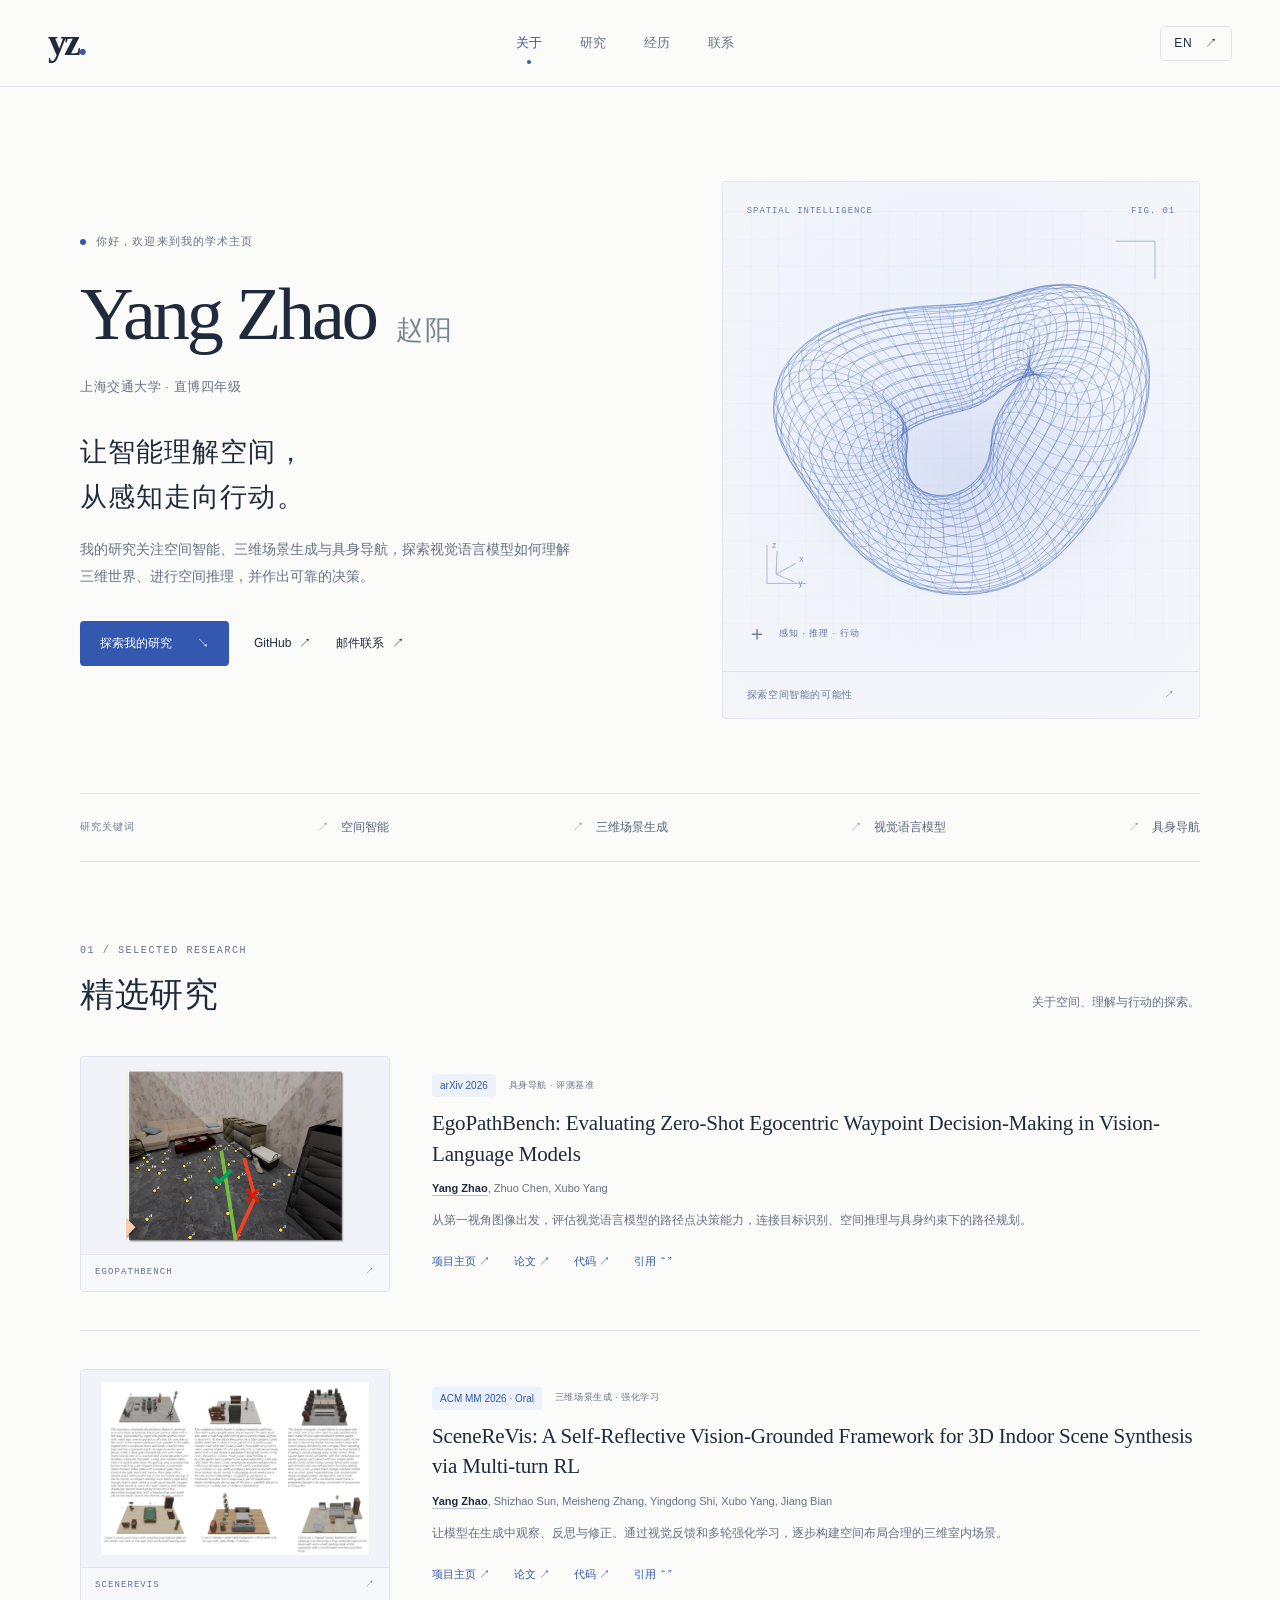
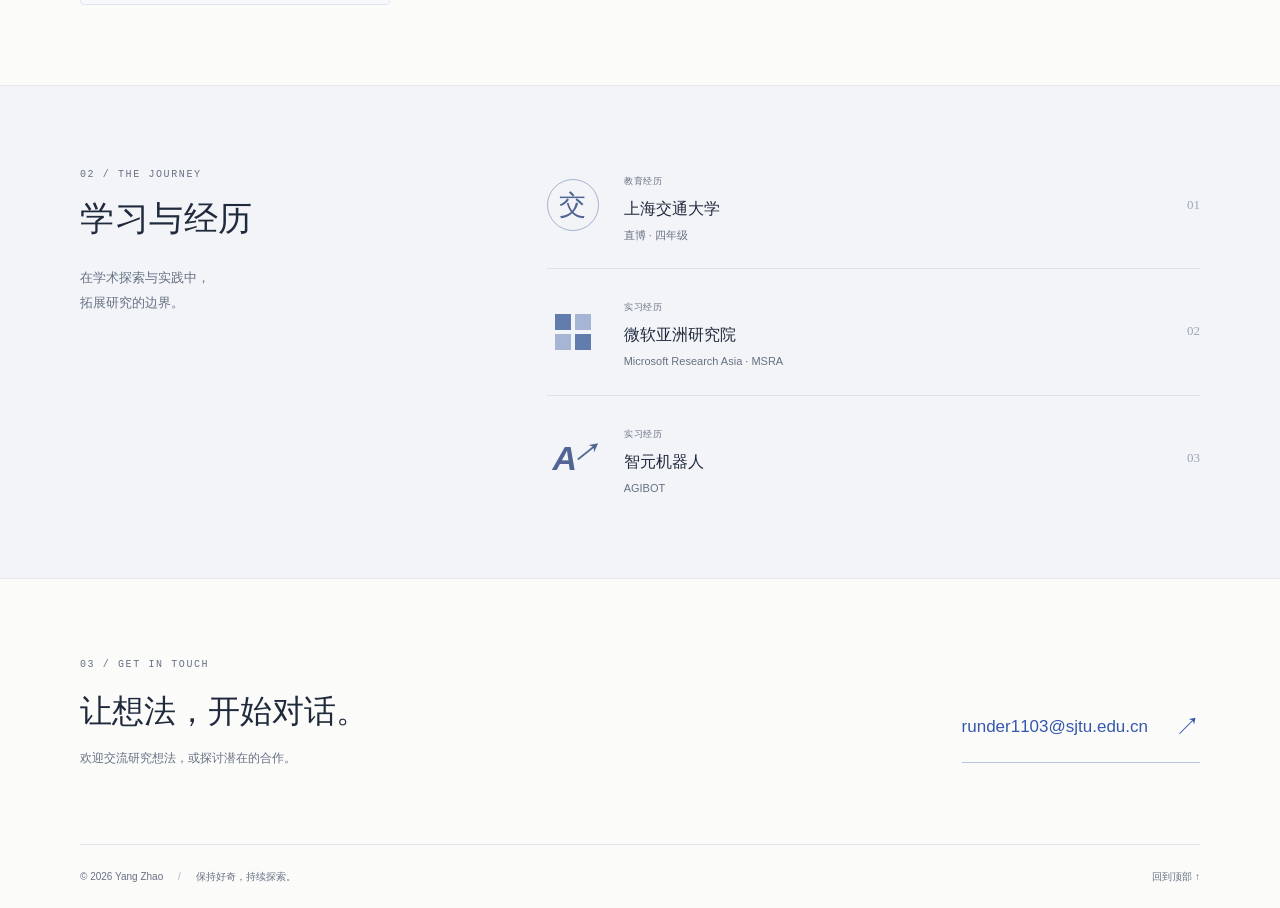
==== site/index.html @ b516f685 "更新 SceneReVis 为 ACM MM 2026 Oral" ====
<!doctype html>
<html lang="zh-CN">
<head>
  <meta charset="UTF-8">
  <meta name="viewport" content="width=device-width, initial-scale=1">
  <meta name="theme-color" content="#f8f9fc">
  <meta name="description" content="赵阳 Yang Zhao，上海交通大学直博四年级。研究方向包括空间智能、三维场景生成与具身导航。">
  <meta property="og:title" content="赵阳 Yang Zhao · Academic Homepage">
  <meta property="og:description" content="Spatial intelligence, 3D scene generation, and embodied navigation. Shanghai Jiao Tong University.">
  <meta property="og:type" content="website">
  <title>赵阳 Yang Zhao · 学术主页</title>
  <link rel="icon" href="assets/favicon.svg" type="image/svg+xml">
  <link rel="stylesheet" href="styles.css">
  <script src="script.js" defer></script>
</head>
<body>
  <a class="skip-link" href="#main" data-zh="跳到主要内容" data-en="Skip to content">跳到主要内容</a>
  <header class="site-header">
    <div class="header-inner">
      <a class="wordmark" href="#about" aria-label="赵阳，返回首页" data-label-zh="赵阳，返回首页" data-label-en="Yang Zhao, back to home">yz<span>.</span></a>
      <nav aria-label="主导航">
        <a href="#about" class="active" data-zh="关于" data-en="About">关于</a>
        <a href="#research" data-zh="研究" data-en="Research">研究</a>
        <a href="#experience" data-zh="经历" data-en="Experience">经历</a>
        <a href="#contact" data-zh="联系" data-en="Contact">联系</a>
      </nav>
      <button class="language-toggle" type="button" aria-label="Switch to English">EN <span aria-hidden="true">↗</span></button>
    </div>
  </header>

  <main id="main">
    <section class="hero content-width" id="about" aria-labelledby="name">
      <div class="hero-copy">
        <p class="eyebrow"><span class="blue-dot" aria-hidden="true"></span> <span data-zh="你好，欢迎来到我的学术主页" data-en="HELLO, WELCOME TO MY ACADEMIC HOMEPAGE">你好，欢迎来到我的学术主页</span></p>
        <h1 id="name">Yang Zhao<span class="chinese-name">赵阳</span></h1>
        <p class="affiliation" data-zh="上海交通大学 · 直博四年级" data-en="Fourth-year Ph.D. student · Shanghai Jiao Tong University">上海交通大学 · 直博四年级</p>
        <h2 class="hero-statement" data-zh="让智能理解空间，\n从感知走向行动。" data-en="Understanding space.\nFrom perception to action.">让智能理解空间，<br>从感知走向行动。</h2>
        <p class="hero-description" data-zh="我的研究关注空间智能、三维场景生成与具身导航，探索视觉语言模型如何理解三维世界、进行空间推理，并作出可靠的决策。" data-en="I study spatial intelligence, 3D scene generation, and embodied navigation—exploring how vision-language models understand the 3D world, reason about space, and make reliable decisions.">我的研究关注空间智能、三维场景生成与具身导航，探索视觉语言模型如何理解三维世界、进行空间推理，并作出可靠的决策。</p>
        <div class="hero-links">
          <a class="button primary-button" href="#research"><span data-zh="探索我的研究" data-en="Explore my research">探索我的研究</span><span aria-hidden="true">↘</span></a>
          <a class="text-link" href="https://github.com/Runder-sun" target="_blank" rel="noopener noreferrer">GitHub <span aria-hidden="true">↗</span></a>
          <a class="text-link" href="mailto:runder1103@sjtu.edu.cn"><span data-zh="邮件联系" data-en="Email me">邮件联系</span><span aria-hidden="true">↗</span></a>
        </div>
      </div>
      <figure class="hero-visual" aria-label="空间曲面艺术示意图" data-label-zh="空间曲面艺术示意图" data-label-en="Illustrative spatial surface artwork">
        <div class="figure-top"><span>SPATIAL INTELLIGENCE</span><span>FIG. 01</span></div>
        <img src="assets/spatial-form.svg" alt="蓝色线条组成的三维环形曲面，表现空间结构" data-label-zh="蓝色线条组成的三维环形曲面，表现空间结构" data-label-en="A three-dimensional ring surface drawn with blue wireframe lines" width="520" height="470" fetchpriority="high">
        <div class="figure-label"><span class="crosshair" aria-hidden="true">＋</span><span data-zh="感知 · 推理 · 行动" data-en="PERCEPTION · REASONING · ACTION">感知 · 推理 · 行动</span></div>
        <figcaption><span data-zh="探索空间智能的可能性" data-en="Exploring the possibilities of spatial intelligence">探索空间智能的可能性</span><span aria-hidden="true">↗</span></figcaption>
      </figure>
    </section>

    <div class="research-interests content-width" aria-label="研究方向" data-label-zh="研究方向" data-label-en="Research interests">
      <span class="interests-label" data-zh="研究关键词" data-en="RESEARCH INTERESTS">研究关键词</span>
      <span data-zh="空间智能" data-en="Spatial intelligence">空间智能</span>
      <span data-zh="三维场景生成" data-en="3D scene generation">三维场景生成</span>
      <span data-zh="视觉语言模型" data-en="Vision-language models">视觉语言模型</span>
      <span data-zh="具身导航" data-en="Embodied navigation">具身导航</span>
    </div>

    <section class="research-section content-width section" id="research" aria-labelledby="research-title">
      <div class="section-heading">
        <div><p class="eyebrow section-kicker">01 / SELECTED RESEARCH</p><h2 id="research-title" data-zh="精选研究" data-en="Selected research">精选研究</h2></div>
        <p class="section-note" data-zh="关于空间、理解与行动的探索。" data-en="Explorations in space, understanding, and action.">关于空间、理解与行动的探索。</p>
      </div>

      <article class="paper">
        <a class="paper-visual ego-visual" href="https://egopathbench.github.io/EgoPathBench/" target="_blank" rel="noopener noreferrer" aria-label="访问 EgoPathBench 项目页面" data-label-zh="访问 EgoPathBench 项目页面" data-label-en="Visit the EgoPathBench project">
          <div class="paper-image-wrap"><img src="assets/egopathbench.png" alt="EgoPathBench 第一视角空间路径与导航任务示意图" data-label-zh="EgoPathBench 第一视角空间路径与导航任务示意图" data-label-en="Egocentric waypoint navigation tasks from EgoPathBench" width="764" height="604" loading="lazy"></div>
          <div class="image-caption"><span>EGOPATHBENCH</span><span aria-hidden="true">↗</span></div>
        </a>
        <div class="paper-content">
          <div class="paper-meta"><span class="paper-badge">arXiv 2026</span><span data-zh="具身导航 · 评测基准" data-en="EMBODIED NAVIGATION · BENCHMARK">具身导航 · 评测基准</span></div>
          <h3><a href="https://egopathbench.github.io/EgoPathBench/" target="_blank" rel="noopener noreferrer">EgoPathBench: Evaluating Zero-Shot Egocentric Waypoint Decision-Making in Vision-Language Models</a></h3>
          <p class="authors"><strong>Yang Zhao</strong>, Zhuo Chen, Xubo Yang</p>
          <p class="paper-description" data-zh="从第一视角图像出发，评估视觉语言模型的路径点决策能力，连接目标识别、空间推理与具身约束下的路径规划。" data-en="A benchmark for first-person waypoint decision-making, connecting goal recognition, spatial reasoning, and path planning under embodiment constraints.">从第一视角图像出发，评估视觉语言模型的路径点决策能力，连接目标识别、空间推理与具身约束下的路径规划。</p>
          <div class="paper-links">
            <a href="https://egopathbench.github.io/EgoPathBench/" target="_blank" rel="noopener noreferrer"><span data-zh="项目主页" data-en="Project">项目主页</span> ↗</a>
            <a href="https://arxiv.org/abs/2609.16610" target="_blank" rel="noopener noreferrer"><span data-zh="论文" data-en="Paper">论文</span> ↗</a>
            <a href="https://github.com/EgoPathBench/EgoPathBench" target="_blank" rel="noopener noreferrer"><span data-zh="代码" data-en="Code">代码</span> ↗</a>
            <button class="citation-button" data-paper="ego" type="button"><span data-zh="引用" data-en="Cite">引用</span> <span aria-hidden="true">“ ”</span></button>
          </div>
        </div>
      </article>

      <article class="paper">
        <a class="paper-visual scene-visual" href="https://scenerevis.github.io/" target="_blank" rel="noopener noreferrer" aria-label="访问 SceneReVis 项目页面" data-label-zh="访问 SceneReVis 项目页面" data-label-en="Visit the SceneReVis project">
          <div class="paper-image-wrap"><img src="assets/scenerevis.png" alt="SceneReVis 生成的三维室内场景" data-label-zh="SceneReVis 生成的三维室内场景" data-label-en="3D indoor scenes generated by SceneReVis" width="2327" height="1507" loading="lazy"></div>
          <div class="image-caption"><span>SCENEREVIS</span><span aria-hidden="true">↗</span></div>
        </a>
        <div class="paper-content">
          <div class="paper-meta"><span class="paper-badge">ACM MM 2026 · Oral</span><span data-zh="三维场景生成 · 强化学习" data-en="3D SCENE GENERATION · REINFORCEMENT LEARNING">三维场景生成 · 强化学习</span></div>
          <h3><a href="https://scenerevis.github.io/" target="_blank" rel="noopener noreferrer">SceneReVis: A Self-Reflective Vision-Grounded Framework for 3D Indoor Scene Synthesis via Multi-turn RL</a></h3>
          <p class="authors"><strong>Yang Zhao</strong>, Shizhao Sun, Meisheng Zhang, Yingdong Shi, Xubo Yang, Jiang Bian</p>
          <p class="paper-description" data-zh="让模型在生成中观察、反思与修正。通过视觉反馈和多轮强化学习，逐步构建空间布局合理的三维室内场景。" data-en="A vision-grounded framework that observes, reflects, and revises, using multi-turn reinforcement learning to iteratively build coherent 3D indoor scenes.">让模型在生成中观察、反思与修正。通过视觉反馈和多轮强化学习，逐步构建空间布局合理的三维室内场景。</p>
          <div class="paper-links">
            <a href="https://scenerevis.github.io/" target="_blank" rel="noopener noreferrer"><span data-zh="项目主页" data-en="Project">项目主页</span> ↗</a>
            <a href="https://arxiv.org/abs/2602.09432" target="_blank" rel="noopener noreferrer"><span data-zh="论文" data-en="Paper">论文</span> ↗</a>
            <a href="https://github.com/Runder-sun/SceneReVis" target="_blank" rel="noopener noreferrer"><span data-zh="代码" data-en="Code">代码</span> ↗</a>
            <button class="citation-button" data-paper="scene" type="button"><span data-zh="引用" data-en="Cite">引用</span> <span aria-hidden="true">“ ”</span></button>
          </div>
        </div>
      </article>
    </section>

    <section class="experience-section section" id="experience" aria-labelledby="experience-title">
      <div class="content-width experience-layout">
        <div class="section-heading"><div><p class="eyebrow section-kicker">02 / THE JOURNEY</p><h2 id="experience-title" data-zh="学习与经历" data-en="Along the way">学习与经历</h2><p class="experience-intro" data-zh="在学术探索与实践中，\n拓展研究的边界。" data-en="Bridging academic exploration\nand real-world practice.">在学术探索与实践中，<br>拓展研究的边界。</p></div></div>
        <div class="experience-list">
          <article class="experience-item"><div class="institution-icon sjtu-icon" aria-hidden="true">交</div><div><span class="experience-type" data-zh="教育经历" data-en="EDUCATION">教育经历</span><h3 data-zh="上海交通大学" data-en="Shanghai Jiao Tong University">上海交通大学</h3><p data-zh="直博 · 四年级" data-en="Direct-entry Ph.D. · Fourth year">直博 · 四年级</p></div><span class="experience-index">01</span></article>
          <article class="experience-item"><div class="institution-icon microsoft-icon" aria-hidden="true"><i></i><i></i><i></i><i></i></div><div><span class="experience-type" data-zh="实习经历" data-en="INTERNSHIP">实习经历</span><h3 data-zh="微软亚洲研究院" data-en="Microsoft Research Asia">微软亚洲研究院</h3><p>Microsoft Research Asia · MSRA</p></div><span class="experience-index">02</span></article>
          <article class="experience-item"><div class="institution-icon agibot-icon" aria-hidden="true">A<span>↗</span></div><div><span class="experience-type" data-zh="实习经历" data-en="INTERNSHIP">实习经历</span><h3 data-zh="智元机器人" data-en="AGIBOT">智元机器人</h3><p>AGIBOT</p></div><span class="experience-index">03</span></article>
        </div>
      </div>
    </section>

    <section class="contact-section content-width section" id="contact" aria-labelledby="contact-title">
      <p class="eyebrow section-kicker">03 / GET IN TOUCH</p>
      <div class="contact-layout"><div><h2 id="contact-title" data-zh="让想法，开始对话。" data-en="Good ideas start with a conversation.">让想法，开始对话。</h2><p data-zh="欢迎交流研究想法，或探讨潜在的合作。" data-en="Always happy to exchange research ideas and explore potential collaborations.">欢迎交流研究想法，或探讨潜在的合作。</p></div><a class="contact-email" href="mailto:runder1103@sjtu.edu.cn">runder1103@sjtu.edu.cn <span aria-hidden="true">↗</span></a></div>
    </section>
  </main>

  <footer class="site-footer content-width"><p>© <span id="year">2026</span> Yang Zhao <span class="footer-divider">/</span> <span data-zh="保持好奇，持续探索。" data-en="Stay curious. Keep exploring.">保持好奇，持续探索。</span></p><a href="#about"><span data-zh="回到顶部" data-en="Back to top">回到顶部</span> ↑</a></footer>

  <dialog id="citation-dialog" aria-labelledby="citation-title">
    <div class="dialog-heading"><div><p class="eyebrow">BIBTEX</p><h2 id="citation-title">引用论文</h2></div><button class="close-dialog" type="button" aria-label="关闭">×</button></div>
    <pre id="citation-text" tabindex="0"></pre>
    <div class="dialog-footer"><span id="copy-status" role="status" aria-live="polite"></span><button class="button primary-button copy-citation" type="button" data-zh="复制引用" data-en="Copy citation">复制引用</button></div>
  </dialog>
</body>
</html>
---- site/styles.css ----
:root {
  --paper: #fbfbf9;
  --ink: #202a3d;
  --muted: #677184;
  --blue: #3458af;
  --blue-light: #edf1fa;
  --line: #e2e5eb;
  --serif: Georgia, 'Times New Roman', 'Songti SC', 'Noto Serif CJK SC', serif;
  --sans: -apple-system, BlinkMacSystemFont, 'Segoe UI', 'PingFang SC', 'Microsoft YaHei', sans-serif;
}
* { box-sizing: border-box; }
html { scroll-behavior: smooth; scroll-padding-top: 100px; }
body { margin: 0; background: var(--paper); color: var(--ink); font-family: var(--sans); font-size: 15px; line-height: 1.75; -webkit-font-smoothing: antialiased; }
::selection { background: #dce5fc; color: #172b58; }
a { color: inherit; text-decoration: none; }
button { font: inherit; }
button, a { -webkit-tap-highlight-color: transparent; }
button { cursor: pointer; }
button:focus-visible, a:focus-visible, pre:focus-visible { outline: 2px solid var(--blue); outline-offset: 6px; }
button, input { color: inherit; }
img { display: block; max-width: 100%; }
h1, h2, h3, p, figure { margin: 0; }
.content-width { width: min(1120px, calc(100% - 96px)); margin-inline: auto; }
.site-header { position: sticky; top: 0; z-index: 10; background: rgba(251, 251, 249, .95); backdrop-filter: blur(18px); border-bottom: 1px solid var(--line); }
.header-inner { width: min(1240px, calc(100% - 96px)); height: 86px; margin-inline: auto; display: flex; align-items: center; justify-content: space-between; }
.wordmark { font-family: var(--serif); font-size: 38px; font-weight: 700; line-height: 1; letter-spacing: -3px; padding: 10px 6px 12px 0; }
.wordmark span { color: var(--blue); }
nav { display: flex; gap: 38px; align-items: center; }
nav a { position: relative; font-size: 13px; color: var(--muted); padding: 14px 0; transition: color .2s; }
nav a::after { position: absolute; content: ''; width: 4px; height: 4px; background: var(--blue); border-radius: 50%; bottom: 4px; left: calc(50% - 2px); opacity: 0; }
nav a.active, nav a:hover { color: var(--blue); }
nav a.active::after { opacity: 1; }
.language-toggle { border: 1px solid var(--line); background: transparent; border-radius: 5px; padding: 6px 13px; font-size: 12px; letter-spacing: .08em; }
.language-toggle:hover { background: var(--blue-light); border-color: #b9c6e6; }
.language-toggle span { margin-left: 8px; }
.skip-link { position: fixed; z-index: 30; top: -80px; left: 20px; padding: 10px 20px; color: white; background: var(--blue); }
.skip-link:focus { top: 10px; }
.hero { min-height: 620px; padding-top: 92px; padding-bottom: 74px; display: grid; grid-template-columns: 1.2fr 1fr; gap: 68px; align-items: center; }
.eyebrow { font-size: 10px; letter-spacing: .16em; font-weight: 500; color: var(--muted); }
.hero .eyebrow { display: flex; align-items: center; gap: 10px; font-size: 11px; letter-spacing: .1em; }
.blue-dot { width: 6px; height: 6px; background: var(--blue); border-radius: 50%; flex-shrink: 0; }
h1 { display: flex; flex-wrap: wrap; align-items: baseline; gap: 20px; font-family: var(--serif); font-size: clamp(56px, 5.8vw, 78px); line-height: 1.2; font-weight: 400; letter-spacing: -3.2px; margin-top: 19px; }
.chinese-name { font-size: 27px; letter-spacing: .1em; font-weight: 400; color: #7a8496; }
.affiliation { margin-top: 17px; font-size: 13px; color: var(--muted); letter-spacing: .04em; }
.hero-statement { margin-top: 31px; font-size: 27px; line-height: 1.65; font-weight: 500; letter-spacing: .04em; white-space: pre-line; }
.hero-description { margin-top: 17px; max-width: 500px; color: var(--muted); font-size: 14px; line-height: 1.95; }
.hero-links { margin-top: 30px; display: flex; align-items: center; flex-wrap: wrap; gap: 25px; }
.button { display: inline-flex; align-items: center; justify-content: center; gap: 25px; border: 0; border-radius: 4px; padding: 12px 20px; font-size: 12px; font-weight: 500; }
.primary-button { background: var(--blue); color: white; transition: background .2s, transform .2s; }
.primary-button:hover { background: #28478e; transform: translateY(-2px); }
.text-link { display: inline-flex; gap: 8px; font-size: 12px; }
.text-link:hover { color: var(--blue); text-decoration: underline; text-underline-offset: 5px; }
.hero-visual { position: relative; align-self: stretch; min-height: 420px; margin-top: 2px; background: radial-gradient(ellipse at 48% 44%, #e8edf9 0, #f0f3fa 48%, #f5f6fa 100%); border: 1px solid #e5e9f3; border-radius: 3px; overflow: hidden; display: flex; flex-direction: column; }
.figure-top { display: flex; justify-content: space-between; margin: 22px 24px 0; font-family: monospace; font-size: 9px; color: #6b7eaa; letter-spacing: .1em; z-index: 1; }
.hero-visual > img { width: 100%; flex: 1; min-height: 0; object-fit: contain; margin-top: -9px; }
.figure-label { display: flex; align-items: center; gap: 11px; margin: -25px 24px 20px; z-index: 1; color: #617299; font-size: 9px; letter-spacing: .11em; }
.crosshair { font-size: 20px; font-weight: 300; }
.hero-visual figcaption { border-top: 1px solid #dce3f1; display: flex; justify-content: space-between; padding: 14px 24px; font-size: 10px; color: #67789b; letter-spacing: .06em; }
.research-interests { display: flex; align-items: center; justify-content: space-between; flex-wrap: wrap; gap: 12px 24px; padding: 23px 0; border-top: 1px solid var(--line); border-bottom: 1px solid var(--line); }
.research-interests > span { font-size: 12px; color: #58647b; }
.research-interests .interests-label { color: #737d8f; font-size: 10px; letter-spacing: .1em; }
.research-interests > span:not(:first-child)::before { content: '↗'; color: #8a9cc2; margin-right: 12px; }
.section { padding-block: 80px; }
.section-heading { display: flex; justify-content: space-between; align-items: flex-end; gap: 30px; }
.section-kicker { margin-bottom: 13px; font-family: monospace; font-size: 10px; }
.section-heading h2 { font-family: var(--serif); font-size: 34px; font-weight: 400; line-height: 1.35; letter-spacing: .015em; }
.section-heading h2 span { color: var(--blue); }
.section-note { padding-bottom: 5px; font-size: 12px; color: var(--muted); }
.paper { display: grid; grid-template-columns: 310px 1fr; gap: 42px; padding: 38px 0; border-bottom: 1px solid var(--line); align-items: center; }
.paper:last-child { padding-bottom: 0; border-bottom: 0; }
.paper-visual { border: 1px solid #e0e5ef; border-radius: 4px; overflow: hidden; background: #f0f3f8; }
.paper-image-wrap { height: 197px; padding: 12px; display: flex; align-items: center; background: #f1f3f8; }
.paper-image-wrap img { width: 100%; height: 100%; object-fit: contain; transition: transform .4s; }
.paper-visual:hover img { transform: scale(1.03); }
.image-caption { border-top: 1px solid #e0e5ef; padding: 10px 14px; display: flex; justify-content: space-between; align-items: center; font-family: monospace; font-size: 9px; letter-spacing: .12em; color: #5f7195; background: #f7f8fc; }
.paper-meta { display: flex; align-items: center; flex-wrap: wrap; gap: 13px; color: var(--muted); font-size: 9px; letter-spacing: .06em; margin-bottom: 11px; }
.paper-badge { color: var(--blue); background: var(--blue-light); padding: 3px 8px; border-radius: 3px; font-size: 10px; letter-spacing: 0; }
.paper h3 { font-family: var(--serif); font-size: 21px; line-height: 1.45; font-weight: 500; letter-spacing: -.15px; }
.paper h3 a:hover { color: var(--blue); }
.authors { color: var(--muted); font-size: 11px; line-height: 1.8; margin-top: 10px; }
.authors strong { font-weight: 600; color: var(--ink); text-decoration: underline; text-decoration-color: #b4bfd5; text-underline-offset: 3px; }
.paper-description { color: var(--muted); font-size: 12px; line-height: 1.9; margin-top: 10px; }
.paper-links { display: flex; align-items: center; flex-wrap: wrap; gap: 24px; margin-top: 17px; }
.paper-links a, .citation-button { color: var(--blue); font-size: 11px; padding: 3px 0; }
.paper-links a:hover, .citation-button:hover { text-decoration: underline; text-underline-offset: 4px; }
.citation-button { border: 0; background: none; display: flex; align-items: center; gap: 5px; }
.experience-section { background: #f2f4f8; border-block: 1px solid #e6e9ef; }
.experience-layout { display: grid; grid-template-columns: .85fr 1.4fr; gap: 70px; }
.experience-section .section-heading { align-items: flex-start; }
.experience-intro { margin-top: 24px; font-size: 13px; line-height: 1.9; color: var(--muted); white-space: pre-line; }
.experience-item { display: flex; align-items: center; gap: 25px; padding: 23px 0; border-bottom: 1px solid #dce1e9; }
.experience-item:first-child { padding-top: 0; }
.experience-item:last-child { padding-bottom: 0; border-bottom: 0; }
.institution-icon { width: 52px; height: 52px; flex-shrink: 0; display: flex; align-items: center; justify-content: center; color: #506593; }
.sjtu-icon { border: 1px solid #a6b4d0; border-radius: 50%; font-family: var(--serif); font-size: 27px; }
.microsoft-icon { display: grid; grid-template-columns: 16px 16px; grid-template-rows: 16px 16px; gap: 4px; align-content: center; justify-content: center; }
.microsoft-icon i { width: 16px; height: 16px; background: #637cae; }
.microsoft-icon i:nth-child(2), .microsoft-icon i:nth-child(3) { background: #a6b5d3; }
.agibot-icon { font-size: 34px; font-weight: 700; font-style: italic; letter-spacing: -4px; }
.agibot-icon span { font-size: 24px; align-self: flex-start; }
.experience-type { color: var(--muted); font-size: 9px; letter-spacing: .1em; }
.experience-item h3 { font-size: 16px; font-weight: 500; margin-top: 3px; }
.experience-item p { color: var(--muted); font-size: 11px; margin-top: 3px; }
.experience-index { margin-left: auto; font-family: var(--serif); font-size: 13px; color: #9ba6b9; }
.contact-section { padding-top: 77px; padding-bottom: 75px; }
.contact-layout { display: flex; align-items: center; justify-content: space-between; gap: 40px; }
.contact-layout h2 { font-family: var(--serif); font-size: 32px; line-height: 1.5; font-weight: 400; }
.contact-layout p { color: var(--muted); font-size: 12px; margin-top: 13px; }
.contact-email { display: flex; align-items: center; gap: 27px; border-bottom: 1px solid #b8c5df; color: var(--blue); font-size: 17px; padding: 13px 0; white-space: nowrap; }
.contact-email span { font-size: 25px; transition: transform .2s; }
.contact-email:hover span { transform: translate(3px, -3px); }
.site-footer { border-top: 1px solid var(--line); display: flex; justify-content: space-between; align-items: center; gap: 20px; padding-block: 23px; color: var(--muted); font-size: 10px; }
.footer-divider { color: #b0b8c6; margin-inline: 12px; }
.site-footer a:hover { color: var(--blue); }
dialog { max-width: min(680px, calc(100vw - 40px)); width: 680px; max-height: calc(100dvh - 60px); border: 1px solid var(--line); border-radius: 10px; background: var(--paper); color: var(--ink); padding: 30px; box-shadow: 0 24px 100px #15203a33; }
dialog::backdrop { background: #18243d66; backdrop-filter: blur(5px); }
.dialog-heading { display: flex; justify-content: space-between; align-items: center; margin-bottom: 22px; gap: 20px; }
.dialog-heading h2 { font-family: var(--serif); font-weight: 400; font-size: 27px; }
.close-dialog { border: 1px solid var(--line); border-radius: 50%; background: none; width: 34px; height: 34px; font-size: 24px; line-height: 1; }
.close-dialog:hover { background: var(--blue-light); }
pre { white-space: pre-wrap; overflow-wrap: anywhere; padding: 20px; background: #eef1f7; font-size: 11px; line-height: 1.9; max-height: 50dvh; overflow-y: auto; border-radius: 4px; }
.dialog-footer { margin-top: 20px; display: flex; justify-content: space-between; align-items: center; gap: 20px; }
#copy-status { font-size: 11px; color: var(--blue); }
@media (min-width: 1500px) { .hero { padding-top: 105px; padding-bottom: 85px; } }
@media (max-width: 1000px) {
  .content-width, .header-inner { width: calc(100% - 64px); }
  .hero { grid-template-columns: 1.15fr 1fr; gap: 35px; padding-top: 65px; padding-bottom: 55px; }
  .hero-visual { min-height: 400px; }
  h1 { font-size: 60px; gap: 12px; }
  .chinese-name { font-size: 23px; }
  .hero-links { gap: 20px; }
  .hero-statement { font-size: 24px; }
  .hero-description { font-size: 13px; }
  .paper { grid-template-columns: 260px 1fr; gap: 28px; }
  .paper-image-wrap { height: 180px; }
  .paper h3 { font-size: 19px; }
  .experience-layout { gap: 35px; }
  .contact-email { font-size: 14px; gap: 16px; }
}
@media (max-width: 720px) {
  html { scroll-padding-top: 90px; }
  .content-width, .header-inner { width: calc(100% - 40px); }
  .header-inner { height: 72px; }
  .wordmark { font-size: 32px; }
  nav { gap: 20px; }
  nav a { font-size: 11px; }
  .language-toggle { padding: 4px 8px; font-size: 10px; }
  .language-toggle span { display: none; }
  .hero { grid-template-columns: 1fr; padding-top: 47px; padding-bottom: 38px; gap: 36px; }
  h1 { margin-top: 21px; font-size: 66px; }
  .chinese-name { font-size: 25px; }
  .affiliation { margin-top: 13px; font-size: 12px; }
  .hero-statement { font-size: 25px; margin-top: 26px; }
  .hero-description { max-width: 560px; font-size: 13px; }
  .hero-links { margin-top: 24px; gap: 22px; }
  .hero-visual { min-height: 0; height: 340px; }
  .hero-visual > img { height: 260px; object-fit: contain; }
  .figure-top { margin-top: 18px; }
  .figure-label { margin-top: -16px; margin-bottom: 8px; }
  .hero-visual figcaption { padding-block: 10px; }
  .research-interests { justify-content: flex-start; gap: 12px 21px; padding-block: 20px; }
  .research-interests .interests-label { width: 100%; font-size: 9px; }
  .research-interests > span { font-size: 10px; }
  .research-interests > span:not(:first-child)::before { margin-right: 6px; }
  .section { padding-block: 53px; }
  .section-heading { align-items: flex-start; gap: 14px; flex-direction: column; }
  .section-heading h2 { font-size: 29px; }
  .section-note { font-size: 11px; }
  .paper { grid-template-columns: 1fr; padding-block: 30px; gap: 23px; }
  .paper-image-wrap { height: 220px; padding: 15px; }
  .paper h3 { font-size: 22px; }
  .paper-description { font-size: 13px; }
  .authors { font-size: 11px; }
  .paper-links { gap: 26px; }
  .paper-links a, .citation-button { font-size: 12px; padding-block: 9px; }
  .experience-layout { grid-template-columns: 1fr; gap: 32px; }
  .experience-intro { margin-top: 15px; font-size: 12px; }
  .experience-item { gap: 20px; }
  .experience-item h3 { font-size: 16px; }
  .contact-layout { align-items: flex-start; flex-direction: column; gap: 22px; }
  .contact-layout h2 { font-size: 29px; }
  .contact-email { font-size: 16px; }
  .site-footer { align-items: flex-start; font-size: 9px; gap: 14px; }
  .site-footer a { white-space: nowrap; }
  .footer-divider { margin-inline: 7px; }
  dialog { padding: 22px; }
}
@media (max-width: 360px) {
  nav { gap: 13px; }
  h1 { font-size: 54px; gap: 13px; }
  .chinese-name { font-size: 22px; }
  .hero-links { gap: 15px; }
  .button { padding: 11px 15px; gap: 15px; }
  .text-link { gap: 4px; font-size: 11px; }
  .hero .eyebrow { font-size: 10px; }
}
@media (prefers-reduced-motion: reduce) {
  html { scroll-behavior: auto; }
  *, *::before, *::after { transition: none !important; }
}
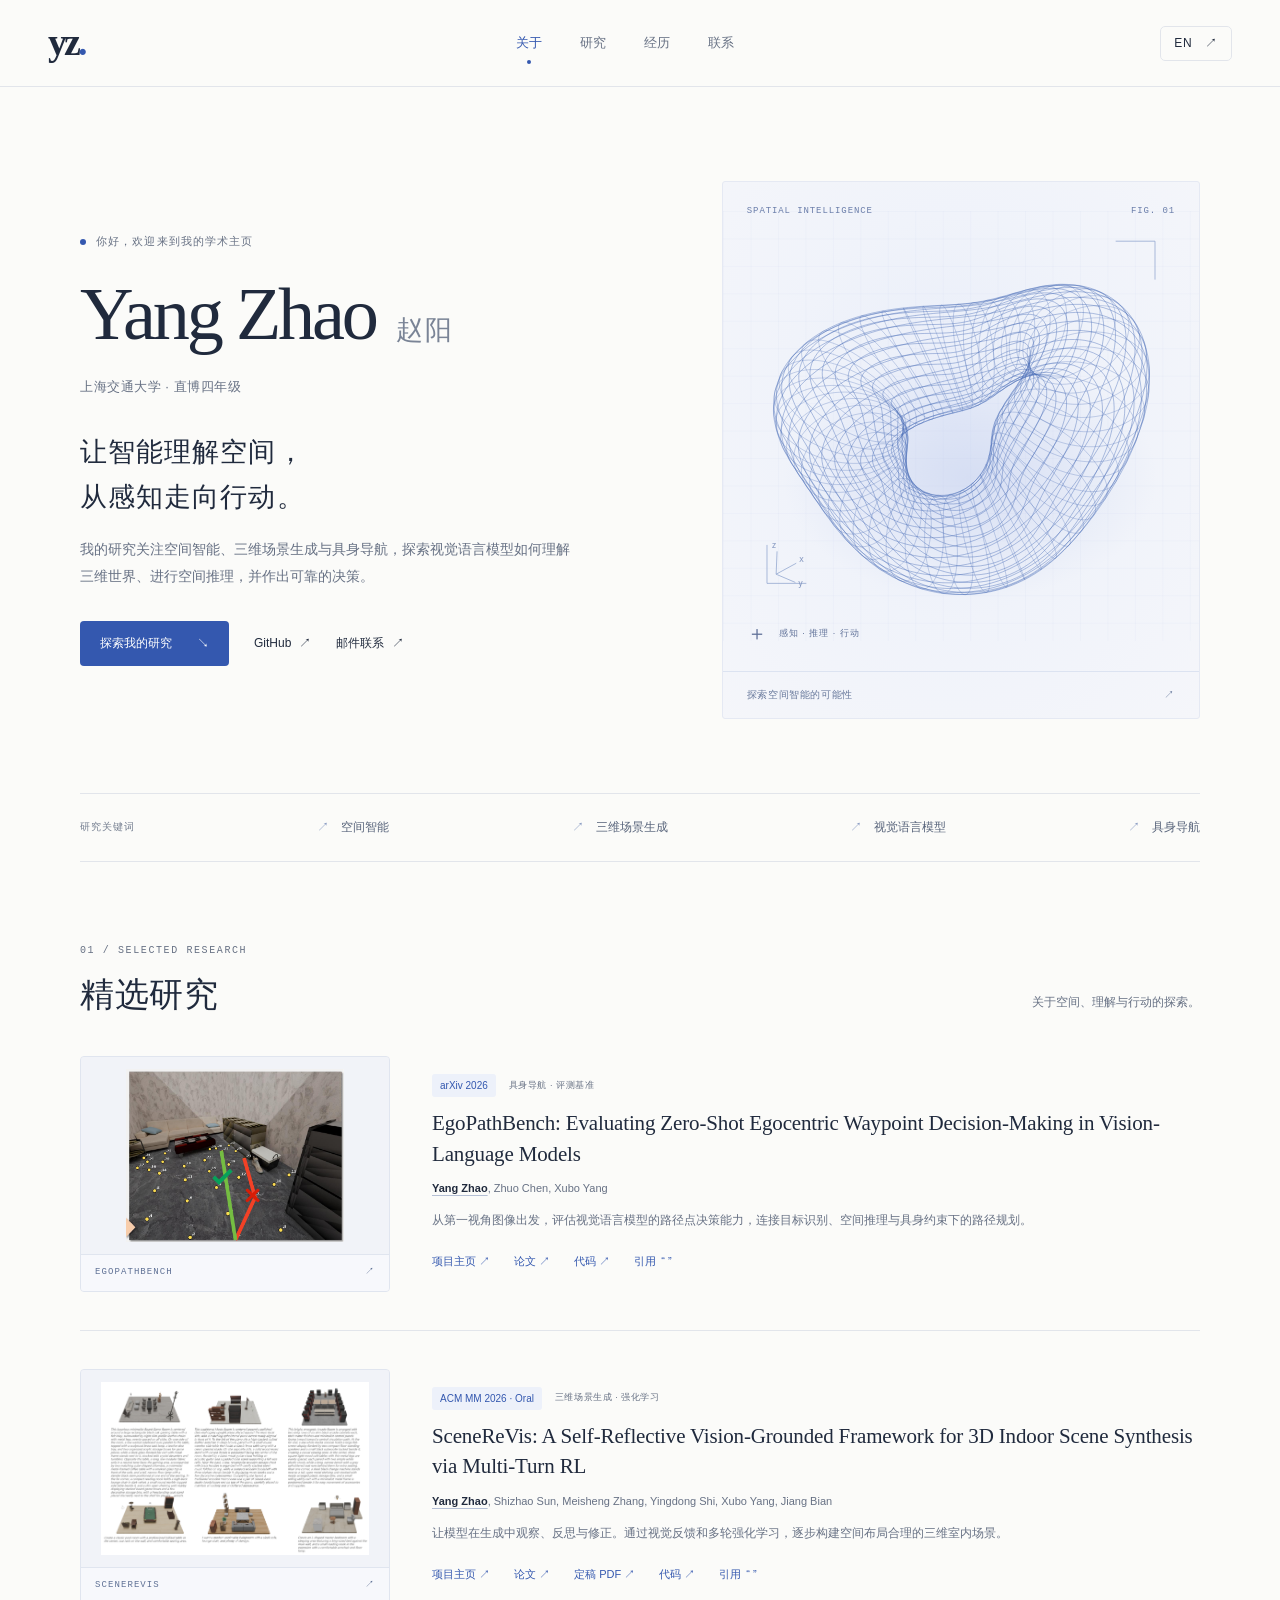
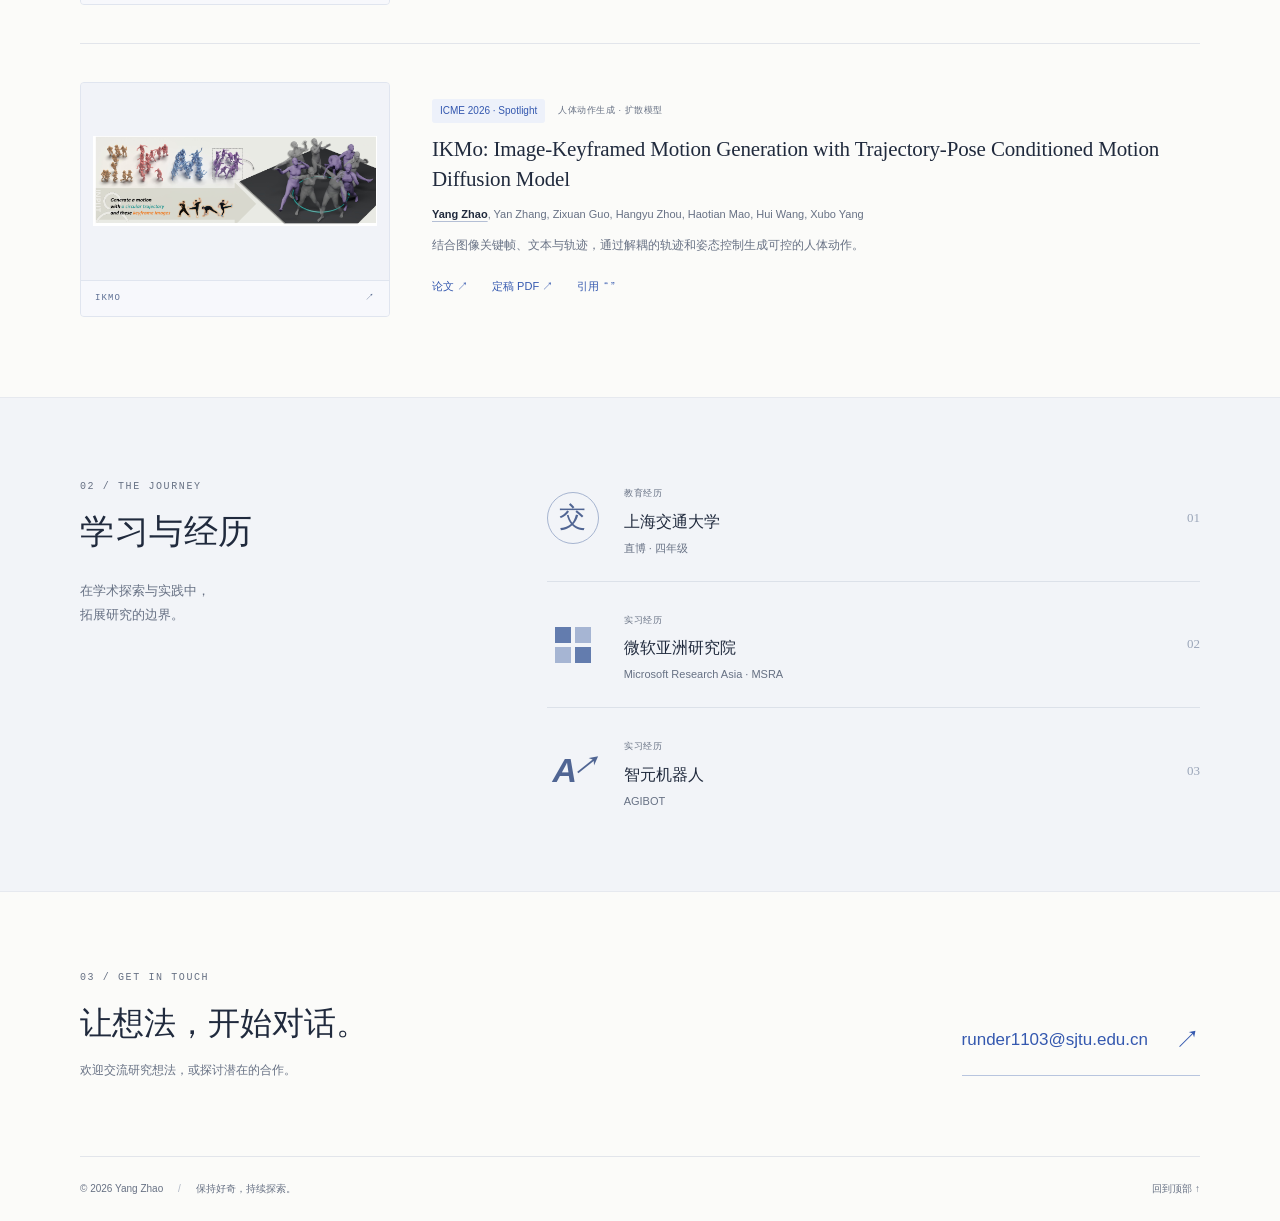
==== commit 5ecd48dd: "新增 IKMo Spotlight 并更新两篇论文定稿与会议引用" ====
--- a/site/index.html
+++ b/site/index.html
@@ -90,14 +90,33 @@
         </a>
         <div class="paper-content">
           <div class="paper-meta"><span class="paper-badge">ACM MM 2026 · Oral</span><span data-zh="三维场景生成 · 强化学习" data-en="3D SCENE GENERATION · REINFORCEMENT LEARNING">三维场景生成 · 强化学习</span></div>
-          <h3><a href="https://scenerevis.github.io/" target="_blank" rel="noopener noreferrer">SceneReVis: A Self-Reflective Vision-Grounded Framework for 3D Indoor Scene Synthesis via Multi-turn RL</a></h3>
+          <h3><a href="https://scenerevis.github.io/" target="_blank" rel="noopener noreferrer">SceneReVis: A Self-Reflective Vision-Grounded Framework for 3D Indoor Scene Synthesis via Multi-Turn RL</a></h3>
           <p class="authors"><strong>Yang Zhao</strong>, Shizhao Sun, Meisheng Zhang, Yingdong Shi, Xubo Yang, Jiang Bian</p>
           <p class="paper-description" data-zh="让模型在生成中观察、反思与修正。通过视觉反馈和多轮强化学习，逐步构建空间布局合理的三维室内场景。" data-en="A vision-grounded framework that observes, reflects, and revises, using multi-turn reinforcement learning to iteratively build coherent 3D indoor scenes.">让模型在生成中观察、反思与修正。通过视觉反馈和多轮强化学习，逐步构建空间布局合理的三维室内场景。</p>
           <div class="paper-links">
             <a href="https://scenerevis.github.io/" target="_blank" rel="noopener noreferrer"><span data-zh="项目主页" data-en="Project">项目主页</span> ↗</a>
             <a href="https://arxiv.org/abs/2602.09432" target="_blank" rel="noopener noreferrer"><span data-zh="论文" data-en="Paper">论文</span> ↗</a>
+            <a href="papers/scenerevis-acmmm-2026.pdf" target="_blank" rel="noopener noreferrer"><span data-zh="定稿 PDF" data-en="Camera-ready PDF">定稿 PDF</span> ↗</a>
             <a href="https://github.com/Runder-sun/SceneReVis" target="_blank" rel="noopener noreferrer"><span data-zh="代码" data-en="Code">代码</span> ↗</a>
             <button class="citation-button" data-paper="scene" type="button"><span data-zh="引用" data-en="Cite">引用</span> <span aria-hidden="true">“ ”</span></button>
+          </div>
+        </div>
+      </article>
+
+      <article class="paper">
+        <a class="paper-visual" href="https://arxiv.org/abs/2505.21146" target="_blank" rel="noopener noreferrer" aria-label="阅读 IKMo 论文" data-label-zh="阅读 IKMo 论文" data-label-en="Read the IKMo paper">
+          <div class="paper-image-wrap"><img src="assets/ikmo.png" alt="IKMo 根据图像关键帧、文本与轨迹生成的人体动作" data-label-zh="IKMo 根据图像关键帧、文本与轨迹生成的人体动作" data-label-en="Human motions generated by IKMo from image keyframes, text, and trajectories" width="1060" height="335" loading="lazy"></div>
+          <div class="image-caption"><span>IKMO</span><span aria-hidden="true">↗</span></div>
+        </a>
+        <div class="paper-content">
+          <div class="paper-meta"><span class="paper-badge">ICME 2026 · Spotlight</span><span data-zh="人体动作生成 · 扩散模型" data-en="HUMAN MOTION GENERATION · DIFFUSION MODELS">人体动作生成 · 扩散模型</span></div>
+          <h3><a href="https://arxiv.org/abs/2505.21146" target="_blank" rel="noopener noreferrer">IKMo: Image-Keyframed Motion Generation with Trajectory-Pose Conditioned Motion Diffusion Model</a></h3>
+          <p class="authors"><strong>Yang Zhao</strong>, Yan Zhang, Zixuan Guo, Hangyu Zhou, Haotian Mao, Hui Wang, Xubo Yang</p>
+          <p class="paper-description" data-zh="结合图像关键帧、文本与轨迹，通过解耦的轨迹和姿态控制生成可控的人体动作。" data-en="Combining image keyframes, text, and trajectories to generate controllable human motion through decoupled trajectory and pose control.">结合图像关键帧、文本与轨迹，通过解耦的轨迹和姿态控制生成可控的人体动作。</p>
+          <div class="paper-links">
+            <a href="https://arxiv.org/abs/2505.21146" target="_blank" rel="noopener noreferrer"><span data-zh="论文" data-en="Paper">论文</span> ↗</a>
+            <a href="papers/ikmo-icme-2026.pdf" target="_blank" rel="noopener noreferrer"><span data-zh="定稿 PDF" data-en="Camera-ready PDF">定稿 PDF</span> ↗</a>
+            <button class="citation-button" data-paper="ikmo" type="button"><span data-zh="引用" data-en="Cite">引用</span> <span aria-hidden="true">“ ”</span></button>
           </div>
         </div>
       </article>
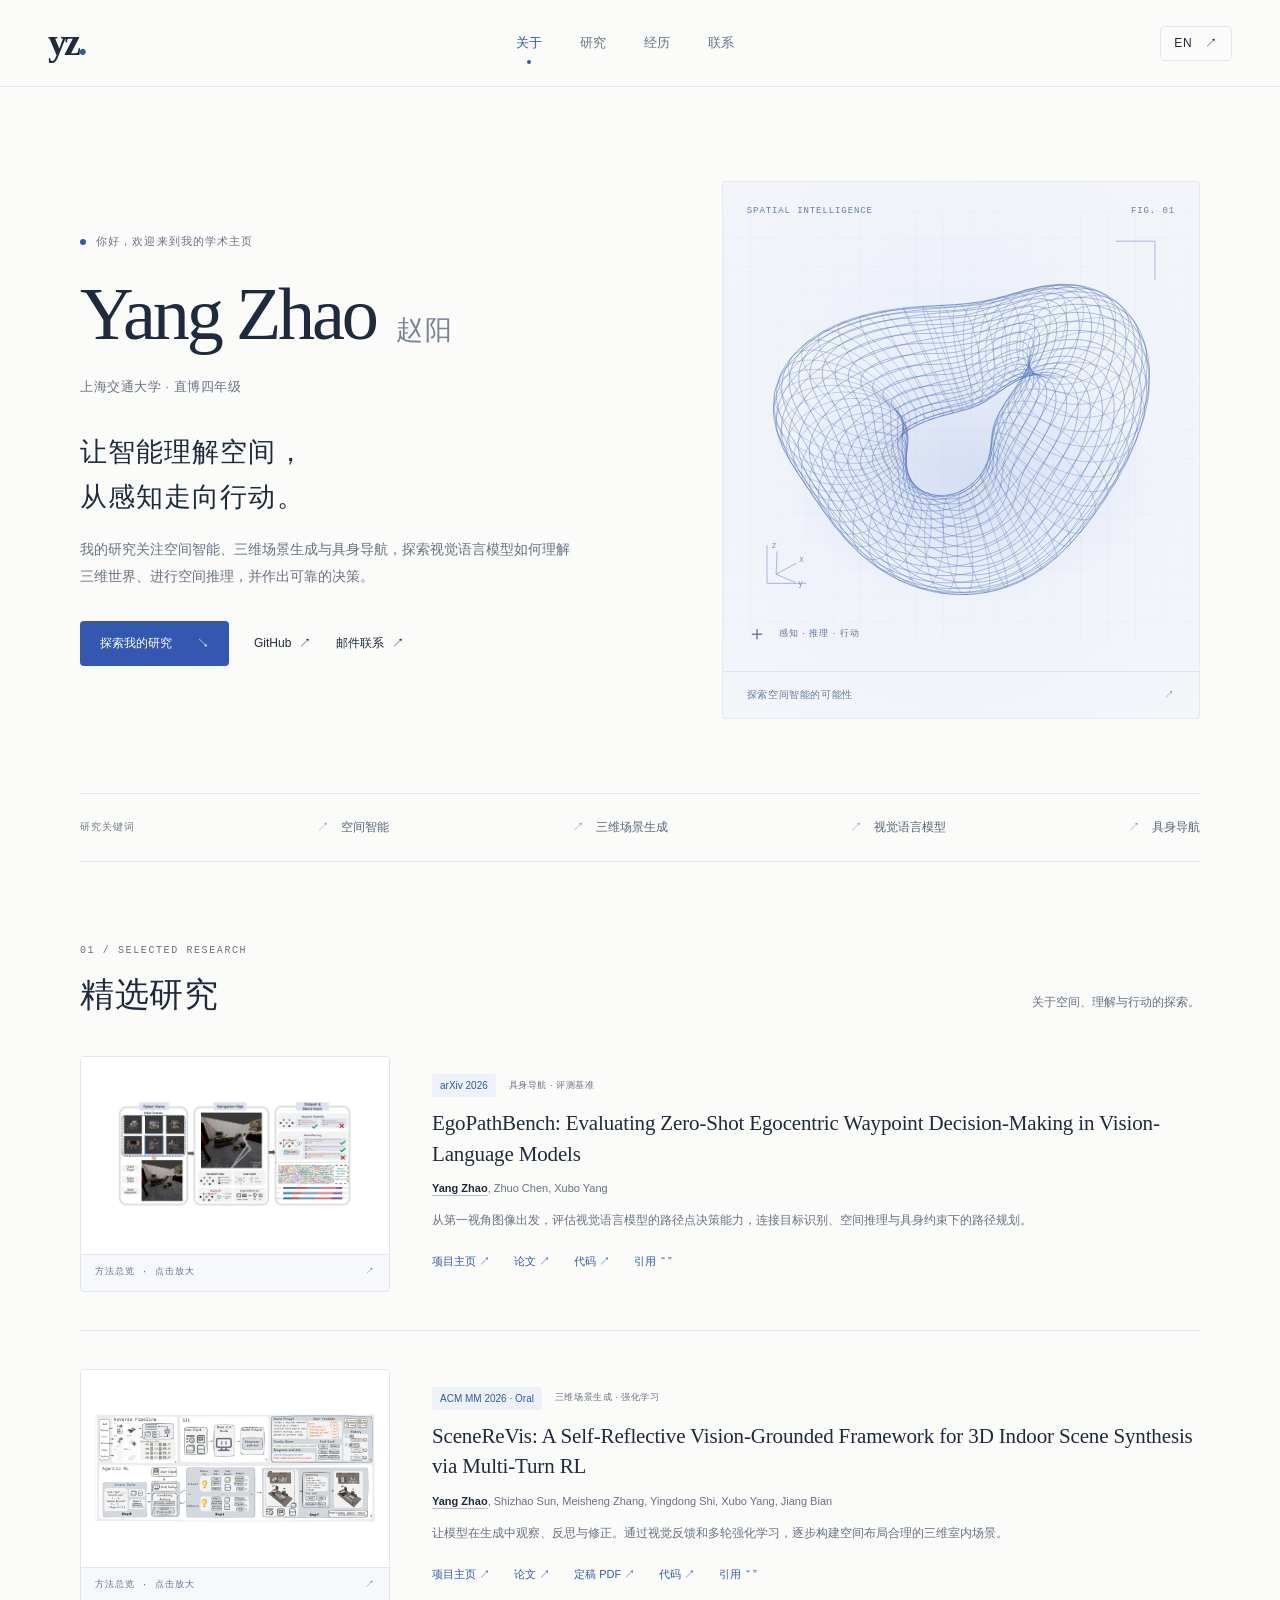
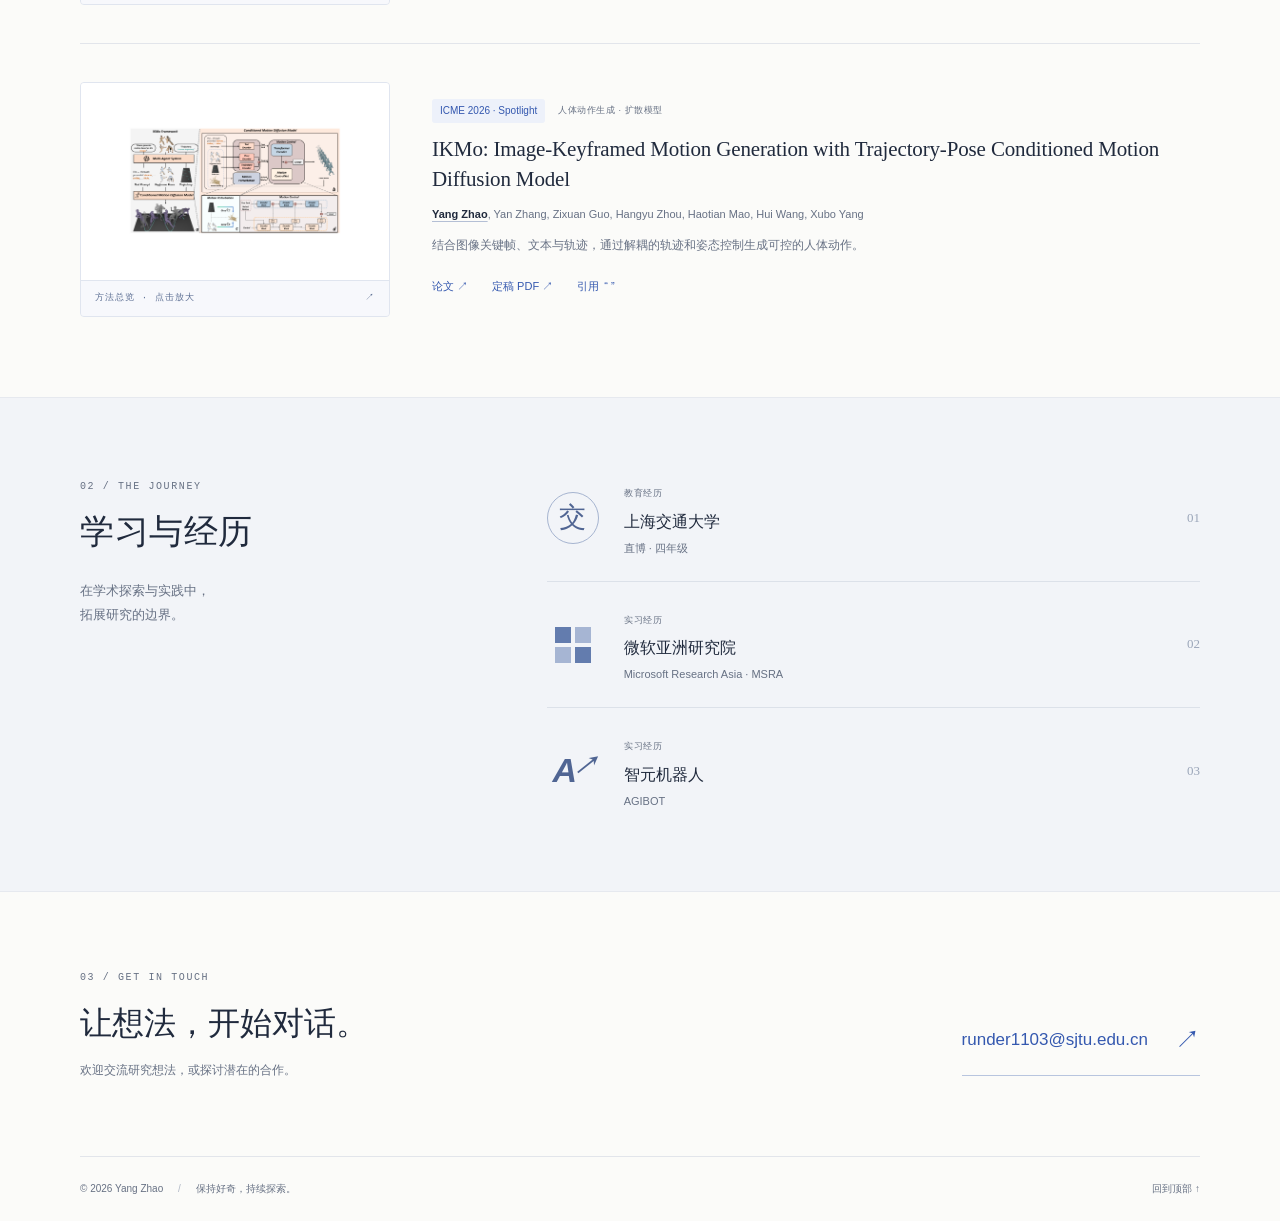
==== commit c0f43240: "统一论文方法图预览并保持原比例等高展示" ====
--- a/site/index.html
+++ b/site/index.html
@@ -10,7 +10,7 @@
   <meta property="og:type" content="website">
   <title>赵阳 Yang Zhao · 学术主页</title>
   <link rel="icon" href="assets/favicon.svg" type="image/svg+xml">
-  <link rel="stylesheet" href="styles.css">
+  <link rel="stylesheet" href="styles.css?v=method-previews-20261015">
   <script src="script.js" defer></script>
 </head>
 <body>
@@ -65,9 +65,9 @@
       </div>
 
       <article class="paper">
-        <a class="paper-visual ego-visual" href="https://egopathbench.github.io/EgoPathBench/" target="_blank" rel="noopener noreferrer" aria-label="访问 EgoPathBench 项目页面" data-label-zh="访问 EgoPathBench 项目页面" data-label-en="Visit the EgoPathBench project">
-          <div class="paper-image-wrap"><img src="assets/egopathbench.png" alt="EgoPathBench 第一视角空间路径与导航任务示意图" data-label-zh="EgoPathBench 第一视角空间路径与导航任务示意图" data-label-en="Egocentric waypoint navigation tasks from EgoPathBench" width="764" height="604" loading="lazy"></div>
-          <div class="image-caption"><span>EGOPATHBENCH</span><span aria-hidden="true">↗</span></div>
+        <a class="paper-visual ego-visual" href="assets/egopathbench-method.png" target="_blank" rel="noopener noreferrer" aria-label="查看 EgoPathBench 方法图大图" data-label-zh="查看 EgoPathBench 方法图大图" data-label-en="View the full-size EgoPathBench method overview">
+          <div class="paper-image-wrap"><img src="assets/egopathbench-method.png" alt="EgoPathBench 视角选择、导航地图与评测基准构建流程" data-label-zh="EgoPathBench 视角选择、导航地图与评测基准构建流程" data-label-en="EgoPathBench pipeline for view selection, navigation map construction, and benchmark generation" width="1020" height="470" loading="lazy"></div>
+          <div class="image-caption"><span data-zh="方法总览 · 点击放大" data-en="Method overview · Enlarge">方法总览 · 点击放大</span><span aria-hidden="true">↗</span></div>
         </a>
         <div class="paper-content">
           <div class="paper-meta"><span class="paper-badge">arXiv 2026</span><span data-zh="具身导航 · 评测基准" data-en="EMBODIED NAVIGATION · BENCHMARK">具身导航 · 评测基准</span></div>
@@ -84,9 +84,9 @@
       </article>
 
       <article class="paper">
-        <a class="paper-visual scene-visual" href="https://scenerevis.github.io/" target="_blank" rel="noopener noreferrer" aria-label="访问 SceneReVis 项目页面" data-label-zh="访问 SceneReVis 项目页面" data-label-en="Visit the SceneReVis project">
-          <div class="paper-image-wrap"><img src="assets/scenerevis.png" alt="SceneReVis 生成的三维室内场景" data-label-zh="SceneReVis 生成的三维室内场景" data-label-en="3D indoor scenes generated by SceneReVis" width="2327" height="1507" loading="lazy"></div>
-          <div class="image-caption"><span>SCENEREVIS</span><span aria-hidden="true">↗</span></div>
+        <a class="paper-visual scene-visual" href="assets/scenerevis-method.png" target="_blank" rel="noopener noreferrer" aria-label="查看 SceneReVis 方法图大图" data-label-zh="查看 SceneReVis 方法图大图" data-label-en="View the full-size SceneReVis method overview">
+          <div class="paper-image-wrap"><img src="assets/scenerevis-method.png" alt="SceneReVis 数据构建、监督微调与强化学习框架" data-label-zh="SceneReVis 数据构建、监督微调与强化学习框架" data-label-en="SceneReVis framework for data construction, supervised fine-tuning, and agentic reinforcement learning" width="1800" height="700" loading="lazy"></div>
+          <div class="image-caption"><span data-zh="方法总览 · 点击放大" data-en="Method overview · Enlarge">方法总览 · 点击放大</span><span aria-hidden="true">↗</span></div>
         </a>
         <div class="paper-content">
           <div class="paper-meta"><span class="paper-badge">ACM MM 2026 · Oral</span><span data-zh="三维场景生成 · 强化学习" data-en="3D SCENE GENERATION · REINFORCEMENT LEARNING">三维场景生成 · 强化学习</span></div>
@@ -104,9 +104,9 @@
       </article>
 
       <article class="paper">
-        <a class="paper-visual" href="https://arxiv.org/abs/2505.21146" target="_blank" rel="noopener noreferrer" aria-label="阅读 IKMo 论文" data-label-zh="阅读 IKMo 论文" data-label-en="Read the IKMo paper">
-          <div class="paper-image-wrap"><img src="assets/ikmo.png" alt="IKMo 根据图像关键帧、文本与轨迹生成的人体动作" data-label-zh="IKMo 根据图像关键帧、文本与轨迹生成的人体动作" data-label-en="Human motions generated by IKMo from image keyframes, text, and trajectories" width="1060" height="335" loading="lazy"></div>
-          <div class="image-caption"><span>IKMO</span><span aria-hidden="true">↗</span></div>
+        <a class="paper-visual" href="assets/ikmo-method.png" target="_blank" rel="noopener noreferrer" aria-label="查看 IKMo 方法图大图" data-label-zh="查看 IKMo 方法图大图" data-label-en="View the full-size IKMo method overview">
+          <div class="paper-image-wrap"><img src="assets/ikmo-method.png" alt="IKMo 多智能体接口与轨迹姿态条件运动扩散框架" data-label-zh="IKMo 多智能体接口与轨迹姿态条件运动扩散框架" data-label-en="IKMo multi-agent interface and trajectory-pose conditioned motion diffusion framework" width="1800" height="916" loading="lazy"></div>
+          <div class="image-caption"><span data-zh="方法总览 · 点击放大" data-en="Method overview · Enlarge">方法总览 · 点击放大</span><span aria-hidden="true">↗</span></div>
         </a>
         <div class="paper-content">
           <div class="paper-meta"><span class="paper-badge">ICME 2026 · Spotlight</span><span data-zh="人体动作生成 · 扩散模型" data-en="HUMAN MOTION GENERATION · DIFFUSION MODELS">人体动作生成 · 扩散模型</span></div>
--- a/site/styles.css
+++ b/site/styles.css
@@ -69,8 +69,8 @@
 .paper { display: grid; grid-template-columns: 310px 1fr; gap: 42px; padding: 38px 0; border-bottom: 1px solid var(--line); align-items: center; }
 .paper:last-child { padding-bottom: 0; border-bottom: 0; }
 .paper-visual { border: 1px solid #e0e5ef; border-radius: 4px; overflow: hidden; background: #f0f3f8; }
-.paper-image-wrap { height: 197px; padding: 12px; display: flex; align-items: center; background: #f1f3f8; }
-.paper-image-wrap img { width: 100%; height: 100%; object-fit: contain; transition: transform .4s; }
+.paper-image-wrap { height: 197px; padding: 12px; display: flex; align-items: center; background: #fff; }
+.paper-image-wrap img { width: 100%; height: auto; max-height: 100%; aspect-ratio: 2.6; object-fit: contain; transition: transform .4s; }
 .paper-visual:hover img { transform: scale(1.03); }
 .image-caption { border-top: 1px solid #e0e5ef; padding: 10px 14px; display: flex; justify-content: space-between; align-items: center; font-family: monospace; font-size: 9px; letter-spacing: .12em; color: #5f7195; background: #f7f8fc; }
 .paper-meta { display: flex; align-items: center; flex-wrap: wrap; gap: 13px; color: var(--muted); font-size: 9px; letter-spacing: .06em; margin-bottom: 11px; }
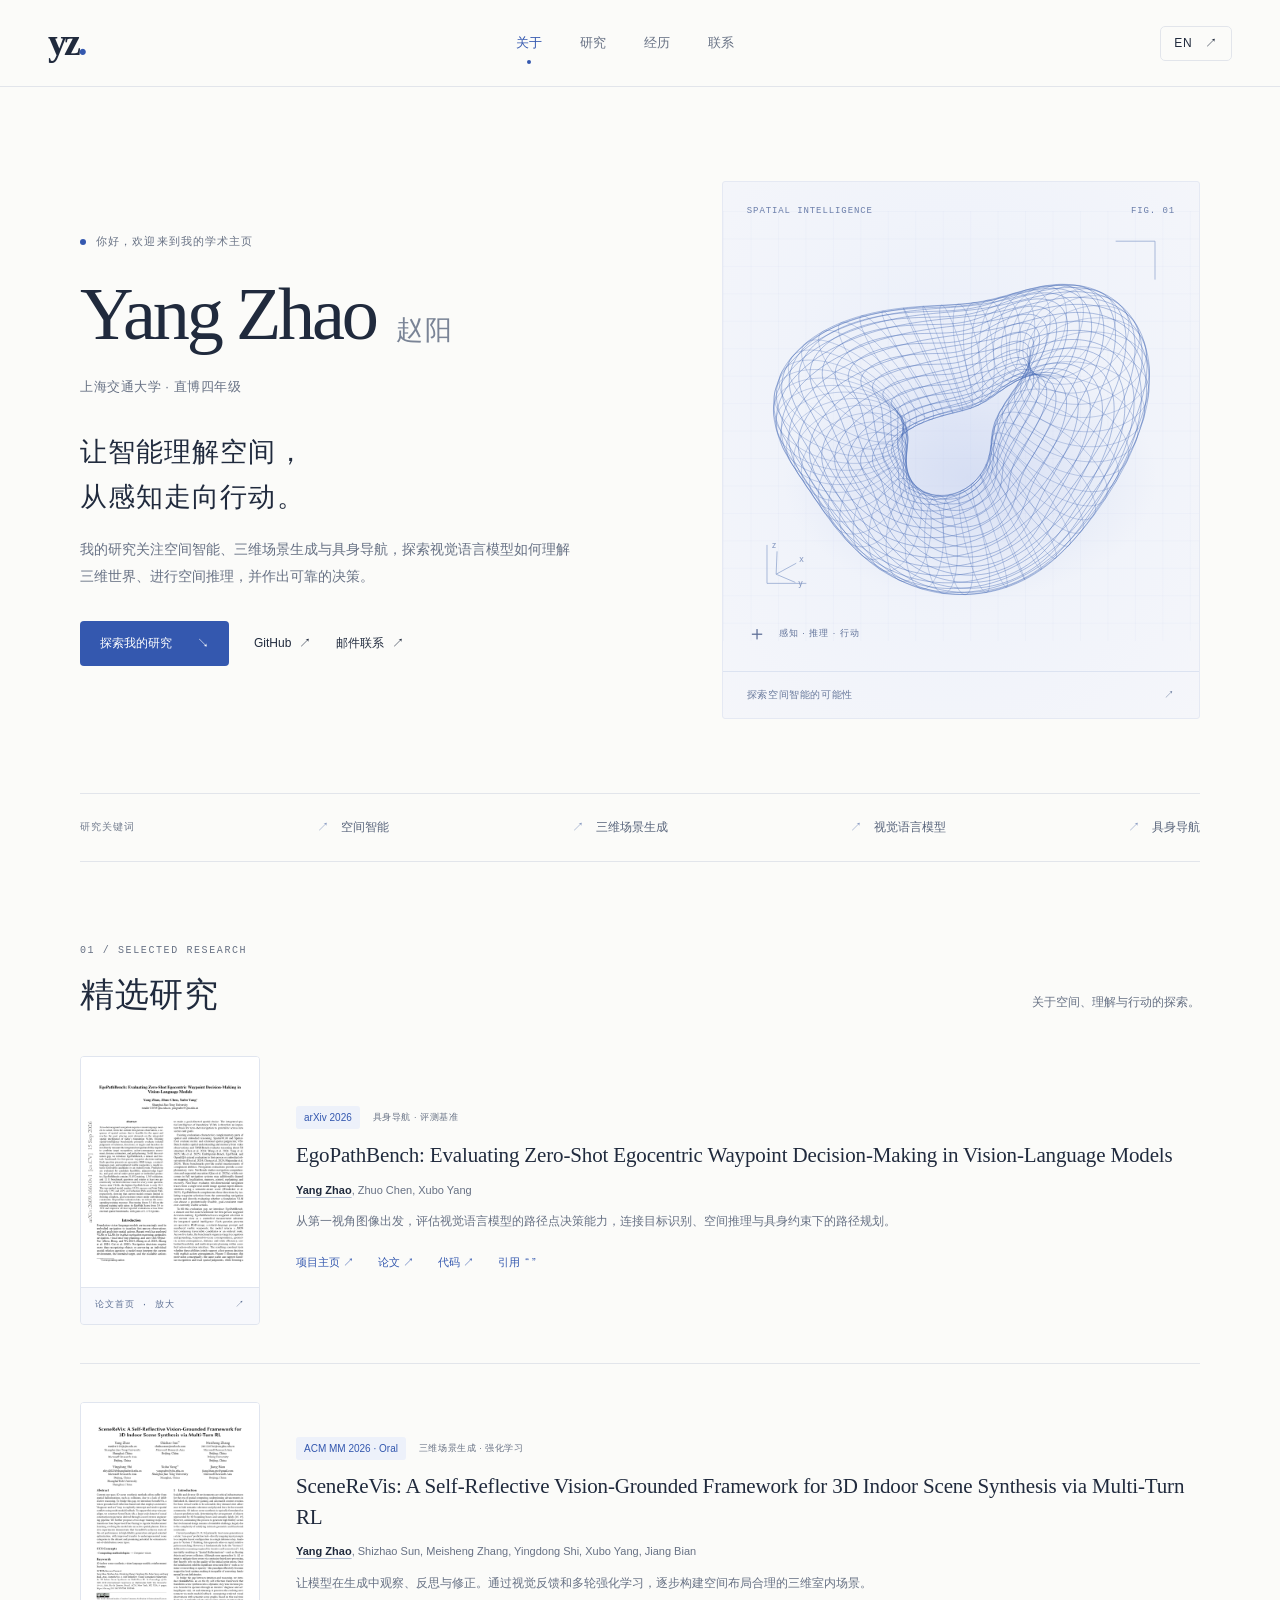
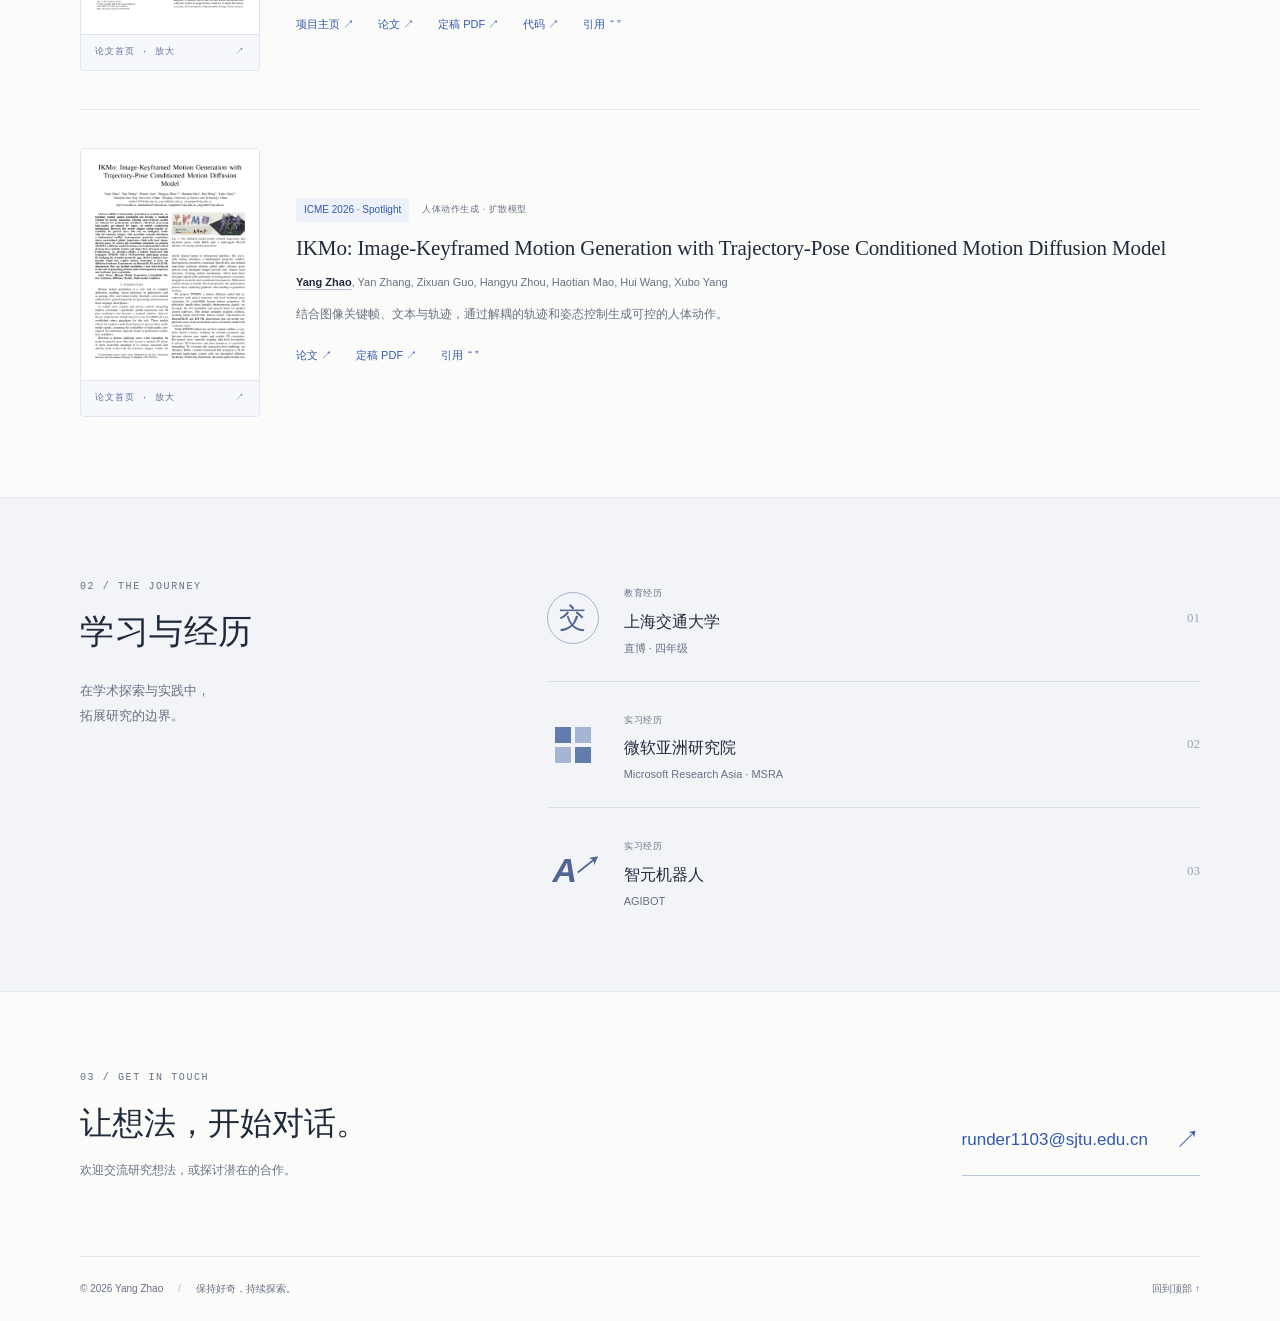
==== commit d7dd6439: "统一使用论文首页竖版缩略图" ====
--- a/site/index.html
+++ b/site/index.html
@@ -10,7 +10,7 @@
   <meta property="og:type" content="website">
   <title>赵阳 Yang Zhao · 学术主页</title>
   <link rel="icon" href="assets/favicon.svg" type="image/svg+xml">
-  <link rel="stylesheet" href="styles.css?v=method-previews-20261015">
+  <link rel="stylesheet" href="styles.css?v=first-page-previews-20261015">
   <script src="script.js" defer></script>
 </head>
 <body>
@@ -65,9 +65,9 @@
       </div>
 
       <article class="paper">
-        <a class="paper-visual ego-visual" href="assets/egopathbench-method.png" target="_blank" rel="noopener noreferrer" aria-label="查看 EgoPathBench 方法图大图" data-label-zh="查看 EgoPathBench 方法图大图" data-label-en="View the full-size EgoPathBench method overview">
-          <div class="paper-image-wrap"><img src="assets/egopathbench-method.png" alt="EgoPathBench 视角选择、导航地图与评测基准构建流程" data-label-zh="EgoPathBench 视角选择、导航地图与评测基准构建流程" data-label-en="EgoPathBench pipeline for view selection, navigation map construction, and benchmark generation" width="1020" height="470" loading="lazy"></div>
-          <div class="image-caption"><span data-zh="方法总览 · 点击放大" data-en="Method overview · Enlarge">方法总览 · 点击放大</span><span aria-hidden="true">↗</span></div>
+        <a class="paper-visual ego-visual" href="assets/egopathbench-first-page.png" target="_blank" rel="noopener noreferrer" aria-label="查看 EgoPathBench 论文首页大图" data-label-zh="查看 EgoPathBench 论文首页大图" data-label-en="View the full-size first page of EgoPathBench">
+          <div class="paper-image-wrap"><img src="assets/egopathbench-first-page.png" alt="EgoPathBench 论文完整首页" data-label-zh="EgoPathBench 论文完整首页" data-label-en="Complete first page of the EgoPathBench paper" width="900" height="1165" loading="lazy"></div>
+          <div class="image-caption"><span data-zh="论文首页 · 放大" data-en="First page · Zoom">论文首页 · 放大</span><span aria-hidden="true">↗</span></div>
         </a>
         <div class="paper-content">
           <div class="paper-meta"><span class="paper-badge">arXiv 2026</span><span data-zh="具身导航 · 评测基准" data-en="EMBODIED NAVIGATION · BENCHMARK">具身导航 · 评测基准</span></div>
@@ -84,9 +84,9 @@
       </article>
 
       <article class="paper">
-        <a class="paper-visual scene-visual" href="assets/scenerevis-method.png" target="_blank" rel="noopener noreferrer" aria-label="查看 SceneReVis 方法图大图" data-label-zh="查看 SceneReVis 方法图大图" data-label-en="View the full-size SceneReVis method overview">
-          <div class="paper-image-wrap"><img src="assets/scenerevis-method.png" alt="SceneReVis 数据构建、监督微调与强化学习框架" data-label-zh="SceneReVis 数据构建、监督微调与强化学习框架" data-label-en="SceneReVis framework for data construction, supervised fine-tuning, and agentic reinforcement learning" width="1800" height="700" loading="lazy"></div>
-          <div class="image-caption"><span data-zh="方法总览 · 点击放大" data-en="Method overview · Enlarge">方法总览 · 点击放大</span><span aria-hidden="true">↗</span></div>
+        <a class="paper-visual scene-visual" href="assets/scenerevis-first-page.png" target="_blank" rel="noopener noreferrer" aria-label="查看 SceneReVis 论文首页大图" data-label-zh="查看 SceneReVis 论文首页大图" data-label-en="View the full-size first page of SceneReVis">
+          <div class="paper-image-wrap"><img src="assets/scenerevis-first-page.png" alt="SceneReVis 会议定稿完整首页" data-label-zh="SceneReVis 会议定稿完整首页" data-label-en="Complete first page of the SceneReVis camera-ready paper" width="900" height="1165" loading="lazy"></div>
+          <div class="image-caption"><span data-zh="论文首页 · 放大" data-en="First page · Zoom">论文首页 · 放大</span><span aria-hidden="true">↗</span></div>
         </a>
         <div class="paper-content">
           <div class="paper-meta"><span class="paper-badge">ACM MM 2026 · Oral</span><span data-zh="三维场景生成 · 强化学习" data-en="3D SCENE GENERATION · REINFORCEMENT LEARNING">三维场景生成 · 强化学习</span></div>
@@ -104,9 +104,9 @@
       </article>
 
       <article class="paper">
-        <a class="paper-visual" href="assets/ikmo-method.png" target="_blank" rel="noopener noreferrer" aria-label="查看 IKMo 方法图大图" data-label-zh="查看 IKMo 方法图大图" data-label-en="View the full-size IKMo method overview">
-          <div class="paper-image-wrap"><img src="assets/ikmo-method.png" alt="IKMo 多智能体接口与轨迹姿态条件运动扩散框架" data-label-zh="IKMo 多智能体接口与轨迹姿态条件运动扩散框架" data-label-en="IKMo multi-agent interface and trajectory-pose conditioned motion diffusion framework" width="1800" height="916" loading="lazy"></div>
-          <div class="image-caption"><span data-zh="方法总览 · 点击放大" data-en="Method overview · Enlarge">方法总览 · 点击放大</span><span aria-hidden="true">↗</span></div>
+        <a class="paper-visual" href="assets/ikmo-first-page.png" target="_blank" rel="noopener noreferrer" aria-label="查看 IKMo 论文首页大图" data-label-zh="查看 IKMo 论文首页大图" data-label-en="View the full-size first page of IKMo">
+          <div class="paper-image-wrap"><img src="assets/ikmo-first-page.png" alt="IKMo 会议定稿完整首页" data-label-zh="IKMo 会议定稿完整首页" data-label-en="Complete first page of the IKMo camera-ready paper" width="900" height="1165" loading="lazy"></div>
+          <div class="image-caption"><span data-zh="论文首页 · 放大" data-en="First page · Zoom">论文首页 · 放大</span><span aria-hidden="true">↗</span></div>
         </a>
         <div class="paper-content">
           <div class="paper-meta"><span class="paper-badge">ICME 2026 · Spotlight</span><span data-zh="人体动作生成 · 扩散模型" data-en="HUMAN MOTION GENERATION · DIFFUSION MODELS">人体动作生成 · 扩散模型</span></div>
--- a/site/styles.css
+++ b/site/styles.css
@@ -66,12 +66,12 @@
 .section-heading h2 { font-family: var(--serif); font-size: 34px; font-weight: 400; line-height: 1.35; letter-spacing: .015em; }
 .section-heading h2 span { color: var(--blue); }
 .section-note { padding-bottom: 5px; font-size: 12px; color: var(--muted); }
-.paper { display: grid; grid-template-columns: 310px 1fr; gap: 42px; padding: 38px 0; border-bottom: 1px solid var(--line); align-items: center; }
+.paper { display: grid; grid-template-columns: 180px 1fr; gap: 36px; padding: 38px 0; border-bottom: 1px solid var(--line); align-items: center; }
 .paper:last-child { padding-bottom: 0; border-bottom: 0; }
 .paper-visual { border: 1px solid #e0e5ef; border-radius: 4px; overflow: hidden; background: #f0f3f8; }
-.paper-image-wrap { height: 197px; padding: 12px; display: flex; align-items: center; background: #fff; }
-.paper-image-wrap img { width: 100%; height: auto; max-height: 100%; aspect-ratio: 2.6; object-fit: contain; transition: transform .4s; }
-.paper-visual:hover img { transform: scale(1.03); }
+.paper-image-wrap { aspect-ratio: 900 / 1165; background: #fff; }
+.paper-image-wrap img { width: 100%; height: auto; object-fit: contain; }
+.paper-visual:hover { border-color: #b2c0df; }
 .image-caption { border-top: 1px solid #e0e5ef; padding: 10px 14px; display: flex; justify-content: space-between; align-items: center; font-family: monospace; font-size: 9px; letter-spacing: .12em; color: #5f7195; background: #f7f8fc; }
 .paper-meta { display: flex; align-items: center; flex-wrap: wrap; gap: 13px; color: var(--muted); font-size: 9px; letter-spacing: .06em; margin-bottom: 11px; }
 .paper-badge { color: var(--blue); background: var(--blue-light); padding: 3px 8px; border-radius: 3px; font-size: 10px; letter-spacing: 0; }
@@ -131,8 +131,7 @@
   .hero-links { gap: 20px; }
   .hero-statement { font-size: 24px; }
   .hero-description { font-size: 13px; }
-  .paper { grid-template-columns: 260px 1fr; gap: 28px; }
-  .paper-image-wrap { height: 180px; }
+  .paper { grid-template-columns: 160px 1fr; gap: 28px; }
   .paper h3 { font-size: 19px; }
   .experience-layout { gap: 35px; }
   .contact-email { font-size: 14px; gap: 16px; }
@@ -167,7 +166,7 @@
   .section-heading h2 { font-size: 29px; }
   .section-note { font-size: 11px; }
   .paper { grid-template-columns: 1fr; padding-block: 30px; gap: 23px; }
-  .paper-image-wrap { height: 220px; padding: 15px; }
+  .paper-visual { width: 180px; justify-self: center; }
   .paper h3 { font-size: 22px; }
   .paper-description { font-size: 13px; }
   .authors { font-size: 11px; }
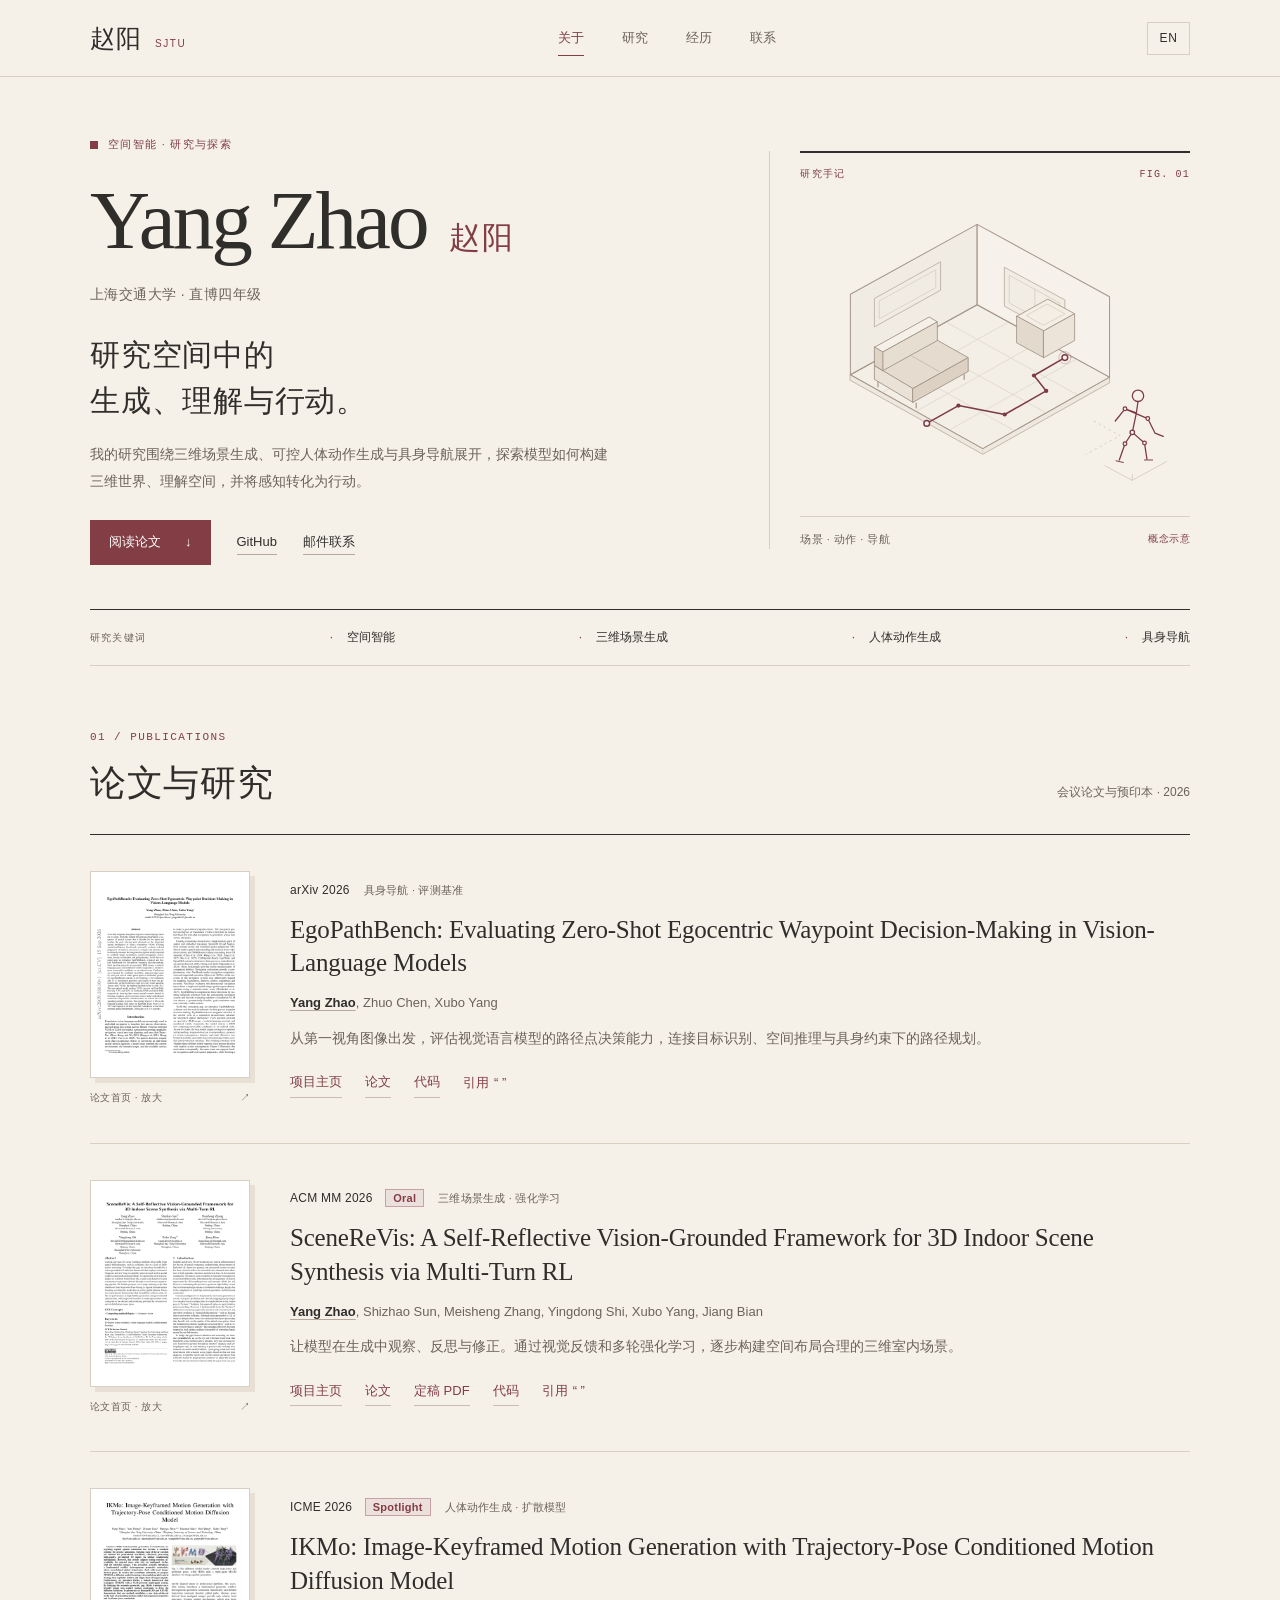
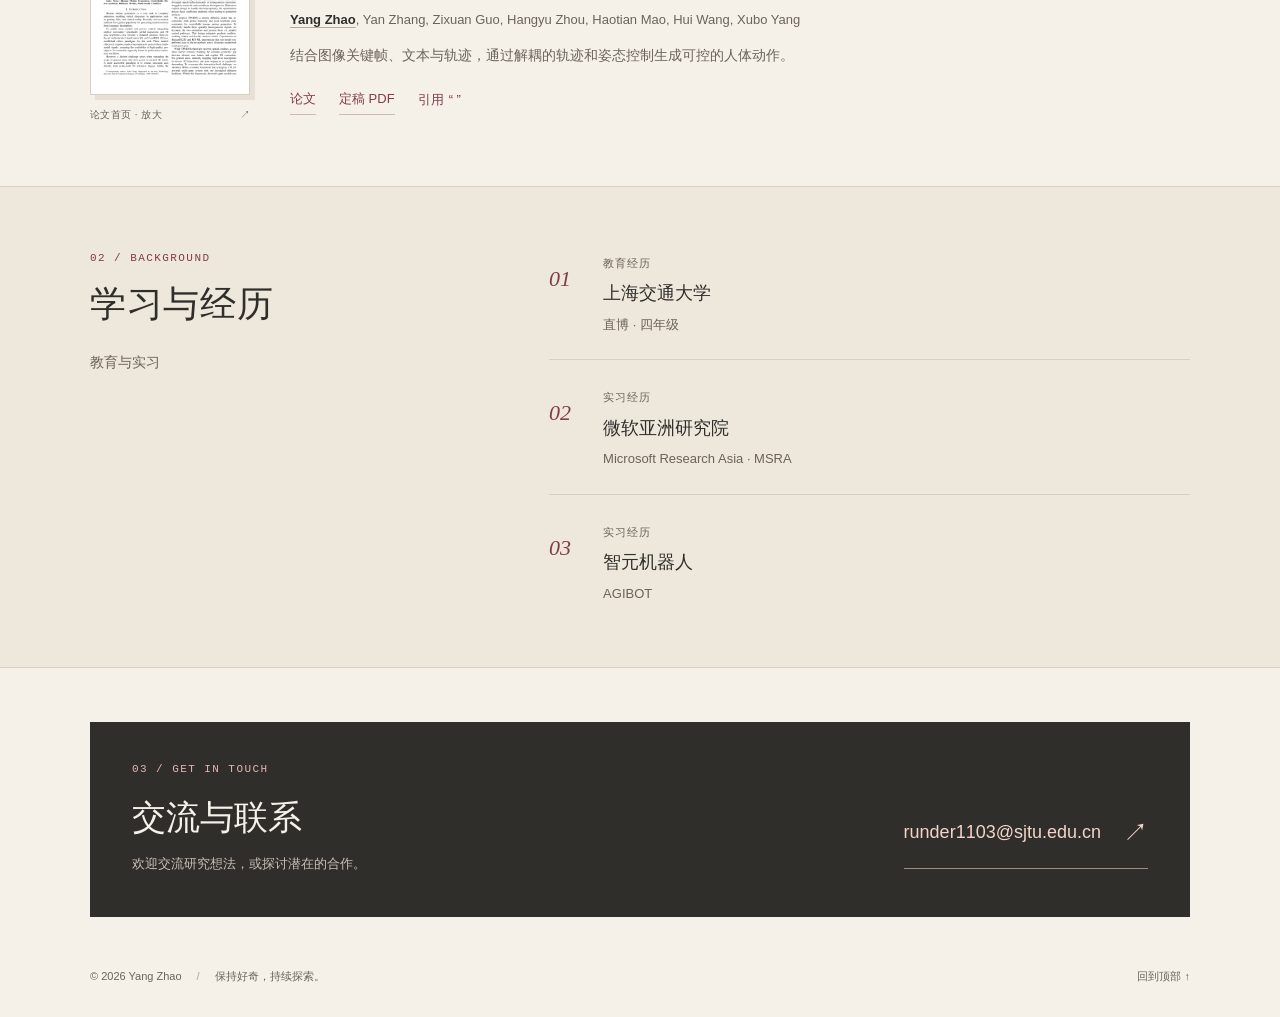
==== commit df21a255: "将学术主页改为暖色书刊排版并完善研究介绍" ====
--- a/site/index.html
+++ b/site/index.html
@@ -3,21 +3,21 @@
 <head>
   <meta charset="UTF-8">
   <meta name="viewport" content="width=device-width, initial-scale=1">
-  <meta name="theme-color" content="#f8f9fc">
-  <meta name="description" content="赵阳 Yang Zhao，上海交通大学直博四年级。研究方向包括空间智能、三维场景生成与具身导航。">
+  <meta name="theme-color" content="#f5f1e9">
+  <meta name="description" content="赵阳 Yang Zhao，上海交通大学直博四年级。研究方向包括空间智能、三维场景生成、可控人体动作生成与具身导航。">
   <meta property="og:title" content="赵阳 Yang Zhao · Academic Homepage">
-  <meta property="og:description" content="Spatial intelligence, 3D scene generation, and embodied navigation. Shanghai Jiao Tong University.">
+  <meta property="og:description" content="Spatial intelligence, 3D scene generation, controllable human motion, and embodied navigation. Shanghai Jiao Tong University.">
   <meta property="og:type" content="website">
   <title>赵阳 Yang Zhao · 学术主页</title>
   <link rel="icon" href="assets/favicon.svg" type="image/svg+xml">
-  <link rel="stylesheet" href="styles.css?v=first-page-previews-20261015">
+  <link rel="stylesheet" href="styles.css?v=research-journal-20261015">
   <script src="script.js" defer></script>
 </head>
 <body>
   <a class="skip-link" href="#main" data-zh="跳到主要内容" data-en="Skip to content">跳到主要内容</a>
   <header class="site-header">
     <div class="header-inner">
-      <a class="wordmark" href="#about" aria-label="赵阳，返回首页" data-label-zh="赵阳，返回首页" data-label-en="Yang Zhao, back to home">yz<span>.</span></a>
+      <a class="wordmark" href="#about" aria-label="赵阳，返回首页" data-label-zh="赵阳，返回首页" data-label-en="Yang Zhao, back to home"><span data-zh="赵阳" data-en="Yang Zhao">赵阳</span><span class="wordmark-detail">SJTU</span></a>
       <nav aria-label="主导航">
         <a href="#about" class="active" data-zh="关于" data-en="About">关于</a>
         <a href="#research" data-zh="研究" data-en="Research">研究</a>
@@ -31,22 +31,21 @@
   <main id="main">
     <section class="hero content-width" id="about" aria-labelledby="name">
       <div class="hero-copy">
-        <p class="eyebrow"><span class="blue-dot" aria-hidden="true"></span> <span data-zh="你好，欢迎来到我的学术主页" data-en="HELLO, WELCOME TO MY ACADEMIC HOMEPAGE">你好，欢迎来到我的学术主页</span></p>
+        <p class="eyebrow"><span class="profile-mark" aria-hidden="true"></span> <span data-zh="空间智能 · 研究与探索" data-en="SPATIAL INTELLIGENCE · RESEARCH & EXPLORATION">空间智能 · 研究与探索</span></p>
         <h1 id="name">Yang Zhao<span class="chinese-name">赵阳</span></h1>
         <p class="affiliation" data-zh="上海交通大学 · 直博四年级" data-en="Fourth-year Ph.D. student · Shanghai Jiao Tong University">上海交通大学 · 直博四年级</p>
-        <h2 class="hero-statement" data-zh="让智能理解空间，\n从感知走向行动。" data-en="Understanding space.\nFrom perception to action.">让智能理解空间，<br>从感知走向行动。</h2>
-        <p class="hero-description" data-zh="我的研究关注空间智能、三维场景生成与具身导航，探索视觉语言模型如何理解三维世界、进行空间推理，并作出可靠的决策。" data-en="I study spatial intelligence, 3D scene generation, and embodied navigation—exploring how vision-language models understand the 3D world, reason about space, and make reliable decisions.">我的研究关注空间智能、三维场景生成与具身导航，探索视觉语言模型如何理解三维世界、进行空间推理，并作出可靠的决策。</p>
+        <h2 class="hero-statement" data-zh="研究空间中的\n生成、理解与行动。" data-en="Generation, understanding,\nand action in 3D spaces.">研究空间中的<br>生成、理解与行动。</h2>
+        <p class="hero-description" data-zh="我的研究围绕三维场景生成、可控人体动作生成与具身导航展开，探索模型如何构建三维世界、理解空间，并将感知转化为行动。" data-en="My research spans 3D scene generation, controllable human motion, and embodied navigation. I explore how models build 3D worlds, understand space, and translate perception into action.">我的研究围绕三维场景生成、可控人体动作生成与具身导航展开，探索模型如何构建三维世界、理解空间，并将感知转化为行动。</p>
         <div class="hero-links">
-          <a class="button primary-button" href="#research"><span data-zh="探索我的研究" data-en="Explore my research">探索我的研究</span><span aria-hidden="true">↘</span></a>
-          <a class="text-link" href="https://github.com/Runder-sun" target="_blank" rel="noopener noreferrer">GitHub <span aria-hidden="true">↗</span></a>
-          <a class="text-link" href="mailto:runder1103@sjtu.edu.cn"><span data-zh="邮件联系" data-en="Email me">邮件联系</span><span aria-hidden="true">↗</span></a>
+          <a class="button primary-button" href="#research"><span data-zh="阅读论文" data-en="Publications">阅读论文</span><span aria-hidden="true">↓</span></a>
+          <a class="text-link" href="https://github.com/Runder-sun" target="_blank" rel="noopener noreferrer">GitHub</a>
+          <a class="text-link" href="mailto:runder1103@sjtu.edu.cn"><span data-zh="邮件联系" data-en="Email">邮件联系</span></a>
         </div>
       </div>
-      <figure class="hero-visual" aria-label="空间曲面艺术示意图" data-label-zh="空间曲面艺术示意图" data-label-en="Illustrative spatial surface artwork">
-        <div class="figure-top"><span>SPATIAL INTELLIGENCE</span><span>FIG. 01</span></div>
-        <img src="assets/spatial-form.svg" alt="蓝色线条组成的三维环形曲面，表现空间结构" data-label-zh="蓝色线条组成的三维环形曲面，表现空间结构" data-label-en="A three-dimensional ring surface drawn with blue wireframe lines" width="520" height="470" fetchpriority="high">
-        <div class="figure-label"><span class="crosshair" aria-hidden="true">＋</span><span data-zh="感知 · 推理 · 行动" data-en="PERCEPTION · REASONING · ACTION">感知 · 推理 · 行动</span></div>
-        <figcaption><span data-zh="探索空间智能的可能性" data-en="Exploring the possibilities of spatial intelligence">探索空间智能的可能性</span><span aria-hidden="true">↗</span></figcaption>
+      <figure class="hero-visual" aria-label="研究方向概念示意图" data-label-zh="研究方向概念示意图" data-label-en="Conceptual illustration of my research interests">
+        <div class="figure-top"><span data-zh="研究手记" data-en="RESEARCH NOTES">研究手记</span><span>FIG. 01</span></div>
+        <img src="assets/research-map.svg" alt="房间结构、人体姿态与行动路径组成的研究概念线稿" data-label-zh="房间结构、人体姿态与行动路径组成的研究概念线稿" data-label-en="A conceptual line drawing of a room, a human pose, and an action path" width="480" height="400" fetchpriority="high">
+        <figcaption><span data-zh="场景 · 动作 · 导航" data-en="SCENES · MOTION · NAVIGATION">场景 · 动作 · 导航</span><span data-zh="概念示意" data-en="CONCEPT SKETCH">概念示意</span></figcaption>
       </figure>
     </section>
 
@@ -54,14 +53,14 @@
       <span class="interests-label" data-zh="研究关键词" data-en="RESEARCH INTERESTS">研究关键词</span>
       <span data-zh="空间智能" data-en="Spatial intelligence">空间智能</span>
       <span data-zh="三维场景生成" data-en="3D scene generation">三维场景生成</span>
-      <span data-zh="视觉语言模型" data-en="Vision-language models">视觉语言模型</span>
+      <span data-zh="人体动作生成" data-en="Human motion generation">人体动作生成</span>
       <span data-zh="具身导航" data-en="Embodied navigation">具身导航</span>
     </div>
 
     <section class="research-section content-width section" id="research" aria-labelledby="research-title">
       <div class="section-heading">
-        <div><p class="eyebrow section-kicker">01 / SELECTED RESEARCH</p><h2 id="research-title" data-zh="精选研究" data-en="Selected research">精选研究</h2></div>
-        <p class="section-note" data-zh="关于空间、理解与行动的探索。" data-en="Explorations in space, understanding, and action.">关于空间、理解与行动的探索。</p>
+        <div><p class="eyebrow section-kicker">01 / PUBLICATIONS</p><h2 id="research-title" data-zh="论文与研究" data-en="Publications">论文与研究</h2></div>
+        <p class="section-note" data-zh="会议论文与预印本 · 2026" data-en="Conference papers & preprints · 2026">会议论文与预印本 · 2026</p>
       </div>
 
       <article class="paper">
@@ -75,9 +74,9 @@
           <p class="authors"><strong>Yang Zhao</strong>, Zhuo Chen, Xubo Yang</p>
           <p class="paper-description" data-zh="从第一视角图像出发，评估视觉语言模型的路径点决策能力，连接目标识别、空间推理与具身约束下的路径规划。" data-en="A benchmark for first-person waypoint decision-making, connecting goal recognition, spatial reasoning, and path planning under embodiment constraints.">从第一视角图像出发，评估视觉语言模型的路径点决策能力，连接目标识别、空间推理与具身约束下的路径规划。</p>
           <div class="paper-links">
-            <a href="https://egopathbench.github.io/EgoPathBench/" target="_blank" rel="noopener noreferrer"><span data-zh="项目主页" data-en="Project">项目主页</span> ↗</a>
-            <a href="https://arxiv.org/abs/2609.16610" target="_blank" rel="noopener noreferrer"><span data-zh="论文" data-en="Paper">论文</span> ↗</a>
-            <a href="https://github.com/EgoPathBench/EgoPathBench" target="_blank" rel="noopener noreferrer"><span data-zh="代码" data-en="Code">代码</span> ↗</a>
+            <a href="https://egopathbench.github.io/EgoPathBench/" target="_blank" rel="noopener noreferrer"><span data-zh="项目主页" data-en="Project">项目主页</span></a>
+            <a href="https://arxiv.org/abs/2609.16610" target="_blank" rel="noopener noreferrer"><span data-zh="论文" data-en="Paper">论文</span></a>
+            <a href="https://github.com/EgoPathBench/EgoPathBench" target="_blank" rel="noopener noreferrer"><span data-zh="代码" data-en="Code">代码</span></a>
             <button class="citation-button" data-paper="ego" type="button"><span data-zh="引用" data-en="Cite">引用</span> <span aria-hidden="true">“ ”</span></button>
           </div>
         </div>
@@ -89,15 +88,15 @@
           <div class="image-caption"><span data-zh="论文首页 · 放大" data-en="First page · Zoom">论文首页 · 放大</span><span aria-hidden="true">↗</span></div>
         </a>
         <div class="paper-content">
-          <div class="paper-meta"><span class="paper-badge">ACM MM 2026 · Oral</span><span data-zh="三维场景生成 · 强化学习" data-en="3D SCENE GENERATION · REINFORCEMENT LEARNING">三维场景生成 · 强化学习</span></div>
+          <div class="paper-meta"><span class="paper-badge">ACM MM 2026 <strong>Oral</strong></span><span data-zh="三维场景生成 · 强化学习" data-en="3D SCENE GENERATION · REINFORCEMENT LEARNING">三维场景生成 · 强化学习</span></div>
           <h3><a href="https://scenerevis.github.io/" target="_blank" rel="noopener noreferrer">SceneReVis: A Self-Reflective Vision-Grounded Framework for 3D Indoor Scene Synthesis via Multi-Turn RL</a></h3>
           <p class="authors"><strong>Yang Zhao</strong>, Shizhao Sun, Meisheng Zhang, Yingdong Shi, Xubo Yang, Jiang Bian</p>
           <p class="paper-description" data-zh="让模型在生成中观察、反思与修正。通过视觉反馈和多轮强化学习，逐步构建空间布局合理的三维室内场景。" data-en="A vision-grounded framework that observes, reflects, and revises, using multi-turn reinforcement learning to iteratively build coherent 3D indoor scenes.">让模型在生成中观察、反思与修正。通过视觉反馈和多轮强化学习，逐步构建空间布局合理的三维室内场景。</p>
           <div class="paper-links">
-            <a href="https://scenerevis.github.io/" target="_blank" rel="noopener noreferrer"><span data-zh="项目主页" data-en="Project">项目主页</span> ↗</a>
-            <a href="https://arxiv.org/abs/2602.09432" target="_blank" rel="noopener noreferrer"><span data-zh="论文" data-en="Paper">论文</span> ↗</a>
-            <a href="papers/scenerevis-acmmm-2026.pdf" target="_blank" rel="noopener noreferrer"><span data-zh="定稿 PDF" data-en="Camera-ready PDF">定稿 PDF</span> ↗</a>
-            <a href="https://github.com/Runder-sun/SceneReVis" target="_blank" rel="noopener noreferrer"><span data-zh="代码" data-en="Code">代码</span> ↗</a>
+            <a href="https://scenerevis.github.io/" target="_blank" rel="noopener noreferrer"><span data-zh="项目主页" data-en="Project">项目主页</span></a>
+            <a href="https://arxiv.org/abs/2602.09432" target="_blank" rel="noopener noreferrer"><span data-zh="论文" data-en="Paper">论文</span></a>
+            <a href="papers/scenerevis-acmmm-2026.pdf" target="_blank" rel="noopener noreferrer"><span data-zh="定稿 PDF" data-en="Camera-ready PDF">定稿 PDF</span></a>
+            <a href="https://github.com/Runder-sun/SceneReVis" target="_blank" rel="noopener noreferrer"><span data-zh="代码" data-en="Code">代码</span></a>
             <button class="citation-button" data-paper="scene" type="button"><span data-zh="引用" data-en="Cite">引用</span> <span aria-hidden="true">“ ”</span></button>
           </div>
         </div>
@@ -109,13 +108,13 @@
           <div class="image-caption"><span data-zh="论文首页 · 放大" data-en="First page · Zoom">论文首页 · 放大</span><span aria-hidden="true">↗</span></div>
         </a>
         <div class="paper-content">
-          <div class="paper-meta"><span class="paper-badge">ICME 2026 · Spotlight</span><span data-zh="人体动作生成 · 扩散模型" data-en="HUMAN MOTION GENERATION · DIFFUSION MODELS">人体动作生成 · 扩散模型</span></div>
+          <div class="paper-meta"><span class="paper-badge">ICME 2026 <strong>Spotlight</strong></span><span data-zh="人体动作生成 · 扩散模型" data-en="HUMAN MOTION GENERATION · DIFFUSION MODELS">人体动作生成 · 扩散模型</span></div>
           <h3><a href="https://arxiv.org/abs/2505.21146" target="_blank" rel="noopener noreferrer">IKMo: Image-Keyframed Motion Generation with Trajectory-Pose Conditioned Motion Diffusion Model</a></h3>
           <p class="authors"><strong>Yang Zhao</strong>, Yan Zhang, Zixuan Guo, Hangyu Zhou, Haotian Mao, Hui Wang, Xubo Yang</p>
           <p class="paper-description" data-zh="结合图像关键帧、文本与轨迹，通过解耦的轨迹和姿态控制生成可控的人体动作。" data-en="Combining image keyframes, text, and trajectories to generate controllable human motion through decoupled trajectory and pose control.">结合图像关键帧、文本与轨迹，通过解耦的轨迹和姿态控制生成可控的人体动作。</p>
           <div class="paper-links">
-            <a href="https://arxiv.org/abs/2505.21146" target="_blank" rel="noopener noreferrer"><span data-zh="论文" data-en="Paper">论文</span> ↗</a>
-            <a href="papers/ikmo-icme-2026.pdf" target="_blank" rel="noopener noreferrer"><span data-zh="定稿 PDF" data-en="Camera-ready PDF">定稿 PDF</span> ↗</a>
+            <a href="https://arxiv.org/abs/2505.21146" target="_blank" rel="noopener noreferrer"><span data-zh="论文" data-en="Paper">论文</span></a>
+            <a href="papers/ikmo-icme-2026.pdf" target="_blank" rel="noopener noreferrer"><span data-zh="定稿 PDF" data-en="Camera-ready PDF">定稿 PDF</span></a>
             <button class="citation-button" data-paper="ikmo" type="button"><span data-zh="引用" data-en="Cite">引用</span> <span aria-hidden="true">“ ”</span></button>
           </div>
         </div>
@@ -124,18 +123,18 @@
 
     <section class="experience-section section" id="experience" aria-labelledby="experience-title">
       <div class="content-width experience-layout">
-        <div class="section-heading"><div><p class="eyebrow section-kicker">02 / THE JOURNEY</p><h2 id="experience-title" data-zh="学习与经历" data-en="Along the way">学习与经历</h2><p class="experience-intro" data-zh="在学术探索与实践中，\n拓展研究的边界。" data-en="Bridging academic exploration\nand real-world practice.">在学术探索与实践中，<br>拓展研究的边界。</p></div></div>
+        <div class="section-heading"><div><p class="eyebrow section-kicker">02 / BACKGROUND</p><h2 id="experience-title" data-zh="学习与经历" data-en="Background">学习与经历</h2><p class="experience-intro" data-zh="教育与实习" data-en="Education & internships">教育与实习</p></div></div>
         <div class="experience-list">
-          <article class="experience-item"><div class="institution-icon sjtu-icon" aria-hidden="true">交</div><div><span class="experience-type" data-zh="教育经历" data-en="EDUCATION">教育经历</span><h3 data-zh="上海交通大学" data-en="Shanghai Jiao Tong University">上海交通大学</h3><p data-zh="直博 · 四年级" data-en="Direct-entry Ph.D. · Fourth year">直博 · 四年级</p></div><span class="experience-index">01</span></article>
-          <article class="experience-item"><div class="institution-icon microsoft-icon" aria-hidden="true"><i></i><i></i><i></i><i></i></div><div><span class="experience-type" data-zh="实习经历" data-en="INTERNSHIP">实习经历</span><h3 data-zh="微软亚洲研究院" data-en="Microsoft Research Asia">微软亚洲研究院</h3><p>Microsoft Research Asia · MSRA</p></div><span class="experience-index">02</span></article>
-          <article class="experience-item"><div class="institution-icon agibot-icon" aria-hidden="true">A<span>↗</span></div><div><span class="experience-type" data-zh="实习经历" data-en="INTERNSHIP">实习经历</span><h3 data-zh="智元机器人" data-en="AGIBOT">智元机器人</h3><p>AGIBOT</p></div><span class="experience-index">03</span></article>
+          <article class="experience-item"><div><span class="experience-type" data-zh="教育经历" data-en="EDUCATION">教育经历</span><h3 data-zh="上海交通大学" data-en="Shanghai Jiao Tong University">上海交通大学</h3><p data-zh="直博 · 四年级" data-en="Direct-entry Ph.D. · Fourth year">直博 · 四年级</p></div><span class="experience-index" aria-hidden="true">01</span></article>
+          <article class="experience-item"><div><span class="experience-type" data-zh="实习经历" data-en="INTERNSHIP">实习经历</span><h3 data-zh="微软亚洲研究院" data-en="Microsoft Research Asia">微软亚洲研究院</h3><p>Microsoft Research Asia · MSRA</p></div><span class="experience-index" aria-hidden="true">02</span></article>
+          <article class="experience-item"><div><span class="experience-type" data-zh="实习经历" data-en="INTERNSHIP">实习经历</span><h3 data-zh="智元机器人" data-en="AGIBOT">智元机器人</h3><p>AGIBOT</p></div><span class="experience-index" aria-hidden="true">03</span></article>
         </div>
       </div>
     </section>
 
     <section class="contact-section content-width section" id="contact" aria-labelledby="contact-title">
       <p class="eyebrow section-kicker">03 / GET IN TOUCH</p>
-      <div class="contact-layout"><div><h2 id="contact-title" data-zh="让想法，开始对话。" data-en="Good ideas start with a conversation.">让想法，开始对话。</h2><p data-zh="欢迎交流研究想法，或探讨潜在的合作。" data-en="Always happy to exchange research ideas and explore potential collaborations.">欢迎交流研究想法，或探讨潜在的合作。</p></div><a class="contact-email" href="mailto:runder1103@sjtu.edu.cn">runder1103@sjtu.edu.cn <span aria-hidden="true">↗</span></a></div>
+      <div class="contact-layout"><div><h2 id="contact-title" data-zh="交流与联系" data-en="Let’s connect">交流与联系</h2><p data-zh="欢迎交流研究想法，或探讨潜在的合作。" data-en="Always happy to exchange research ideas and explore potential collaborations.">欢迎交流研究想法，或探讨潜在的合作。</p></div><a class="contact-email" href="mailto:runder1103@sjtu.edu.cn">runder1103@sjtu.edu.cn <span aria-hidden="true">↗</span></a></div>
     </section>
   </main>
 
--- a/site/styles.css
+++ b/site/styles.css
@@ -1,197 +1,190 @@
 :root {
-  --paper: #fbfbf9;
-  --ink: #202a3d;
-  --muted: #677184;
-  --blue: #3458af;
-  --blue-light: #edf1fa;
-  --line: #e2e5eb;
-  --serif: Georgia, 'Times New Roman', 'Songti SC', 'Noto Serif CJK SC', serif;
+  --paper: #f5f1e9;
+  --ink: #302e2b;
+  --muted: #6b625b;
+  --accent: #823d45;
+  --accent-light: #ece0dc;
+  --line: #d7cfc2;
+  --serif: 'Iowan Old Style', Baskerville, Georgia, 'Songti SC', 'Noto Serif CJK SC', serif;
   --sans: -apple-system, BlinkMacSystemFont, 'Segoe UI', 'PingFang SC', 'Microsoft YaHei', sans-serif;
 }
 * { box-sizing: border-box; }
 html { scroll-behavior: smooth; scroll-padding-top: 100px; }
 body { margin: 0; background: var(--paper); color: var(--ink); font-family: var(--sans); font-size: 15px; line-height: 1.75; -webkit-font-smoothing: antialiased; }
-::selection { background: #dce5fc; color: #172b58; }
+::selection { background: #e2c6bd; color: #4c252b; }
 a { color: inherit; text-decoration: none; }
 button { font: inherit; }
 button, a { -webkit-tap-highlight-color: transparent; }
 button { cursor: pointer; }
-button:focus-visible, a:focus-visible, pre:focus-visible { outline: 2px solid var(--blue); outline-offset: 6px; }
+button:focus-visible, a:focus-visible, pre:focus-visible { outline: 2px solid var(--accent); outline-offset: 6px; }
 button, input { color: inherit; }
 img { display: block; max-width: 100%; }
 h1, h2, h3, p, figure { margin: 0; }
-.content-width { width: min(1120px, calc(100% - 96px)); margin-inline: auto; }
-.site-header { position: sticky; top: 0; z-index: 10; background: rgba(251, 251, 249, .95); backdrop-filter: blur(18px); border-bottom: 1px solid var(--line); }
-.header-inner { width: min(1240px, calc(100% - 96px)); height: 86px; margin-inline: auto; display: flex; align-items: center; justify-content: space-between; }
-.wordmark { font-family: var(--serif); font-size: 38px; font-weight: 700; line-height: 1; letter-spacing: -3px; padding: 10px 6px 12px 0; }
-.wordmark span { color: var(--blue); }
+.content-width { width: min(1100px, calc(100% - 96px)); margin-inline: auto; }
+.site-header { position: sticky; top: 0; z-index: 10; background: rgba(245, 241, 233, .96); backdrop-filter: blur(12px); border-bottom: 1px solid var(--line); }
+.header-inner { width: min(1100px, calc(100% - 96px)); height: 76px; margin-inline: auto; display: flex; align-items: center; justify-content: space-between; gap: 24px; }
+.wordmark { display: flex; align-items: baseline; gap: 13px; font-family: var(--serif); font-size: 25px; line-height: 1; letter-spacing: .04em; white-space: nowrap; }
+.wordmark-detail { color: var(--accent); font-family: var(--sans); font-size: 10px; letter-spacing: .16em; }
 nav { display: flex; gap: 38px; align-items: center; }
 nav a { position: relative; font-size: 13px; color: var(--muted); padding: 14px 0; transition: color .2s; }
-nav a::after { position: absolute; content: ''; width: 4px; height: 4px; background: var(--blue); border-radius: 50%; bottom: 4px; left: calc(50% - 2px); opacity: 0; }
-nav a.active, nav a:hover { color: var(--blue); }
+nav a::after { position: absolute; content: ''; width: 100%; height: 1px; background: var(--accent); bottom: 7px; left: 0; opacity: 0; }
+nav a.active, nav a:hover { color: var(--accent); }
 nav a.active::after { opacity: 1; }
-.language-toggle { border: 1px solid var(--line); background: transparent; border-radius: 5px; padding: 6px 13px; font-size: 12px; letter-spacing: .08em; }
-.language-toggle:hover { background: var(--blue-light); border-color: #b9c6e6; }
-.language-toggle span { margin-left: 8px; }
-.skip-link { position: fixed; z-index: 30; top: -80px; left: 20px; padding: 10px 20px; color: white; background: var(--blue); }
+.language-toggle { border: 1px solid var(--line); background: transparent; border-radius: 0; padding: 5px 11px; font-size: 12px; letter-spacing: .08em; }
+.language-toggle:hover { background: var(--accent-light); border-color: var(--accent); }
+.language-toggle span { display: none; }
+.skip-link { position: fixed; z-index: 30; top: -80px; left: 20px; padding: 10px 20px; color: white; background: var(--accent); }
 .skip-link:focus { top: 10px; }
-.hero { min-height: 620px; padding-top: 92px; padding-bottom: 74px; display: grid; grid-template-columns: 1.2fr 1fr; gap: 68px; align-items: center; }
+.hero { padding-top: 58px; padding-bottom: 44px; display: grid; grid-template-columns: 1.3fr .9fr; gap: 72px; align-items: center; }
 .eyebrow { font-size: 10px; letter-spacing: .16em; font-weight: 500; color: var(--muted); }
-.hero .eyebrow { display: flex; align-items: center; gap: 10px; font-size: 11px; letter-spacing: .1em; }
-.blue-dot { width: 6px; height: 6px; background: var(--blue); border-radius: 50%; flex-shrink: 0; }
-h1 { display: flex; flex-wrap: wrap; align-items: baseline; gap: 20px; font-family: var(--serif); font-size: clamp(56px, 5.8vw, 78px); line-height: 1.2; font-weight: 400; letter-spacing: -3.2px; margin-top: 19px; }
-.chinese-name { font-size: 27px; letter-spacing: .1em; font-weight: 400; color: #7a8496; }
-.affiliation { margin-top: 17px; font-size: 13px; color: var(--muted); letter-spacing: .04em; }
-.hero-statement { margin-top: 31px; font-size: 27px; line-height: 1.65; font-weight: 500; letter-spacing: .04em; white-space: pre-line; }
-.hero-description { margin-top: 17px; max-width: 500px; color: var(--muted); font-size: 14px; line-height: 1.95; }
-.hero-links { margin-top: 30px; display: flex; align-items: center; flex-wrap: wrap; gap: 25px; }
-.button { display: inline-flex; align-items: center; justify-content: center; gap: 25px; border: 0; border-radius: 4px; padding: 12px 20px; font-size: 12px; font-weight: 500; }
-.primary-button { background: var(--blue); color: white; transition: background .2s, transform .2s; }
-.primary-button:hover { background: #28478e; transform: translateY(-2px); }
-.text-link { display: inline-flex; gap: 8px; font-size: 12px; }
-.text-link:hover { color: var(--blue); text-decoration: underline; text-underline-offset: 5px; }
-.hero-visual { position: relative; align-self: stretch; min-height: 420px; margin-top: 2px; background: radial-gradient(ellipse at 48% 44%, #e8edf9 0, #f0f3fa 48%, #f5f6fa 100%); border: 1px solid #e5e9f3; border-radius: 3px; overflow: hidden; display: flex; flex-direction: column; }
-.figure-top { display: flex; justify-content: space-between; margin: 22px 24px 0; font-family: monospace; font-size: 9px; color: #6b7eaa; letter-spacing: .1em; z-index: 1; }
-.hero-visual > img { width: 100%; flex: 1; min-height: 0; object-fit: contain; margin-top: -9px; }
-.figure-label { display: flex; align-items: center; gap: 11px; margin: -25px 24px 20px; z-index: 1; color: #617299; font-size: 9px; letter-spacing: .11em; }
-.crosshair { font-size: 20px; font-weight: 300; }
-.hero-visual figcaption { border-top: 1px solid #dce3f1; display: flex; justify-content: space-between; padding: 14px 24px; font-size: 10px; color: #67789b; letter-spacing: .06em; }
-.research-interests { display: flex; align-items: center; justify-content: space-between; flex-wrap: wrap; gap: 12px 24px; padding: 23px 0; border-top: 1px solid var(--line); border-bottom: 1px solid var(--line); }
-.research-interests > span { font-size: 12px; color: #58647b; }
-.research-interests .interests-label { color: #737d8f; font-size: 10px; letter-spacing: .1em; }
-.research-interests > span:not(:first-child)::before { content: '↗'; color: #8a9cc2; margin-right: 12px; }
-.section { padding-block: 80px; }
+.hero .eyebrow { display: flex; align-items: center; gap: 10px; font-size: 11px; letter-spacing: .12em; color: var(--accent); }
+.profile-mark { width: 8px; height: 8px; background: var(--accent); flex-shrink: 0; }
+h1 { display: flex; flex-wrap: wrap; align-items: baseline; gap: 22px; font-family: var(--serif); font-size: clamp(66px, 6.5vw, 88px); line-height: 1.13; font-weight: 400; letter-spacing: -3px; margin-top: 19px; }
+.chinese-name { font-size: 31px; letter-spacing: .08em; font-weight: 400; color: var(--accent); }
+.affiliation { margin-top: 15px; font-size: 14px; color: var(--muted); letter-spacing: .03em; }
+.hero-statement { margin-top: 25px; font-family: var(--serif); font-size: 30px; line-height: 1.55; font-weight: 400; letter-spacing: .025em; white-space: pre-line; }
+.hero-description { margin-top: 16px; max-width: 520px; color: var(--muted); font-size: 14px; line-height: 1.95; }
+.hero-links { margin-top: 25px; display: flex; align-items: center; flex-wrap: wrap; gap: 26px; }
+.button { display: inline-flex; align-items: center; justify-content: center; gap: 24px; border: 0; border-radius: 0; padding: 11px 19px; font-size: 13px; font-weight: 500; }
+.primary-button { background: var(--accent); color: white; transition: background .2s, transform .2s; }
+.primary-button:hover { background: #642c33; transform: translateY(-2px); }
+.text-link { display: inline-flex; gap: 8px; font-size: 13px; border-bottom: 1px solid #b9a99b; }
+.text-link:hover { color: var(--accent); text-decoration: underline; text-underline-offset: 5px; }
+.hero-visual { border-left: 1px solid var(--line); padding-left: 30px; }
+.figure-top { display: flex; justify-content: space-between; padding-top: 13px; border-top: 2px solid var(--ink); font-family: monospace; font-size: 10px; color: var(--accent); letter-spacing: .12em; }
+.hero-visual > img { width: 100%; height: auto; object-fit: contain; margin-block: 4px; }
+.hero-visual figcaption { border-top: 1px solid var(--line); display: flex; justify-content: space-between; gap: 16px; padding-top: 13px; font-size: 11px; color: var(--muted); letter-spacing: .04em; }
+.hero-visual figcaption span:last-child { font-size: 10px; color: var(--accent); }
+.research-interests { display: flex; align-items: center; justify-content: space-between; flex-wrap: wrap; gap: 10px 24px; padding: 17px 0; border-top: 1px solid var(--ink); border-bottom: 1px solid var(--line); }
+.research-interests > span { font-size: 12px; color: var(--ink); }
+.research-interests .interests-label { color: var(--muted); font-size: 10px; letter-spacing: .12em; }
+.research-interests > span:not(:first-child)::before { content: '·'; color: var(--accent); margin-right: 14px; }
+.section { padding-block: 62px; }
 .section-heading { display: flex; justify-content: space-between; align-items: flex-end; gap: 30px; }
-.section-kicker { margin-bottom: 13px; font-family: monospace; font-size: 10px; }
-.section-heading h2 { font-family: var(--serif); font-size: 34px; font-weight: 400; line-height: 1.35; letter-spacing: .015em; }
-.section-heading h2 span { color: var(--blue); }
+.section-kicker { margin-bottom: 12px; font-family: monospace; font-size: 11px; letter-spacing: .13em; color: var(--accent); }
+.section-heading h2 { font-family: var(--serif); font-size: 36px; font-weight: 400; line-height: 1.35; letter-spacing: .02em; }
+.section-heading h2 span { color: var(--accent); }
 .section-note { padding-bottom: 5px; font-size: 12px; color: var(--muted); }
-.paper { display: grid; grid-template-columns: 180px 1fr; gap: 36px; padding: 38px 0; border-bottom: 1px solid var(--line); align-items: center; }
+.research-section .section-heading { padding-bottom: 26px; border-bottom: 1px solid var(--ink); }
+.paper { display: grid; grid-template-columns: 160px minmax(0, 1fr); gap: 40px; padding: 36px 0; border-bottom: 1px solid var(--line); align-items: center; }
 .paper:last-child { padding-bottom: 0; border-bottom: 0; }
-.paper-visual { border: 1px solid #e0e5ef; border-radius: 4px; overflow: hidden; background: #f0f3f8; }
-.paper-image-wrap { aspect-ratio: 900 / 1165; background: #fff; }
+.paper-visual { display: block; }
+.paper-image-wrap { aspect-ratio: 900 / 1165; background: #fff; border: 1px solid #d7cfc2; box-shadow: 5px 5px 0 #e8e0d4; transition: border-color .2s, box-shadow .2s; }
 .paper-image-wrap img { width: 100%; height: auto; object-fit: contain; }
-.paper-visual:hover { border-color: #b2c0df; }
-.image-caption { border-top: 1px solid #e0e5ef; padding: 10px 14px; display: flex; justify-content: space-between; align-items: center; font-family: monospace; font-size: 9px; letter-spacing: .12em; color: #5f7195; background: #f7f8fc; }
-.paper-meta { display: flex; align-items: center; flex-wrap: wrap; gap: 13px; color: var(--muted); font-size: 9px; letter-spacing: .06em; margin-bottom: 11px; }
-.paper-badge { color: var(--blue); background: var(--blue-light); padding: 3px 8px; border-radius: 3px; font-size: 10px; letter-spacing: 0; }
-.paper h3 { font-family: var(--serif); font-size: 21px; line-height: 1.45; font-weight: 500; letter-spacing: -.15px; }
-.paper h3 a:hover { color: var(--blue); }
-.authors { color: var(--muted); font-size: 11px; line-height: 1.8; margin-top: 10px; }
-.authors strong { font-weight: 600; color: var(--ink); text-decoration: underline; text-decoration-color: #b4bfd5; text-underline-offset: 3px; }
-.paper-description { color: var(--muted); font-size: 12px; line-height: 1.9; margin-top: 10px; }
-.paper-links { display: flex; align-items: center; flex-wrap: wrap; gap: 24px; margin-top: 17px; }
-.paper-links a, .citation-button { color: var(--blue); font-size: 11px; padding: 3px 0; }
-.paper-links a:hover, .citation-button:hover { text-decoration: underline; text-underline-offset: 4px; }
+.paper-visual:hover .paper-image-wrap { border-color: var(--accent); box-shadow: 5px 5px 0 #d8c2bb; }
+.image-caption { padding: 11px 0 0; display: flex; justify-content: space-between; align-items: center; font-size: 10px; letter-spacing: .04em; color: var(--muted); }
+.paper-meta { display: flex; align-items: center; flex-wrap: wrap; gap: 14px; color: var(--muted); font-size: 11px; letter-spacing: .02em; margin-bottom: 12px; }
+.paper-badge { color: var(--ink); font-size: 12px; letter-spacing: .02em; }
+.paper-badge strong { margin-left: 9px; padding: 2px 7px; border: 1px solid #c8a1a2; color: var(--accent); background: var(--accent-light); font-size: 11px; font-weight: 600; }
+.paper h3 { font-family: var(--serif); font-size: 25px; line-height: 1.35; font-weight: 400; letter-spacing: -.2px; }
+.paper h3 a:hover { color: var(--accent); }
+.authors { color: var(--muted); font-size: 13px; line-height: 1.8; margin-top: 11px; }
+.authors strong { font-weight: 600; color: var(--ink); text-decoration: underline; text-decoration-color: #b9a99b; text-underline-offset: 3px; }
+.paper-description { color: var(--muted); font-size: 14px; line-height: 1.9; margin-top: 10px; }
+.paper-links { display: flex; align-items: center; flex-wrap: wrap; gap: 23px; margin-top: 17px; }
+.paper-links a, .citation-button { color: var(--accent); font-size: 13px; padding: 3px 0; }
+.paper-links a { border-bottom: 1px solid #cdbab7; }
+.paper-links a:hover, .citation-button:hover { color: #54262c; text-decoration: underline; text-underline-offset: 4px; }
 .citation-button { border: 0; background: none; display: flex; align-items: center; gap: 5px; }
-.experience-section { background: #f2f4f8; border-block: 1px solid #e6e9ef; }
+.experience-section { background: #ede7dc; border-block: 1px solid var(--line); }
 .experience-layout { display: grid; grid-template-columns: .85fr 1.4fr; gap: 70px; }
 .experience-section .section-heading { align-items: flex-start; }
-.experience-intro { margin-top: 24px; font-size: 13px; line-height: 1.9; color: var(--muted); white-space: pre-line; }
-.experience-item { display: flex; align-items: center; gap: 25px; padding: 23px 0; border-bottom: 1px solid #dce1e9; }
+.experience-intro { margin-top: 20px; font-size: 14px; line-height: 1.9; color: var(--muted); white-space: pre-line; }
+.experience-item { display: grid; grid-template-columns: 32px minmax(0, 1fr); align-items: start; gap: 22px; padding: 23px 0; border-bottom: 1px solid var(--line); }
 .experience-item:first-child { padding-top: 0; }
 .experience-item:last-child { padding-bottom: 0; border-bottom: 0; }
-.institution-icon { width: 52px; height: 52px; flex-shrink: 0; display: flex; align-items: center; justify-content: center; color: #506593; }
-.sjtu-icon { border: 1px solid #a6b4d0; border-radius: 50%; font-family: var(--serif); font-size: 27px; }
-.microsoft-icon { display: grid; grid-template-columns: 16px 16px; grid-template-rows: 16px 16px; gap: 4px; align-content: center; justify-content: center; }
-.microsoft-icon i { width: 16px; height: 16px; background: #637cae; }
-.microsoft-icon i:nth-child(2), .microsoft-icon i:nth-child(3) { background: #a6b5d3; }
-.agibot-icon { font-size: 34px; font-weight: 700; font-style: italic; letter-spacing: -4px; }
-.agibot-icon span { font-size: 24px; align-self: flex-start; }
-.experience-type { color: var(--muted); font-size: 9px; letter-spacing: .1em; }
-.experience-item h3 { font-size: 16px; font-weight: 500; margin-top: 3px; }
-.experience-item p { color: var(--muted); font-size: 11px; margin-top: 3px; }
-.experience-index { margin-left: auto; font-family: var(--serif); font-size: 13px; color: #9ba6b9; }
-.contact-section { padding-top: 77px; padding-bottom: 75px; }
+.experience-type { color: var(--muted); font-size: 11px; letter-spacing: .1em; }
+.experience-item h3 { font-size: 18px; font-weight: 500; margin-top: 3px; }
+.experience-item p { color: var(--muted); font-size: 13px; margin-top: 4px; }
+.experience-index { order: -1; font-family: var(--serif); font-style: italic; font-size: 22px; color: var(--accent); padding-top: 11px; }
+.contact-section { margin-block: 54px 30px; padding: 38px 42px 42px; background: var(--ink); color: var(--paper); }
+.contact-section .section-kicker { color: #dfb8ae; }
 .contact-layout { display: flex; align-items: center; justify-content: space-between; gap: 40px; }
-.contact-layout h2 { font-family: var(--serif); font-size: 32px; line-height: 1.5; font-weight: 400; }
-.contact-layout p { color: var(--muted); font-size: 12px; margin-top: 13px; }
-.contact-email { display: flex; align-items: center; gap: 27px; border-bottom: 1px solid #b8c5df; color: var(--blue); font-size: 17px; padding: 13px 0; white-space: nowrap; }
+.contact-layout h2 { font-family: var(--serif); font-size: 34px; line-height: 1.5; font-weight: 400; }
+.contact-layout p { color: #c9c0b5; font-size: 13px; margin-top: 10px; }
+.contact-email { display: flex; align-items: center; gap: 22px; border-bottom: 1px solid #a18a7a; color: #f1d5c9; font-size: 18px; padding: 13px 0; white-space: nowrap; }
 .contact-email span { font-size: 25px; transition: transform .2s; }
 .contact-email:hover span { transform: translate(3px, -3px); }
-.site-footer { border-top: 1px solid var(--line); display: flex; justify-content: space-between; align-items: center; gap: 20px; padding-block: 23px; color: var(--muted); font-size: 10px; }
-.footer-divider { color: #b0b8c6; margin-inline: 12px; }
-.site-footer a:hover { color: var(--blue); }
-dialog { max-width: min(680px, calc(100vw - 40px)); width: 680px; max-height: calc(100dvh - 60px); border: 1px solid var(--line); border-radius: 10px; background: var(--paper); color: var(--ink); padding: 30px; box-shadow: 0 24px 100px #15203a33; }
-dialog::backdrop { background: #18243d66; backdrop-filter: blur(5px); }
+.site-footer { display: flex; justify-content: space-between; align-items: center; gap: 20px; padding-block: 20px 30px; color: var(--muted); font-size: 11px; }
+.footer-divider { color: #b1a493; margin-inline: 12px; }
+.site-footer a:hover { color: var(--accent); }
+dialog { max-width: min(680px, calc(100vw - 40px)); width: 680px; max-height: calc(100dvh - 60px); border: 1px solid var(--line); border-radius: 2px; background: var(--paper); color: var(--ink); padding: 30px; box-shadow: 0 24px 100px #302e2b33; }
+dialog::backdrop { background: #302e2b77; backdrop-filter: blur(5px); }
 .dialog-heading { display: flex; justify-content: space-between; align-items: center; margin-bottom: 22px; gap: 20px; }
 .dialog-heading h2 { font-family: var(--serif); font-weight: 400; font-size: 27px; }
 .close-dialog { border: 1px solid var(--line); border-radius: 50%; background: none; width: 34px; height: 34px; font-size: 24px; line-height: 1; }
-.close-dialog:hover { background: var(--blue-light); }
-pre { white-space: pre-wrap; overflow-wrap: anywhere; padding: 20px; background: #eef1f7; font-size: 11px; line-height: 1.9; max-height: 50dvh; overflow-y: auto; border-radius: 4px; }
+.close-dialog:hover { background: var(--accent-light); }
+pre { white-space: pre-wrap; overflow-wrap: anywhere; padding: 20px; background: #eae3d7; font-size: 12px; line-height: 1.9; max-height: 50dvh; overflow-y: auto; border-radius: 0; }
 .dialog-footer { margin-top: 20px; display: flex; justify-content: space-between; align-items: center; gap: 20px; }
-#copy-status { font-size: 11px; color: var(--blue); }
-@media (min-width: 1500px) { .hero { padding-top: 105px; padding-bottom: 85px; } }
+#copy-status { font-size: 11px; color: var(--accent); }
 @media (max-width: 1000px) {
   .content-width, .header-inner { width: calc(100% - 64px); }
-  .hero { grid-template-columns: 1.15fr 1fr; gap: 35px; padding-top: 65px; padding-bottom: 55px; }
-  .hero-visual { min-height: 400px; }
-  h1 { font-size: 60px; gap: 12px; }
-  .chinese-name { font-size: 23px; }
-  .hero-links { gap: 20px; }
-  .hero-statement { font-size: 24px; }
-  .hero-description { font-size: 13px; }
-  .paper { grid-template-columns: 160px 1fr; gap: 28px; }
-  .paper h3 { font-size: 19px; }
+  .hero { grid-template-columns: 1.25fr 1fr; gap: 32px; padding-top: 44px; padding-bottom: 36px; }
+  .hero-visual { padding-left: 20px; }
+  h1 { font-size: 62px; gap: 15px; }
+  .chinese-name { font-size: 26px; }
+  .hero-links { gap: 21px; }
+  .hero-statement { font-size: 26px; }
+  .paper { grid-template-columns: 150px minmax(0, 1fr); gap: 30px; }
+  .paper h3 { font-size: 23px; }
   .experience-layout { gap: 35px; }
-  .contact-email { font-size: 14px; gap: 16px; }
+  .contact-layout { flex-wrap: wrap; gap: 20px; }
+  .contact-email { font-size: 16px; gap: 16px; }
 }
 @media (max-width: 720px) {
-  html { scroll-padding-top: 90px; }
+  html { scroll-padding-top: 122px; }
   .content-width, .header-inner { width: calc(100% - 40px); }
-  .header-inner { height: 72px; }
-  .wordmark { font-size: 32px; }
-  nav { gap: 20px; }
-  nav a { font-size: 11px; }
-  .language-toggle { padding: 4px 8px; font-size: 10px; }
-  .language-toggle span { display: none; }
-  .hero { grid-template-columns: 1fr; padding-top: 47px; padding-bottom: 38px; gap: 36px; }
-  h1 { margin-top: 21px; font-size: 66px; }
-  .chinese-name { font-size: 25px; }
-  .affiliation { margin-top: 13px; font-size: 12px; }
-  .hero-statement { font-size: 25px; margin-top: 26px; }
-  .hero-description { max-width: 560px; font-size: 13px; }
-  .hero-links { margin-top: 24px; gap: 22px; }
-  .hero-visual { min-height: 0; height: 340px; }
-  .hero-visual > img { height: 260px; object-fit: contain; }
-  .figure-top { margin-top: 18px; }
-  .figure-label { margin-top: -16px; margin-bottom: 8px; }
-  .hero-visual figcaption { padding-block: 10px; }
-  .research-interests { justify-content: flex-start; gap: 12px 21px; padding-block: 20px; }
-  .research-interests .interests-label { width: 100%; font-size: 9px; }
-  .research-interests > span { font-size: 10px; }
-  .research-interests > span:not(:first-child)::before { margin-right: 6px; }
-  .section { padding-block: 53px; }
+  .header-inner { height: 105px; display: grid; grid-template-columns: 1fr auto; gap: 0 20px; padding-block: 13px 8px; }
+  .wordmark { font-size: 24px; }
+  nav { grid-column: 1 / -1; grid-row: 2; justify-content: space-between; gap: 12px; }
+  nav a { font-size: 12px; padding: 8px 0; }
+  nav a::after { bottom: 3px; }
+  .language-toggle { grid-column: 2; grid-row: 1; padding: 4px 9px; font-size: 11px; }
+  .hero { grid-template-columns: 1fr; padding-top: 32px; padding-bottom: 30px; }
+  h1 { margin-top: 18px; font-size: 68px; gap: 17px; }
+  .chinese-name { font-size: 29px; }
+  .affiliation { margin-top: 12px; font-size: 13px; }
+  .hero-statement { font-size: 29px; margin-top: 24px; }
+  .hero-description { max-width: 560px; font-size: 14px; }
+  .hero-links { margin-top: 23px; gap: 24px; }
+  .hero-visual { display: none; }
+  .research-interests { justify-content: flex-start; gap: 9px 20px; padding-block: 16px; }
+  .research-interests .interests-label { width: 100%; }
+  .research-interests > span { font-size: 11px; }
+  .research-interests > span:not(:first-child)::before { margin-right: 7px; }
+  .section { padding-block: 42px; }
   .section-heading { align-items: flex-start; gap: 14px; flex-direction: column; }
-  .section-heading h2 { font-size: 29px; }
-  .section-note { font-size: 11px; }
-  .paper { grid-template-columns: 1fr; padding-block: 30px; gap: 23px; }
-  .paper-visual { width: 180px; justify-self: center; }
-  .paper h3 { font-size: 22px; }
-  .paper-description { font-size: 13px; }
-  .authors { font-size: 11px; }
-  .paper-links { gap: 26px; }
-  .paper-links a, .citation-button { font-size: 12px; padding-block: 9px; }
+  .section-heading h2 { font-size: 32px; }
+  .section-note { font-size: 12px; }
+  .paper { grid-template-columns: 1fr; padding-block: 30px; gap: 24px; }
+  .paper-visual { width: 140px; justify-self: center; }
+  .paper h3 { font-size: 24px; }
+  .paper-meta { gap: 9px 13px; }
+  .paper-description { font-size: 14px; }
+  .authors { font-size: 13px; }
+  .paper-links { gap: 22px; }
+  .paper-links a, .citation-button { font-size: 13px; padding-block: 7px; }
   .experience-layout { grid-template-columns: 1fr; gap: 32px; }
-  .experience-intro { margin-top: 15px; font-size: 12px; }
-  .experience-item { gap: 20px; }
-  .experience-item h3 { font-size: 16px; }
+  .experience-intro { margin-top: 15px; font-size: 13px; }
+  .experience-item { gap: 16px; }
+  .experience-item h3 { font-size: 18px; }
+  .contact-section { margin-block: 32px 16px; padding: 28px 24px 32px; }
   .contact-layout { align-items: flex-start; flex-direction: column; gap: 22px; }
-  .contact-layout h2 { font-size: 29px; }
-  .contact-email { font-size: 16px; }
-  .site-footer { align-items: flex-start; font-size: 9px; gap: 14px; }
+  .contact-layout h2 { font-size: 31px; }
+  .contact-email { font-size: 15px; gap: 12px; }
+  .site-footer { align-items: flex-start; font-size: 10px; gap: 14px; }
   .site-footer a { white-space: nowrap; }
   .footer-divider { margin-inline: 7px; }
   dialog { padding: 22px; }
 }
 @media (max-width: 360px) {
-  nav { gap: 13px; }
-  h1 { font-size: 54px; gap: 13px; }
-  .chinese-name { font-size: 22px; }
-  .hero-links { gap: 15px; }
-  .button { padding: 11px 15px; gap: 15px; }
-  .text-link { gap: 4px; font-size: 11px; }
+  h1 { font-size: 58px; gap: 13px; }
+  .chinese-name { font-size: 26px; }
+  .hero-links { gap: 20px; }
+  .button { padding: 10px 14px; gap: 18px; }
+  .text-link { font-size: 12px; }
   .hero .eyebrow { font-size: 10px; }
+  .contact-email { font-size: 13px; }
 }
 @media (prefers-reduced-motion: reduce) {
   html { scroll-behavior: auto; }
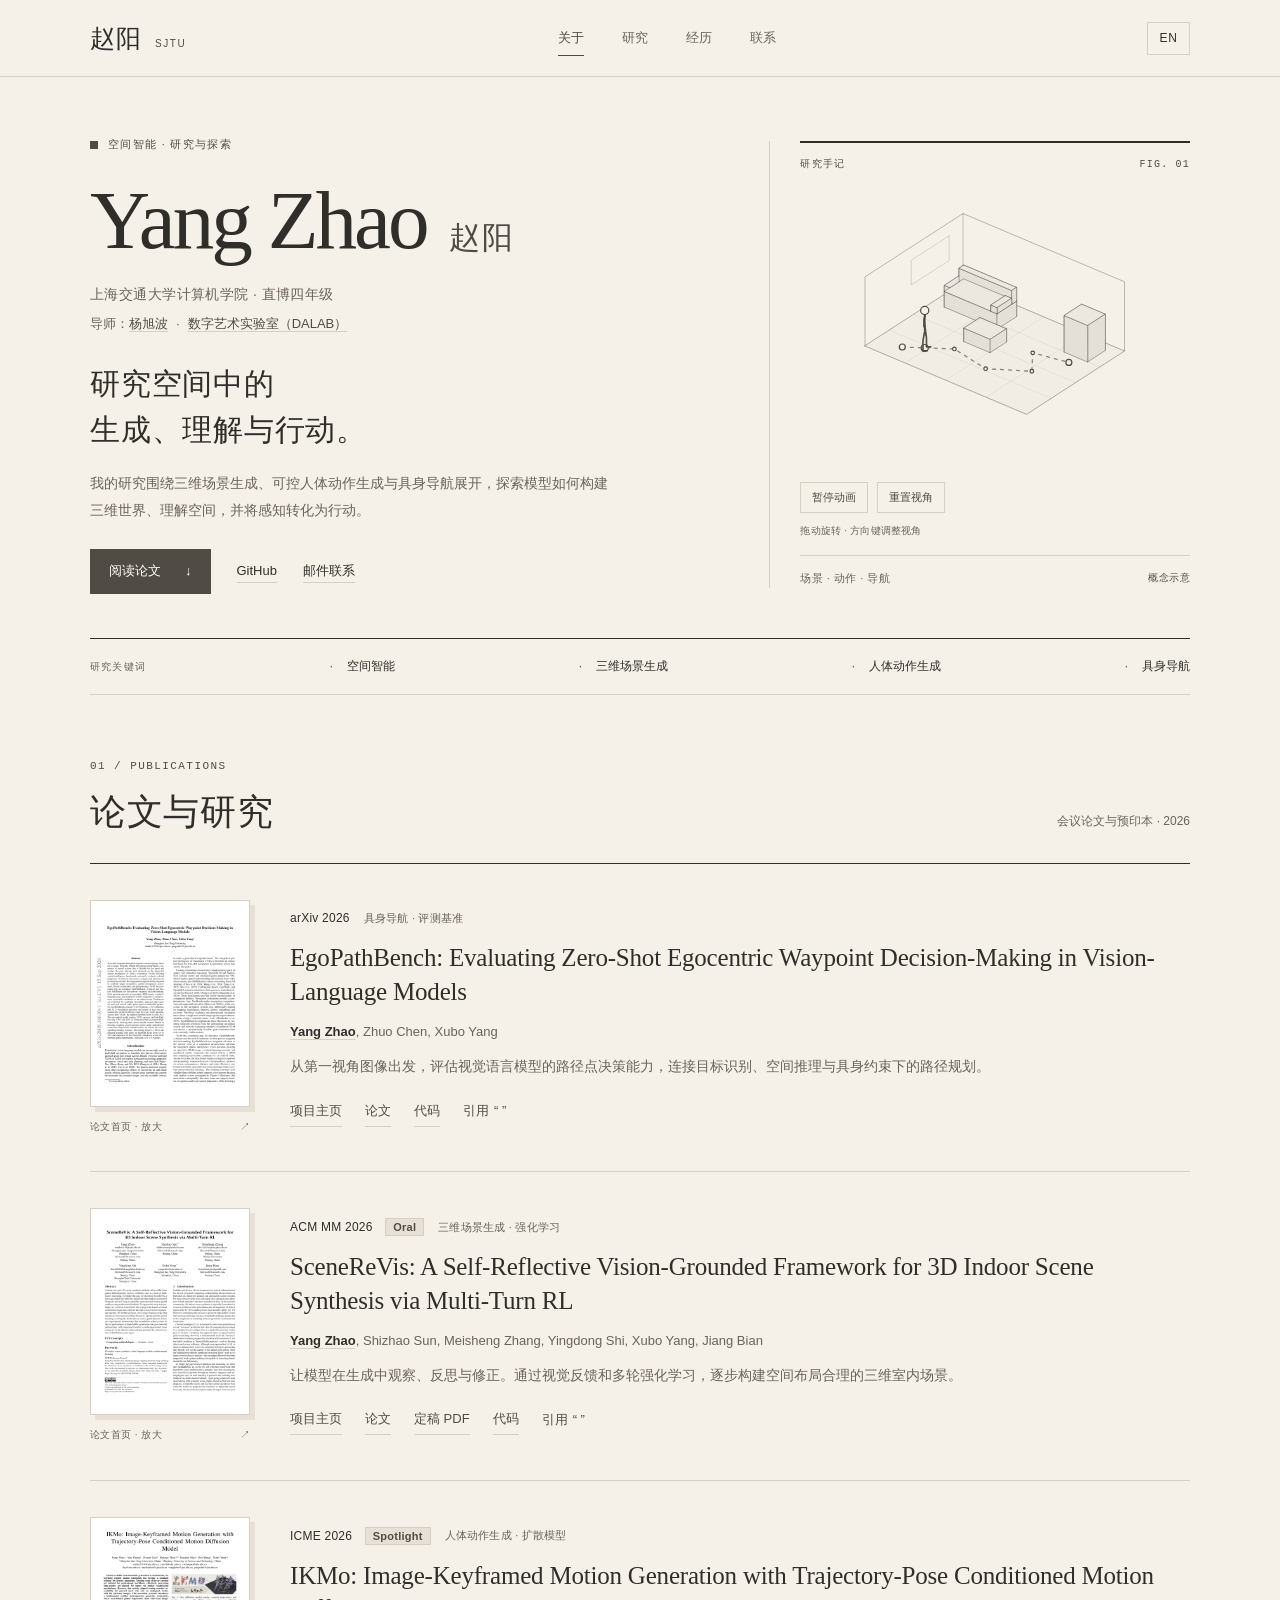
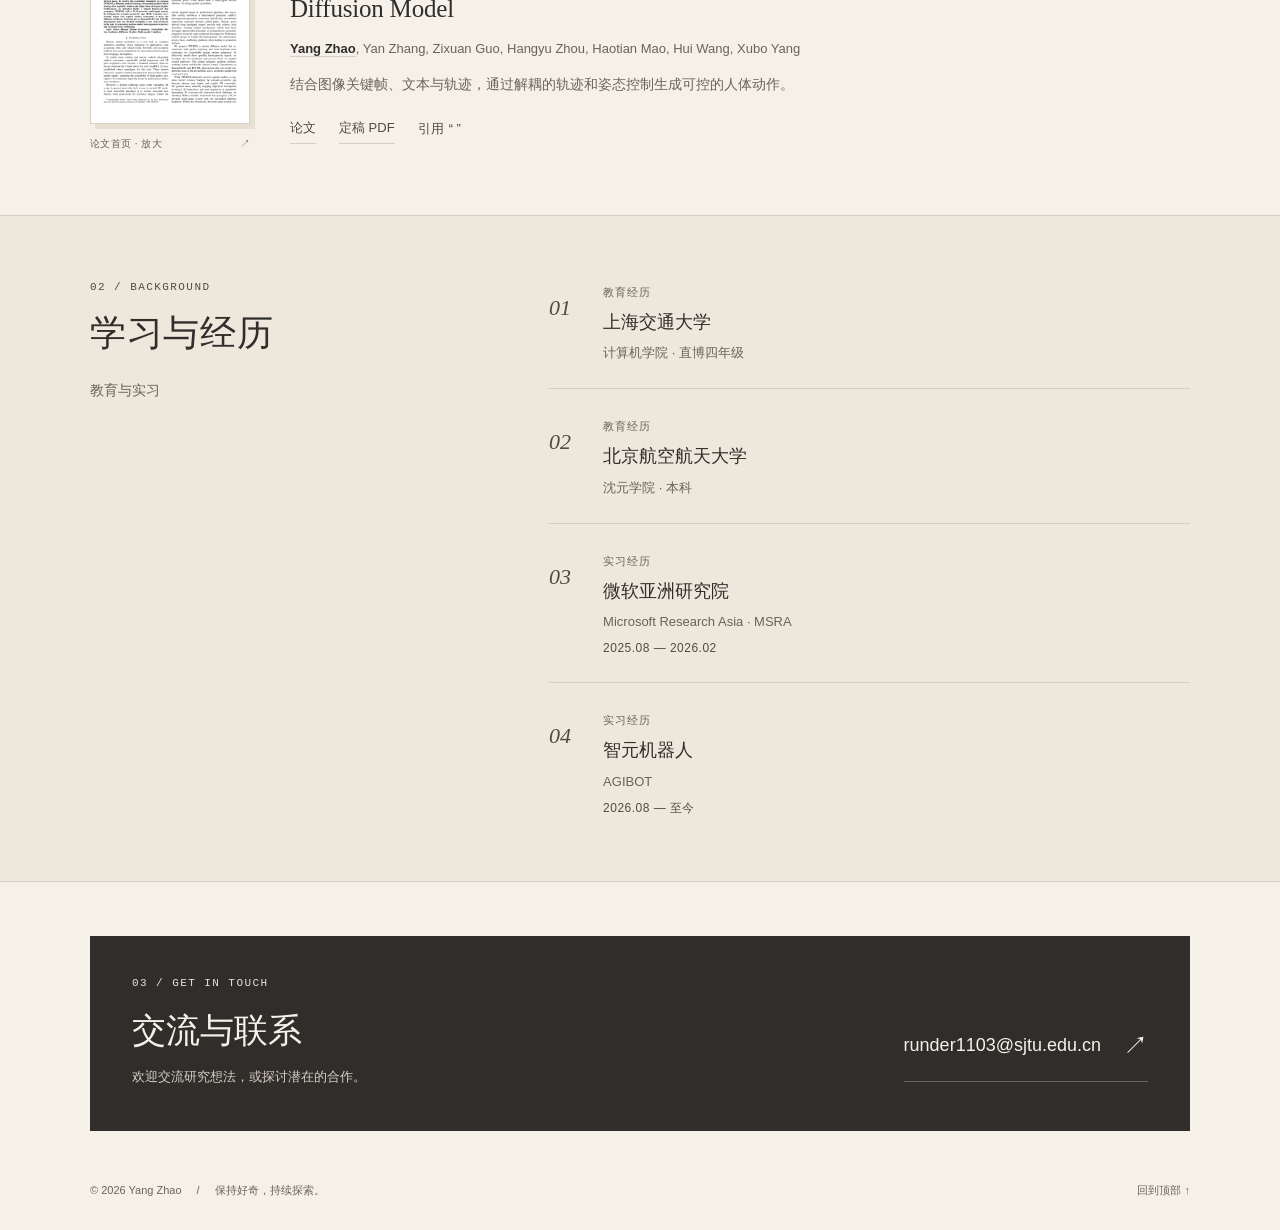
==== commit 1bd89ecf: "补全学术经历并提供交互空间图和三套配色预览" ====
--- a/site/index.html
+++ b/site/index.html
@@ -4,14 +4,16 @@
   <meta charset="UTF-8">
   <meta name="viewport" content="width=device-width, initial-scale=1">
   <meta name="theme-color" content="#f5f1e9">
-  <meta name="description" content="赵阳 Yang Zhao，上海交通大学直博四年级。研究方向包括空间智能、三维场景生成、可控人体动作生成与具身导航。">
+  <meta name="description" content="赵阳 Yang Zhao，上海交通大学计算机学院直博四年级，导师杨旭波。本科毕业于北京航空航天大学沈元学院。研究方向包括空间智能、三维场景生成、可控人体动作生成与具身导航。">
   <meta property="og:title" content="赵阳 Yang Zhao · Academic Homepage">
   <meta property="og:description" content="Spatial intelligence, 3D scene generation, controllable human motion, and embodied navigation. Shanghai Jiao Tong University.">
   <meta property="og:type" content="website">
   <title>赵阳 Yang Zhao · 学术主页</title>
   <link rel="icon" href="assets/favicon.svg" type="image/svg+xml">
-  <link rel="stylesheet" href="styles.css?v=research-journal-20261015">
+  <script src="theme.js?v=20261015"></script>
+  <link rel="stylesheet" href="styles.css?v=theme-editions-20261015">
   <script src="script.js" defer></script>
+  <script src="spatial-scene.js?v=20261015" defer></script>
 </head>
 <body>
   <a class="skip-link" href="#main" data-zh="跳到主要内容" data-en="Skip to content">跳到主要内容</a>
@@ -33,7 +35,8 @@
       <div class="hero-copy">
         <p class="eyebrow"><span class="profile-mark" aria-hidden="true"></span> <span data-zh="空间智能 · 研究与探索" data-en="SPATIAL INTELLIGENCE · RESEARCH & EXPLORATION">空间智能 · 研究与探索</span></p>
         <h1 id="name">Yang Zhao<span class="chinese-name">赵阳</span></h1>
-        <p class="affiliation" data-zh="上海交通大学 · 直博四年级" data-en="Fourth-year Ph.D. student · Shanghai Jiao Tong University">上海交通大学 · 直博四年级</p>
+        <p class="affiliation" data-zh="上海交通大学计算机学院 · 直博四年级" data-en="Fourth-year Ph.D. student · School of Computer Science, Shanghai Jiao Tong University">上海交通大学计算机学院 · 直博四年级</p>
+        <p class="profile-detail"><span data-zh="导师：" data-en="Advisor: ">导师：</span><a href="https://www.cs.sjtu.edu.cn/en/jiaoshiml/yangxubo.html" target="_blank" rel="noopener noreferrer" data-zh="杨旭波" data-en="Xubo Yang">杨旭波</a><span class="profile-separator" aria-hidden="true">·</span><a href="http://dalab.se.sjtu.edu.cn/www/home/" target="_blank" rel="noopener noreferrer" data-zh="数字艺术实验室（DALAB）" data-en="Digital ART Laboratory (DALAB)">数字艺术实验室（DALAB）</a></p>
         <h2 class="hero-statement" data-zh="研究空间中的\n生成、理解与行动。" data-en="Generation, understanding,\nand action in 3D spaces.">研究空间中的<br>生成、理解与行动。</h2>
         <p class="hero-description" data-zh="我的研究围绕三维场景生成、可控人体动作生成与具身导航展开，探索模型如何构建三维世界、理解空间，并将感知转化为行动。" data-en="My research spans 3D scene generation, controllable human motion, and embodied navigation. I explore how models build 3D worlds, understand space, and translate perception into action.">我的研究围绕三维场景生成、可控人体动作生成与具身导航展开，探索模型如何构建三维世界、理解空间，并将感知转化为行动。</p>
         <div class="hero-links">
@@ -42,9 +45,11 @@
           <a class="text-link" href="mailto:runder1103@sjtu.edu.cn"><span data-zh="邮件联系" data-en="Email">邮件联系</span></a>
         </div>
       </div>
-      <figure class="hero-visual" aria-label="研究方向概念示意图" data-label-zh="研究方向概念示意图" data-label-en="Conceptual illustration of my research interests">
+      <figure class="hero-visual" aria-label="可交互的研究方向概念示意图" data-label-zh="可交互的研究方向概念示意图" data-label-en="Interactive conceptual illustration of my research interests">
         <div class="figure-top"><span data-zh="研究手记" data-en="RESEARCH NOTES">研究手记</span><span>FIG. 01</span></div>
-        <img src="assets/research-map.svg" alt="房间结构、人体姿态与行动路径组成的研究概念线稿" data-label-zh="房间结构、人体姿态与行动路径组成的研究概念线稿" data-label-en="A conceptual line drawing of a room, a human pose, and an action path" width="480" height="400" fetchpriority="high">
+        <canvas id="spatial-canvas" width="480" height="360" tabindex="0" aria-describedby="scene-hint" aria-label="可拖动旋转的三维房间与人体路径动画" data-label-zh="可拖动旋转的三维房间与人体路径动画" data-label-en="A draggable 3D room with an animated human following a path"><img src="assets/research-map.svg" alt="房间结构、人体姿态与行动路径组成的研究概念线稿" data-label-zh="房间结构、人体姿态与行动路径组成的研究概念线稿" data-label-en="A conceptual line drawing of a room, a human pose, and an action path" width="480" height="400"></canvas>
+        <div class="scene-controls"><button id="scene-toggle" type="button" aria-pressed="true" data-zh="暂停动画" data-en="Pause">暂停动画</button><button id="scene-reset" type="button" data-zh="重置视角" data-en="Reset view">重置视角</button></div>
+        <p id="scene-hint" data-zh="拖动旋转 · 方向键调整视角" data-en="Drag to orbit · Arrow keys to rotate">拖动旋转 · 方向键调整视角</p>
         <figcaption><span data-zh="场景 · 动作 · 导航" data-en="SCENES · MOTION · NAVIGATION">场景 · 动作 · 导航</span><span data-zh="概念示意" data-en="CONCEPT SKETCH">概念示意</span></figcaption>
       </figure>
     </section>
@@ -125,9 +130,10 @@
       <div class="content-width experience-layout">
         <div class="section-heading"><div><p class="eyebrow section-kicker">02 / BACKGROUND</p><h2 id="experience-title" data-zh="学习与经历" data-en="Background">学习与经历</h2><p class="experience-intro" data-zh="教育与实习" data-en="Education & internships">教育与实习</p></div></div>
         <div class="experience-list">
-          <article class="experience-item"><div><span class="experience-type" data-zh="教育经历" data-en="EDUCATION">教育经历</span><h3 data-zh="上海交通大学" data-en="Shanghai Jiao Tong University">上海交通大学</h3><p data-zh="直博 · 四年级" data-en="Direct-entry Ph.D. · Fourth year">直博 · 四年级</p></div><span class="experience-index" aria-hidden="true">01</span></article>
-          <article class="experience-item"><div><span class="experience-type" data-zh="实习经历" data-en="INTERNSHIP">实习经历</span><h3 data-zh="微软亚洲研究院" data-en="Microsoft Research Asia">微软亚洲研究院</h3><p>Microsoft Research Asia · MSRA</p></div><span class="experience-index" aria-hidden="true">02</span></article>
-          <article class="experience-item"><div><span class="experience-type" data-zh="实习经历" data-en="INTERNSHIP">实习经历</span><h3 data-zh="智元机器人" data-en="AGIBOT">智元机器人</h3><p>AGIBOT</p></div><span class="experience-index" aria-hidden="true">03</span></article>
+          <article class="experience-item"><div><span class="experience-type" data-zh="教育经历" data-en="EDUCATION">教育经历</span><h3 data-zh="上海交通大学" data-en="Shanghai Jiao Tong University">上海交通大学</h3><p data-zh="计算机学院 · 直博四年级" data-en="School of Computer Science · Direct-entry Ph.D., year 4">计算机学院 · 直博四年级</p></div><span class="experience-index" aria-hidden="true">01</span></article>
+          <article class="experience-item"><div><span class="experience-type" data-zh="教育经历" data-en="EDUCATION">教育经历</span><h3 data-zh="北京航空航天大学" data-en="Beihang University">北京航空航天大学</h3><p data-zh="沈元学院 · 本科" data-en="Shen Yuan Honors College · Undergraduate studies">沈元学院 · 本科</p></div><span class="experience-index" aria-hidden="true">02</span></article>
+          <article class="experience-item"><div><span class="experience-type" data-zh="实习经历" data-en="INTERNSHIP">实习经历</span><h3 data-zh="微软亚洲研究院" data-en="Microsoft Research Asia">微软亚洲研究院</h3><p>Microsoft Research Asia · MSRA</p><p class="experience-dates" data-zh="2025.08 — 2026.02" data-en="Aug 2025 — Feb 2026">2025.08 — 2026.02</p></div><span class="experience-index" aria-hidden="true">03</span></article>
+          <article class="experience-item"><div><span class="experience-type" data-zh="实习经历" data-en="INTERNSHIP">实习经历</span><h3 data-zh="智元机器人" data-en="AGIBOT">智元机器人</h3><p>AGIBOT</p><p class="experience-dates" data-zh="2026.08 — 至今" data-en="Aug 2026 — Present">2026.08 — 至今</p></div><span class="experience-index" aria-hidden="true">04</span></article>
         </div>
       </div>
     </section>
--- a/site/styles.css
+++ b/site/styles.css
@@ -2,16 +2,32 @@
   --paper: #f5f1e9;
   --ink: #302e2b;
   --muted: #6b625b;
-  --accent: #823d45;
-  --accent-light: #ece0dc;
+  --accent: #514b45;
+  --accent-light: #e6e0d6;
   --line: #d7cfc2;
+  --surface: #ede7dc;
+  --shadow: #e8e0d4;
   --serif: 'Iowan Old Style', Baskerville, Georgia, 'Songti SC', 'Noto Serif CJK SC', serif;
   --sans: -apple-system, BlinkMacSystemFont, 'Segoe UI', 'PingFang SC', 'Microsoft YaHei', sans-serif;
+}
+:root[data-theme="copper"] {
+  --accent: #975b36;
+  --accent-light: #eee0cf;
+}
+:root[data-theme="lilac"] {
+  --paper: #f6f4f5;
+  --ink: #35313b;
+  --muted: #716b75;
+  --accent: #716080;
+  --accent-light: #e9e2ed;
+  --line: #ded7de;
+  --surface: #ece8ec;
+  --shadow: #e6dfe6;
 }
 * { box-sizing: border-box; }
 html { scroll-behavior: smooth; scroll-padding-top: 100px; }
 body { margin: 0; background: var(--paper); color: var(--ink); font-family: var(--sans); font-size: 15px; line-height: 1.75; -webkit-font-smoothing: antialiased; }
-::selection { background: #e2c6bd; color: #4c252b; }
+::selection { background: var(--accent-light); color: var(--ink); }
 a { color: inherit; text-decoration: none; }
 button { font: inherit; }
 button, a { -webkit-tap-highlight-color: transparent; }
@@ -21,7 +37,7 @@
 img { display: block; max-width: 100%; }
 h1, h2, h3, p, figure { margin: 0; }
 .content-width { width: min(1100px, calc(100% - 96px)); margin-inline: auto; }
-.site-header { position: sticky; top: 0; z-index: 10; background: rgba(245, 241, 233, .96); backdrop-filter: blur(12px); border-bottom: 1px solid var(--line); }
+.site-header { position: sticky; top: 0; z-index: 10; background: var(--paper); border-bottom: 1px solid var(--line); }
 .header-inner { width: min(1100px, calc(100% - 96px)); height: 76px; margin-inline: auto; display: flex; align-items: center; justify-content: space-between; gap: 24px; }
 .wordmark { display: flex; align-items: baseline; gap: 13px; font-family: var(--serif); font-size: 25px; line-height: 1; letter-spacing: .04em; white-space: nowrap; }
 .wordmark-detail { color: var(--accent); font-family: var(--sans); font-size: 10px; letter-spacing: .16em; }
@@ -42,17 +58,27 @@
 h1 { display: flex; flex-wrap: wrap; align-items: baseline; gap: 22px; font-family: var(--serif); font-size: clamp(66px, 6.5vw, 88px); line-height: 1.13; font-weight: 400; letter-spacing: -3px; margin-top: 19px; }
 .chinese-name { font-size: 31px; letter-spacing: .08em; font-weight: 400; color: var(--accent); }
 .affiliation { margin-top: 15px; font-size: 14px; color: var(--muted); letter-spacing: .03em; }
+.profile-detail { margin-top: 6px; color: var(--muted); font-size: 13px; }
+.profile-detail a { color: var(--accent); text-decoration: underline; text-decoration-color: var(--line); text-underline-offset: 3px; }
+.profile-detail a:hover { text-decoration-color: var(--accent); }
+.profile-separator { margin-inline: 8px; color: var(--muted); }
 .hero-statement { margin-top: 25px; font-family: var(--serif); font-size: 30px; line-height: 1.55; font-weight: 400; letter-spacing: .025em; white-space: pre-line; }
 .hero-description { margin-top: 16px; max-width: 520px; color: var(--muted); font-size: 14px; line-height: 1.95; }
 .hero-links { margin-top: 25px; display: flex; align-items: center; flex-wrap: wrap; gap: 26px; }
 .button { display: inline-flex; align-items: center; justify-content: center; gap: 24px; border: 0; border-radius: 0; padding: 11px 19px; font-size: 13px; font-weight: 500; }
 .primary-button { background: var(--accent); color: white; transition: background .2s, transform .2s; }
-.primary-button:hover { background: #642c33; transform: translateY(-2px); }
-.text-link { display: inline-flex; gap: 8px; font-size: 13px; border-bottom: 1px solid #b9a99b; }
+.primary-button:hover { background: var(--ink); transform: translateY(-2px); }
+.text-link { display: inline-flex; gap: 8px; font-size: 13px; border-bottom: 1px solid var(--line); }
 .text-link:hover { color: var(--accent); text-decoration: underline; text-underline-offset: 5px; }
 .hero-visual { border-left: 1px solid var(--line); padding-left: 30px; }
 .figure-top { display: flex; justify-content: space-between; padding-top: 13px; border-top: 2px solid var(--ink); font-family: monospace; font-size: 10px; color: var(--accent); letter-spacing: .12em; }
-.hero-visual > img { width: 100%; height: auto; object-fit: contain; margin-block: 4px; }
+.hero-visual canvas { display: block; width: 100%; height: auto; aspect-ratio: 4 / 3; margin-block: 8px; touch-action: none; cursor: grab; }
+.hero-visual canvas:active { cursor: grabbing; }
+.hero-visual canvas:focus-visible { outline: 1px solid var(--accent); outline-offset: 4px; }
+.scene-controls { display: flex; flex-wrap: wrap; gap: 9px; }
+.scene-controls button { border: 1px solid var(--line); background: transparent; padding: 5px 11px; color: var(--accent); font-size: 11px; }
+.scene-controls button:hover { background: var(--accent-light); border-color: var(--accent); }
+#scene-hint { margin-block: 9px 15px; color: var(--muted); font-size: 10px; letter-spacing: .02em; }
 .hero-visual figcaption { border-top: 1px solid var(--line); display: flex; justify-content: space-between; gap: 16px; padding-top: 13px; font-size: 11px; color: var(--muted); letter-spacing: .04em; }
 .hero-visual figcaption span:last-child { font-size: 10px; color: var(--accent); }
 .research-interests { display: flex; align-items: center; justify-content: space-between; flex-wrap: wrap; gap: 10px 24px; padding: 17px 0; border-top: 1px solid var(--ink); border-bottom: 1px solid var(--line); }
@@ -69,24 +95,24 @@
 .paper { display: grid; grid-template-columns: 160px minmax(0, 1fr); gap: 40px; padding: 36px 0; border-bottom: 1px solid var(--line); align-items: center; }
 .paper:last-child { padding-bottom: 0; border-bottom: 0; }
 .paper-visual { display: block; }
-.paper-image-wrap { aspect-ratio: 900 / 1165; background: #fff; border: 1px solid #d7cfc2; box-shadow: 5px 5px 0 #e8e0d4; transition: border-color .2s, box-shadow .2s; }
+.paper-image-wrap { aspect-ratio: 900 / 1165; background: #fff; border: 1px solid var(--line); box-shadow: 5px 5px 0 var(--shadow); transition: border-color .2s, box-shadow .2s; }
 .paper-image-wrap img { width: 100%; height: auto; object-fit: contain; }
-.paper-visual:hover .paper-image-wrap { border-color: var(--accent); box-shadow: 5px 5px 0 #d8c2bb; }
+.paper-visual:hover .paper-image-wrap { border-color: var(--accent); box-shadow: 5px 5px 0 var(--accent-light); }
 .image-caption { padding: 11px 0 0; display: flex; justify-content: space-between; align-items: center; font-size: 10px; letter-spacing: .04em; color: var(--muted); }
 .paper-meta { display: flex; align-items: center; flex-wrap: wrap; gap: 14px; color: var(--muted); font-size: 11px; letter-spacing: .02em; margin-bottom: 12px; }
 .paper-badge { color: var(--ink); font-size: 12px; letter-spacing: .02em; }
-.paper-badge strong { margin-left: 9px; padding: 2px 7px; border: 1px solid #c8a1a2; color: var(--accent); background: var(--accent-light); font-size: 11px; font-weight: 600; }
+.paper-badge strong { margin-left: 9px; padding: 2px 7px; border: 1px solid var(--line); color: var(--accent); background: var(--accent-light); font-size: 11px; font-weight: 600; }
 .paper h3 { font-family: var(--serif); font-size: 25px; line-height: 1.35; font-weight: 400; letter-spacing: -.2px; }
 .paper h3 a:hover { color: var(--accent); }
 .authors { color: var(--muted); font-size: 13px; line-height: 1.8; margin-top: 11px; }
-.authors strong { font-weight: 600; color: var(--ink); text-decoration: underline; text-decoration-color: #b9a99b; text-underline-offset: 3px; }
+.authors strong { font-weight: 600; color: var(--ink); text-decoration: underline; text-decoration-color: var(--line); text-underline-offset: 3px; }
 .paper-description { color: var(--muted); font-size: 14px; line-height: 1.9; margin-top: 10px; }
 .paper-links { display: flex; align-items: center; flex-wrap: wrap; gap: 23px; margin-top: 17px; }
 .paper-links a, .citation-button { color: var(--accent); font-size: 13px; padding: 3px 0; }
-.paper-links a { border-bottom: 1px solid #cdbab7; }
-.paper-links a:hover, .citation-button:hover { color: #54262c; text-decoration: underline; text-underline-offset: 4px; }
+.paper-links a { border-bottom: 1px solid var(--line); }
+.paper-links a:hover, .citation-button:hover { color: var(--ink); text-decoration: underline; text-underline-offset: 4px; }
 .citation-button { border: 0; background: none; display: flex; align-items: center; gap: 5px; }
-.experience-section { background: #ede7dc; border-block: 1px solid var(--line); }
+.experience-section { background: var(--surface); border-block: 1px solid var(--line); }
 .experience-layout { display: grid; grid-template-columns: .85fr 1.4fr; gap: 70px; }
 .experience-section .section-heading { align-items: flex-start; }
 .experience-intro { margin-top: 20px; font-size: 14px; line-height: 1.9; color: var(--muted); white-space: pre-line; }
@@ -96,17 +122,18 @@
 .experience-type { color: var(--muted); font-size: 11px; letter-spacing: .1em; }
 .experience-item h3 { font-size: 18px; font-weight: 500; margin-top: 3px; }
 .experience-item p { color: var(--muted); font-size: 13px; margin-top: 4px; }
+.experience-item .experience-dates { color: var(--accent); font-size: 12px; letter-spacing: .04em; font-variant-numeric: tabular-nums; }
 .experience-index { order: -1; font-family: var(--serif); font-style: italic; font-size: 22px; color: var(--accent); padding-top: 11px; }
 .contact-section { margin-block: 54px 30px; padding: 38px 42px 42px; background: var(--ink); color: var(--paper); }
-.contact-section .section-kicker { color: #dfb8ae; }
+.contact-section .section-kicker { color: var(--accent-light); }
 .contact-layout { display: flex; align-items: center; justify-content: space-between; gap: 40px; }
 .contact-layout h2 { font-family: var(--serif); font-size: 34px; line-height: 1.5; font-weight: 400; }
-.contact-layout p { color: #c9c0b5; font-size: 13px; margin-top: 10px; }
-.contact-email { display: flex; align-items: center; gap: 22px; border-bottom: 1px solid #a18a7a; color: #f1d5c9; font-size: 18px; padding: 13px 0; white-space: nowrap; }
+.contact-layout p { color: var(--line); font-size: 13px; margin-top: 10px; }
+.contact-email { display: flex; align-items: center; gap: 22px; border-bottom: 1px solid var(--muted); color: var(--paper); font-size: 18px; padding: 13px 0; white-space: nowrap; }
 .contact-email span { font-size: 25px; transition: transform .2s; }
 .contact-email:hover span { transform: translate(3px, -3px); }
 .site-footer { display: flex; justify-content: space-between; align-items: center; gap: 20px; padding-block: 20px 30px; color: var(--muted); font-size: 11px; }
-.footer-divider { color: #b1a493; margin-inline: 12px; }
+.footer-divider { color: var(--muted); margin-inline: 12px; }
 .site-footer a:hover { color: var(--accent); }
 dialog { max-width: min(680px, calc(100vw - 40px)); width: 680px; max-height: calc(100dvh - 60px); border: 1px solid var(--line); border-radius: 2px; background: var(--paper); color: var(--ink); padding: 30px; box-shadow: 0 24px 100px #302e2b33; }
 dialog::backdrop { background: #302e2b77; backdrop-filter: blur(5px); }
@@ -114,7 +141,7 @@
 .dialog-heading h2 { font-family: var(--serif); font-weight: 400; font-size: 27px; }
 .close-dialog { border: 1px solid var(--line); border-radius: 50%; background: none; width: 34px; height: 34px; font-size: 24px; line-height: 1; }
 .close-dialog:hover { background: var(--accent-light); }
-pre { white-space: pre-wrap; overflow-wrap: anywhere; padding: 20px; background: #eae3d7; font-size: 12px; line-height: 1.9; max-height: 50dvh; overflow-y: auto; border-radius: 0; }
+pre { white-space: pre-wrap; overflow-wrap: anywhere; padding: 20px; background: var(--surface); font-size: 12px; line-height: 1.9; max-height: 50dvh; overflow-y: auto; border-radius: 0; }
 .dialog-footer { margin-top: 20px; display: flex; justify-content: space-between; align-items: center; gap: 20px; }
 #copy-status { font-size: 11px; color: var(--accent); }
 @media (max-width: 1000px) {
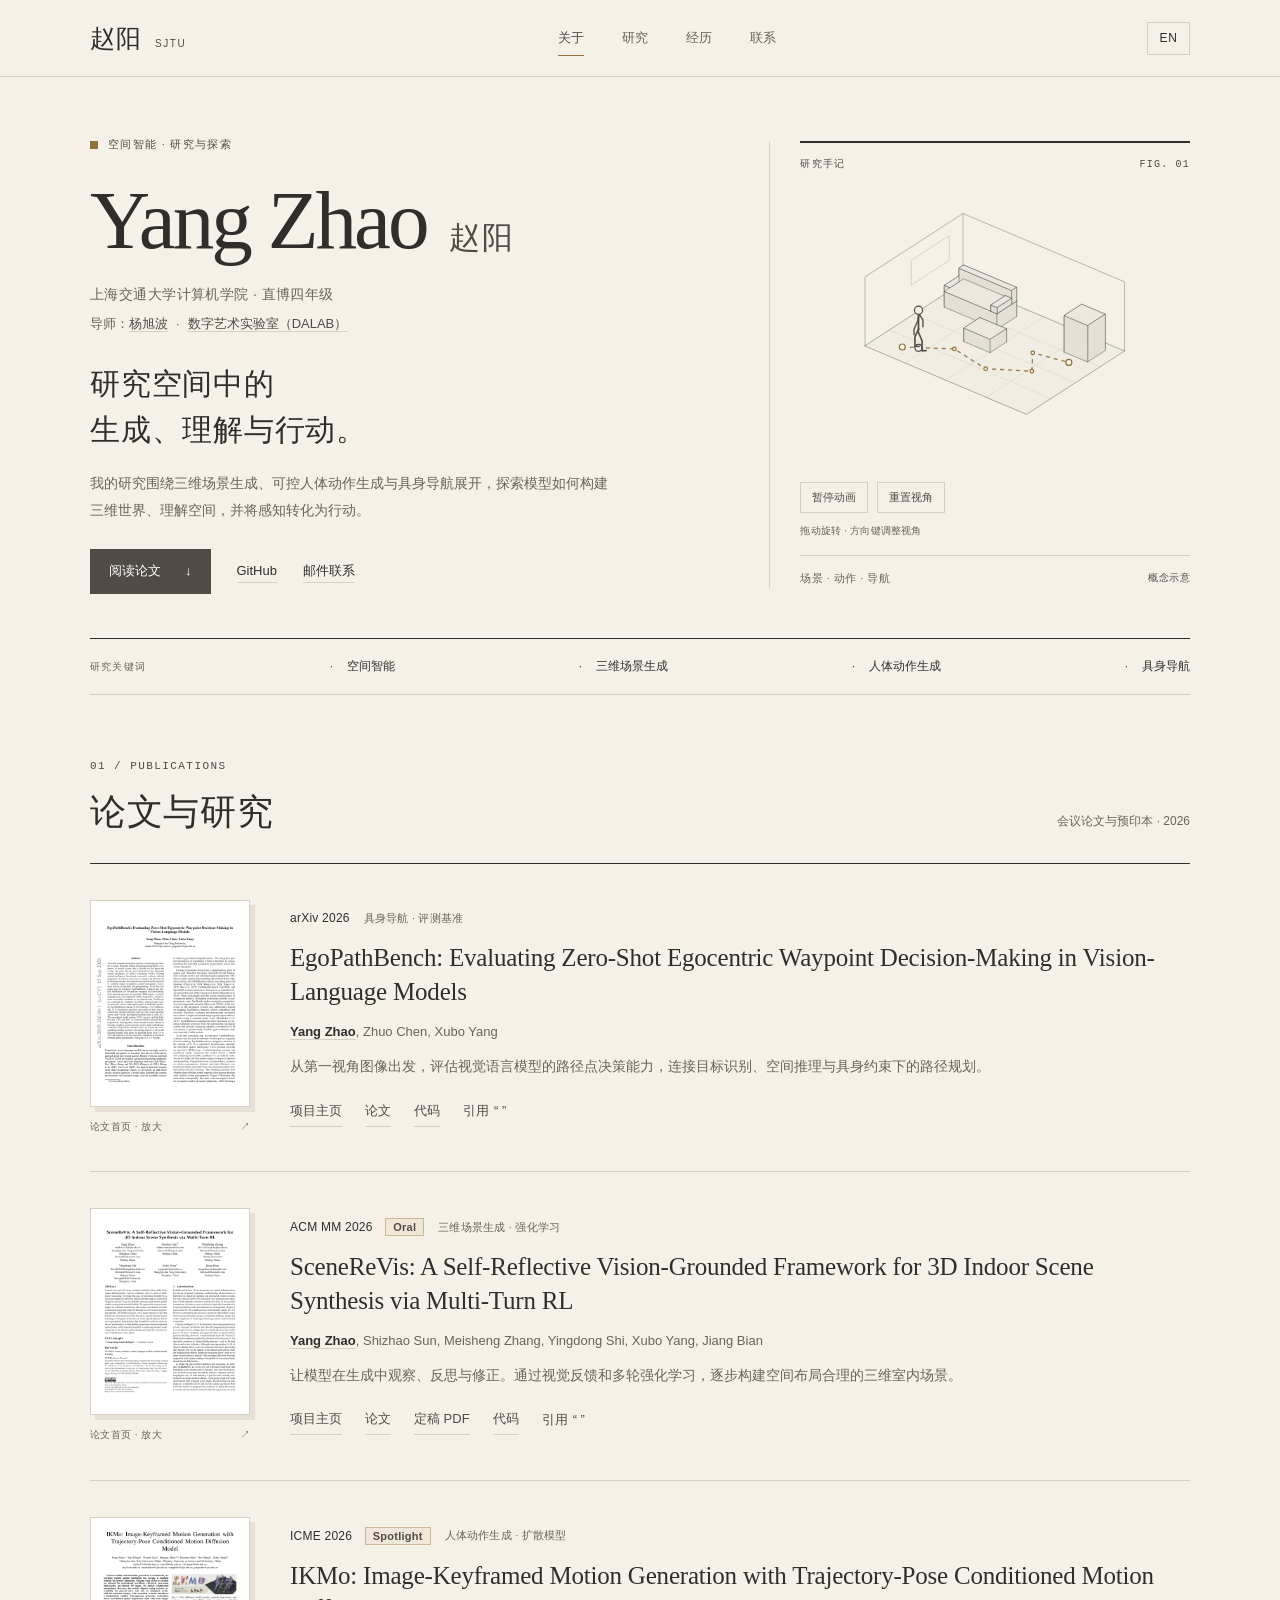
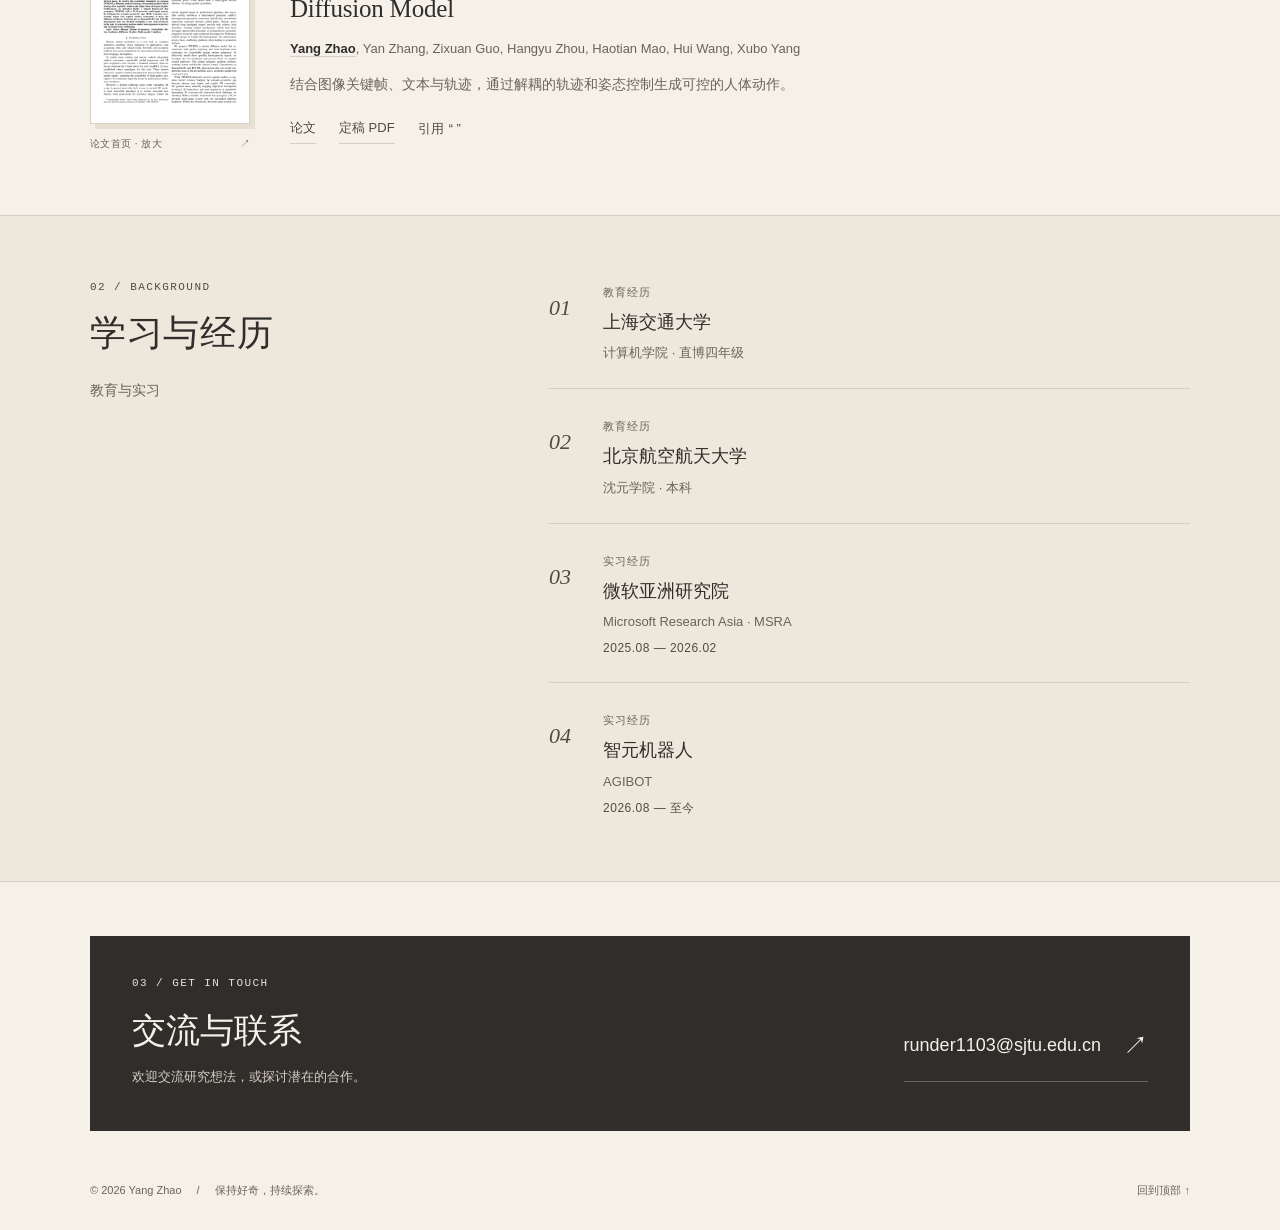
==== commit 3b230f7e: "为纸墨主题添加克制的赭金点缀" ====
--- a/site/index.html
+++ b/site/index.html
@@ -11,9 +11,9 @@
   <title>赵阳 Yang Zhao · 学术主页</title>
   <link rel="icon" href="assets/favicon.svg" type="image/svg+xml">
   <script src="theme.js?v=20261015"></script>
-  <link rel="stylesheet" href="styles.css?v=theme-editions-20261015">
+  <link rel="stylesheet" href="styles.css?v=paper-detail-20261015">
   <script src="script.js" defer></script>
-  <script src="spatial-scene.js?v=20261015" defer></script>
+  <script src="spatial-scene.js?v=paper-detail-20261015" defer></script>
 </head>
 <body>
   <a class="skip-link" href="#main" data-zh="跳到主要内容" data-en="Skip to content">跳到主要内容</a>
--- a/site/styles.css
+++ b/site/styles.css
@@ -4,11 +4,19 @@
   --muted: #6b625b;
   --accent: #514b45;
   --accent-light: #e6e0d6;
+  --detail: var(--accent);
+  --detail-light: var(--accent-light);
+  --detail-line: var(--line);
   --line: #d7cfc2;
   --surface: #ede7dc;
   --shadow: #e8e0d4;
   --serif: 'Iowan Old Style', Baskerville, Georgia, 'Songti SC', 'Noto Serif CJK SC', serif;
   --sans: -apple-system, BlinkMacSystemFont, 'Segoe UI', 'PingFang SC', 'Microsoft YaHei', sans-serif;
+}
+:root[data-theme="paper"] {
+  --detail: #94713c;
+  --detail-light: #efe7d8;
+  --detail-line: #cab894;
 }
 :root[data-theme="copper"] {
   --accent: #975b36;
@@ -43,7 +51,7 @@
 .wordmark-detail { color: var(--accent); font-family: var(--sans); font-size: 10px; letter-spacing: .16em; }
 nav { display: flex; gap: 38px; align-items: center; }
 nav a { position: relative; font-size: 13px; color: var(--muted); padding: 14px 0; transition: color .2s; }
-nav a::after { position: absolute; content: ''; width: 100%; height: 1px; background: var(--accent); bottom: 7px; left: 0; opacity: 0; }
+nav a::after { position: absolute; content: ''; width: 100%; height: 1px; background: var(--detail); bottom: 7px; left: 0; opacity: 0; }
 nav a.active, nav a:hover { color: var(--accent); }
 nav a.active::after { opacity: 1; }
 .language-toggle { border: 1px solid var(--line); background: transparent; border-radius: 0; padding: 5px 11px; font-size: 12px; letter-spacing: .08em; }
@@ -54,7 +62,7 @@
 .hero { padding-top: 58px; padding-bottom: 44px; display: grid; grid-template-columns: 1.3fr .9fr; gap: 72px; align-items: center; }
 .eyebrow { font-size: 10px; letter-spacing: .16em; font-weight: 500; color: var(--muted); }
 .hero .eyebrow { display: flex; align-items: center; gap: 10px; font-size: 11px; letter-spacing: .12em; color: var(--accent); }
-.profile-mark { width: 8px; height: 8px; background: var(--accent); flex-shrink: 0; }
+.profile-mark { width: 8px; height: 8px; background: var(--detail); flex-shrink: 0; }
 h1 { display: flex; flex-wrap: wrap; align-items: baseline; gap: 22px; font-family: var(--serif); font-size: clamp(66px, 6.5vw, 88px); line-height: 1.13; font-weight: 400; letter-spacing: -3px; margin-top: 19px; }
 .chinese-name { font-size: 31px; letter-spacing: .08em; font-weight: 400; color: var(--accent); }
 .affiliation { margin-top: 15px; font-size: 14px; color: var(--muted); letter-spacing: .03em; }
@@ -101,7 +109,7 @@
 .image-caption { padding: 11px 0 0; display: flex; justify-content: space-between; align-items: center; font-size: 10px; letter-spacing: .04em; color: var(--muted); }
 .paper-meta { display: flex; align-items: center; flex-wrap: wrap; gap: 14px; color: var(--muted); font-size: 11px; letter-spacing: .02em; margin-bottom: 12px; }
 .paper-badge { color: var(--ink); font-size: 12px; letter-spacing: .02em; }
-.paper-badge strong { margin-left: 9px; padding: 2px 7px; border: 1px solid var(--line); color: var(--accent); background: var(--accent-light); font-size: 11px; font-weight: 600; }
+.paper-badge strong { margin-left: 9px; padding: 2px 7px; border: 1px solid var(--detail-line); color: var(--accent); background: var(--detail-light); font-size: 11px; font-weight: 600; }
 .paper h3 { font-family: var(--serif); font-size: 25px; line-height: 1.35; font-weight: 400; letter-spacing: -.2px; }
 .paper h3 a:hover { color: var(--accent); }
 .authors { color: var(--muted); font-size: 13px; line-height: 1.8; margin-top: 11px; }
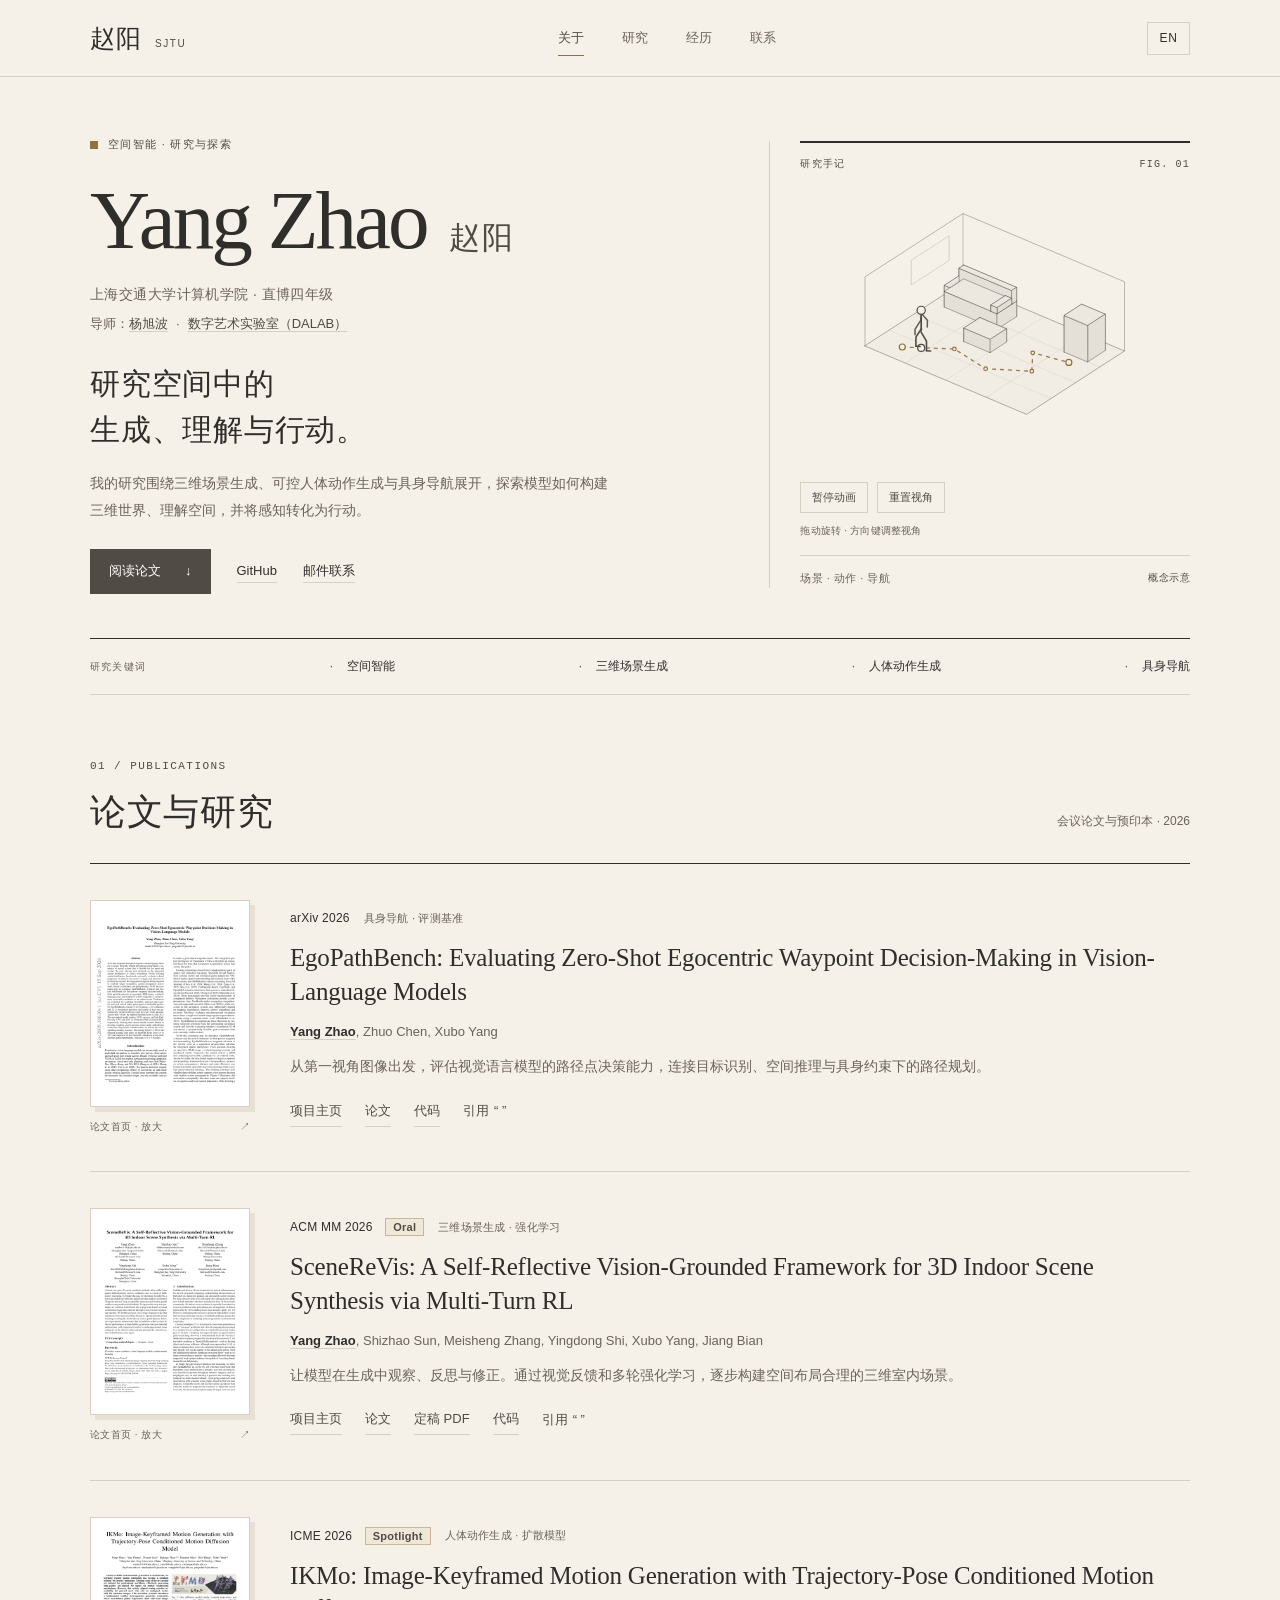
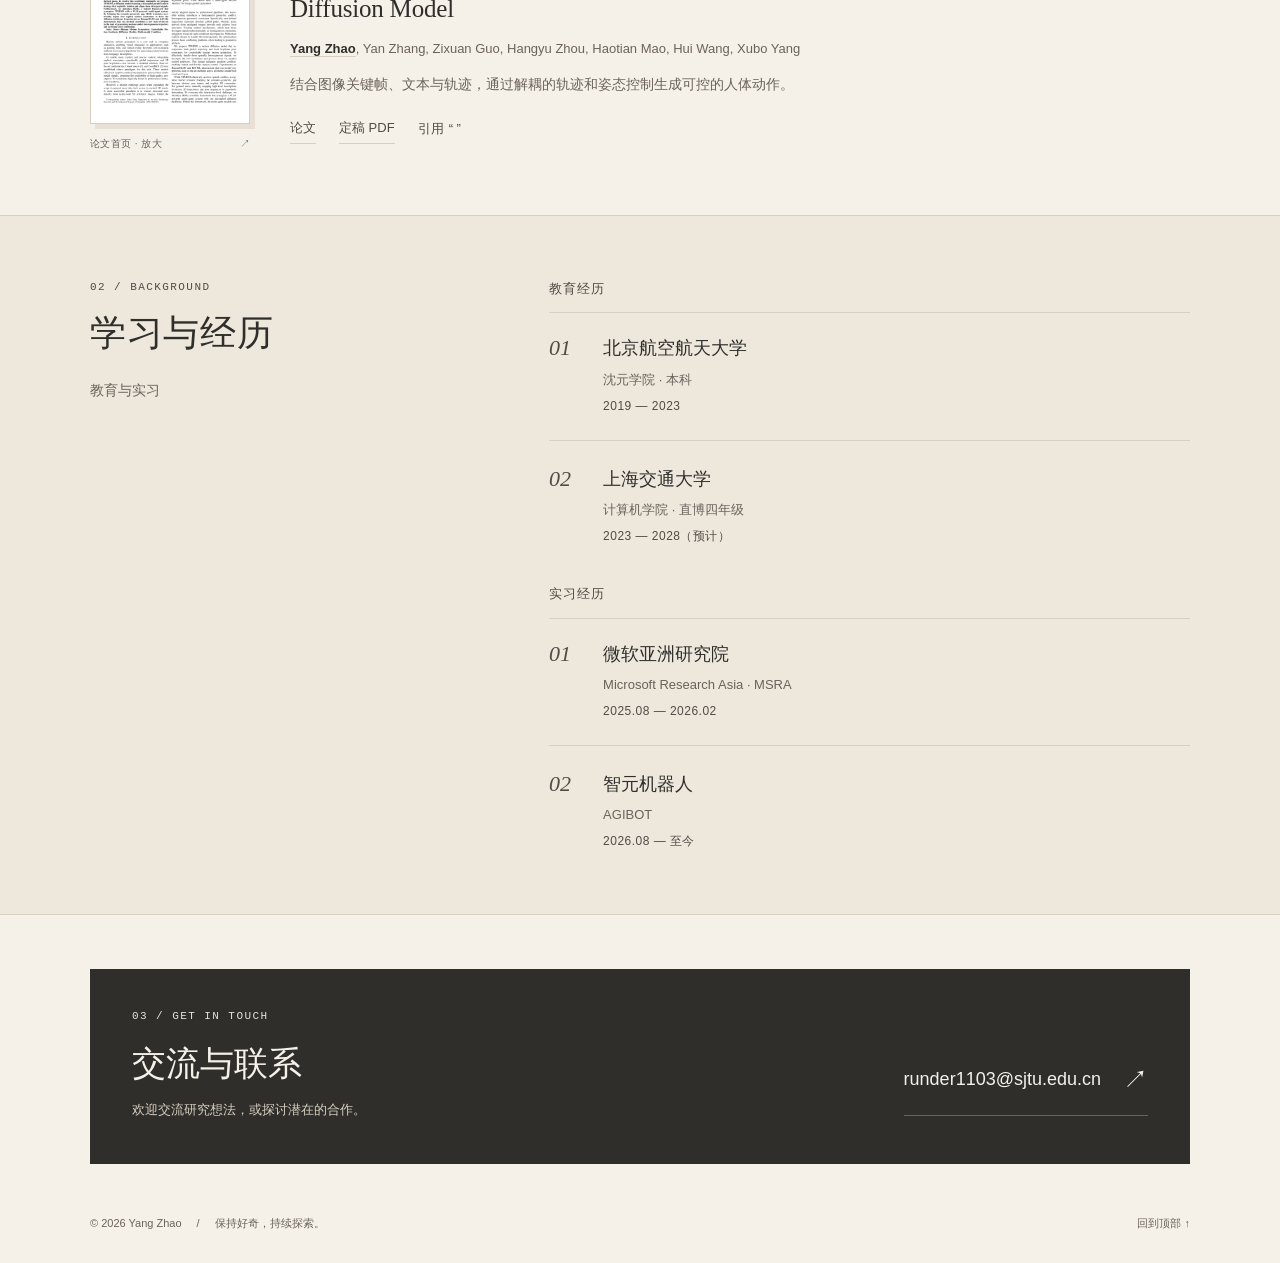
==== commit 02c4193d: "将教育与实习分组并补全本科及博士时间" ====
--- a/site/index.html
+++ b/site/index.html
@@ -11,7 +11,7 @@
   <title>赵阳 Yang Zhao · 学术主页</title>
   <link rel="icon" href="assets/favicon.svg" type="image/svg+xml">
   <script src="theme.js?v=20261015"></script>
-  <link rel="stylesheet" href="styles.css?v=paper-detail-20261015">
+  <link rel="stylesheet" href="styles.css?v=education-groups-20261015">
   <script src="script.js" defer></script>
   <script src="spatial-scene.js?v=paper-detail-20261015" defer></script>
 </head>
@@ -130,10 +130,16 @@
       <div class="content-width experience-layout">
         <div class="section-heading"><div><p class="eyebrow section-kicker">02 / BACKGROUND</p><h2 id="experience-title" data-zh="学习与经历" data-en="Background">学习与经历</h2><p class="experience-intro" data-zh="教育与实习" data-en="Education & internships">教育与实习</p></div></div>
         <div class="experience-list">
-          <article class="experience-item"><div><span class="experience-type" data-zh="教育经历" data-en="EDUCATION">教育经历</span><h3 data-zh="上海交通大学" data-en="Shanghai Jiao Tong University">上海交通大学</h3><p data-zh="计算机学院 · 直博四年级" data-en="School of Computer Science · Direct-entry Ph.D., year 4">计算机学院 · 直博四年级</p></div><span class="experience-index" aria-hidden="true">01</span></article>
-          <article class="experience-item"><div><span class="experience-type" data-zh="教育经历" data-en="EDUCATION">教育经历</span><h3 data-zh="北京航空航天大学" data-en="Beihang University">北京航空航天大学</h3><p data-zh="沈元学院 · 本科" data-en="Shen Yuan Honors College · Undergraduate studies">沈元学院 · 本科</p></div><span class="experience-index" aria-hidden="true">02</span></article>
-          <article class="experience-item"><div><span class="experience-type" data-zh="实习经历" data-en="INTERNSHIP">实习经历</span><h3 data-zh="微软亚洲研究院" data-en="Microsoft Research Asia">微软亚洲研究院</h3><p>Microsoft Research Asia · MSRA</p><p class="experience-dates" data-zh="2025.08 — 2026.02" data-en="Aug 2025 — Feb 2026">2025.08 — 2026.02</p></div><span class="experience-index" aria-hidden="true">03</span></article>
-          <article class="experience-item"><div><span class="experience-type" data-zh="实习经历" data-en="INTERNSHIP">实习经历</span><h3 data-zh="智元机器人" data-en="AGIBOT">智元机器人</h3><p>AGIBOT</p><p class="experience-dates" data-zh="2026.08 — 至今" data-en="Aug 2026 — Present">2026.08 — 至今</p></div><span class="experience-index" aria-hidden="true">04</span></article>
+          <section class="experience-group" aria-labelledby="education-title">
+            <h3 id="education-title" data-zh="教育经历" data-en="Education">教育经历</h3>
+            <article class="experience-item"><div><h4 data-zh="北京航空航天大学" data-en="Beihang University">北京航空航天大学</h4><p data-zh="沈元学院 · 本科" data-en="Shen Yuan Honors College · Undergraduate studies">沈元学院 · 本科</p><p class="experience-dates">2019 — 2023</p></div><span class="experience-index" aria-hidden="true">01</span></article>
+            <article class="experience-item"><div><h4 data-zh="上海交通大学" data-en="Shanghai Jiao Tong University">上海交通大学</h4><p data-zh="计算机学院 · 直博四年级" data-en="School of Computer Science · Direct-entry Ph.D., year 4">计算机学院 · 直博四年级</p><p class="experience-dates" data-zh="2023 — 2028（预计）" data-en="2023 — 2028 (expected)">2023 — 2028（预计）</p></div><span class="experience-index" aria-hidden="true">02</span></article>
+          </section>
+          <section class="experience-group" aria-labelledby="internship-title">
+            <h3 id="internship-title" data-zh="实习经历" data-en="Internships">实习经历</h3>
+            <article class="experience-item"><div><h4 data-zh="微软亚洲研究院" data-en="Microsoft Research Asia">微软亚洲研究院</h4><p>Microsoft Research Asia · MSRA</p><p class="experience-dates" data-zh="2025.08 — 2026.02" data-en="Aug 2025 — Feb 2026">2025.08 — 2026.02</p></div><span class="experience-index" aria-hidden="true">01</span></article>
+            <article class="experience-item"><div><h4 data-zh="智元机器人" data-en="AGIBOT">智元机器人</h4><p>AGIBOT</p><p class="experience-dates" data-zh="2026.08 — 至今" data-en="Aug 2026 — Present">2026.08 — 至今</p></div><span class="experience-index" aria-hidden="true">02</span></article>
+          </section>
         </div>
       </div>
     </section>
--- a/site/styles.css
+++ b/site/styles.css
@@ -124,14 +124,15 @@
 .experience-layout { display: grid; grid-template-columns: .85fr 1.4fr; gap: 70px; }
 .experience-section .section-heading { align-items: flex-start; }
 .experience-intro { margin-top: 20px; font-size: 14px; line-height: 1.9; color: var(--muted); white-space: pre-line; }
+.experience-group + .experience-group { margin-top: 36px; }
+.experience-group > h3 { margin-bottom: 20px; padding-bottom: 12px; border-bottom: 1px solid var(--line); color: var(--accent); font-size: 13px; font-weight: 500; letter-spacing: .08em; }
 .experience-item { display: grid; grid-template-columns: 32px minmax(0, 1fr); align-items: start; gap: 22px; padding: 23px 0; border-bottom: 1px solid var(--line); }
-.experience-item:first-child { padding-top: 0; }
+.experience-item:first-of-type { padding-top: 0; }
 .experience-item:last-child { padding-bottom: 0; border-bottom: 0; }
-.experience-type { color: var(--muted); font-size: 11px; letter-spacing: .1em; }
-.experience-item h3 { font-size: 18px; font-weight: 500; margin-top: 3px; }
+.experience-item h4 { margin: 0; font-size: 18px; font-weight: 500; }
 .experience-item p { color: var(--muted); font-size: 13px; margin-top: 4px; }
 .experience-item .experience-dates { color: var(--accent); font-size: 12px; letter-spacing: .04em; font-variant-numeric: tabular-nums; }
-.experience-index { order: -1; font-family: var(--serif); font-style: italic; font-size: 22px; color: var(--accent); padding-top: 11px; }
+.experience-index { order: -1; font-family: var(--serif); font-style: italic; font-size: 22px; color: var(--accent); line-height: 1.4; }
 .contact-section { margin-block: 54px 30px; padding: 38px 42px 42px; background: var(--ink); color: var(--paper); }
 .contact-section .section-kicker { color: var(--accent-light); }
 .contact-layout { display: flex; align-items: center; justify-content: space-between; gap: 40px; }
@@ -202,7 +203,7 @@
   .experience-layout { grid-template-columns: 1fr; gap: 32px; }
   .experience-intro { margin-top: 15px; font-size: 13px; }
   .experience-item { gap: 16px; }
-  .experience-item h3 { font-size: 18px; }
+  .experience-item h4 { font-size: 18px; }
   .contact-section { margin-block: 32px 16px; padding: 28px 24px 32px; }
   .contact-layout { align-items: flex-start; flex-direction: column; gap: 22px; }
   .contact-layout h2 { font-size: 31px; }
